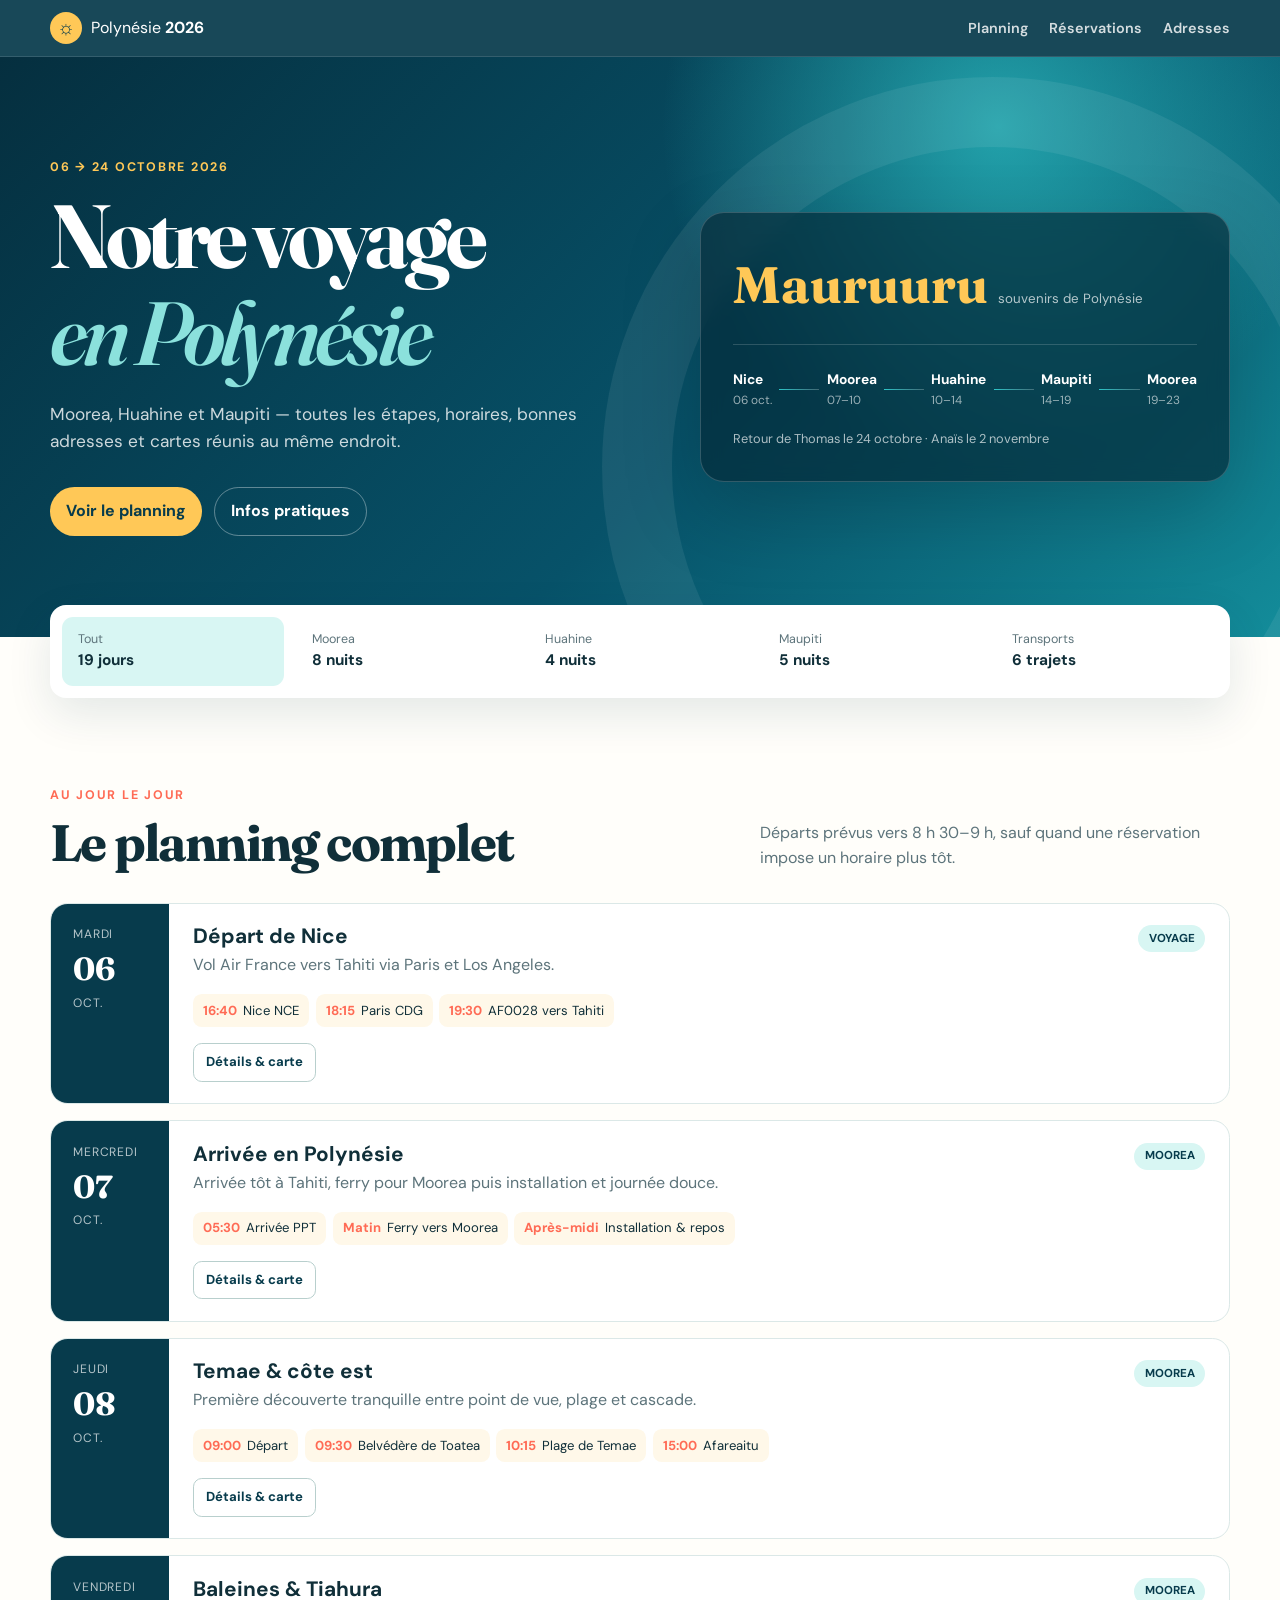
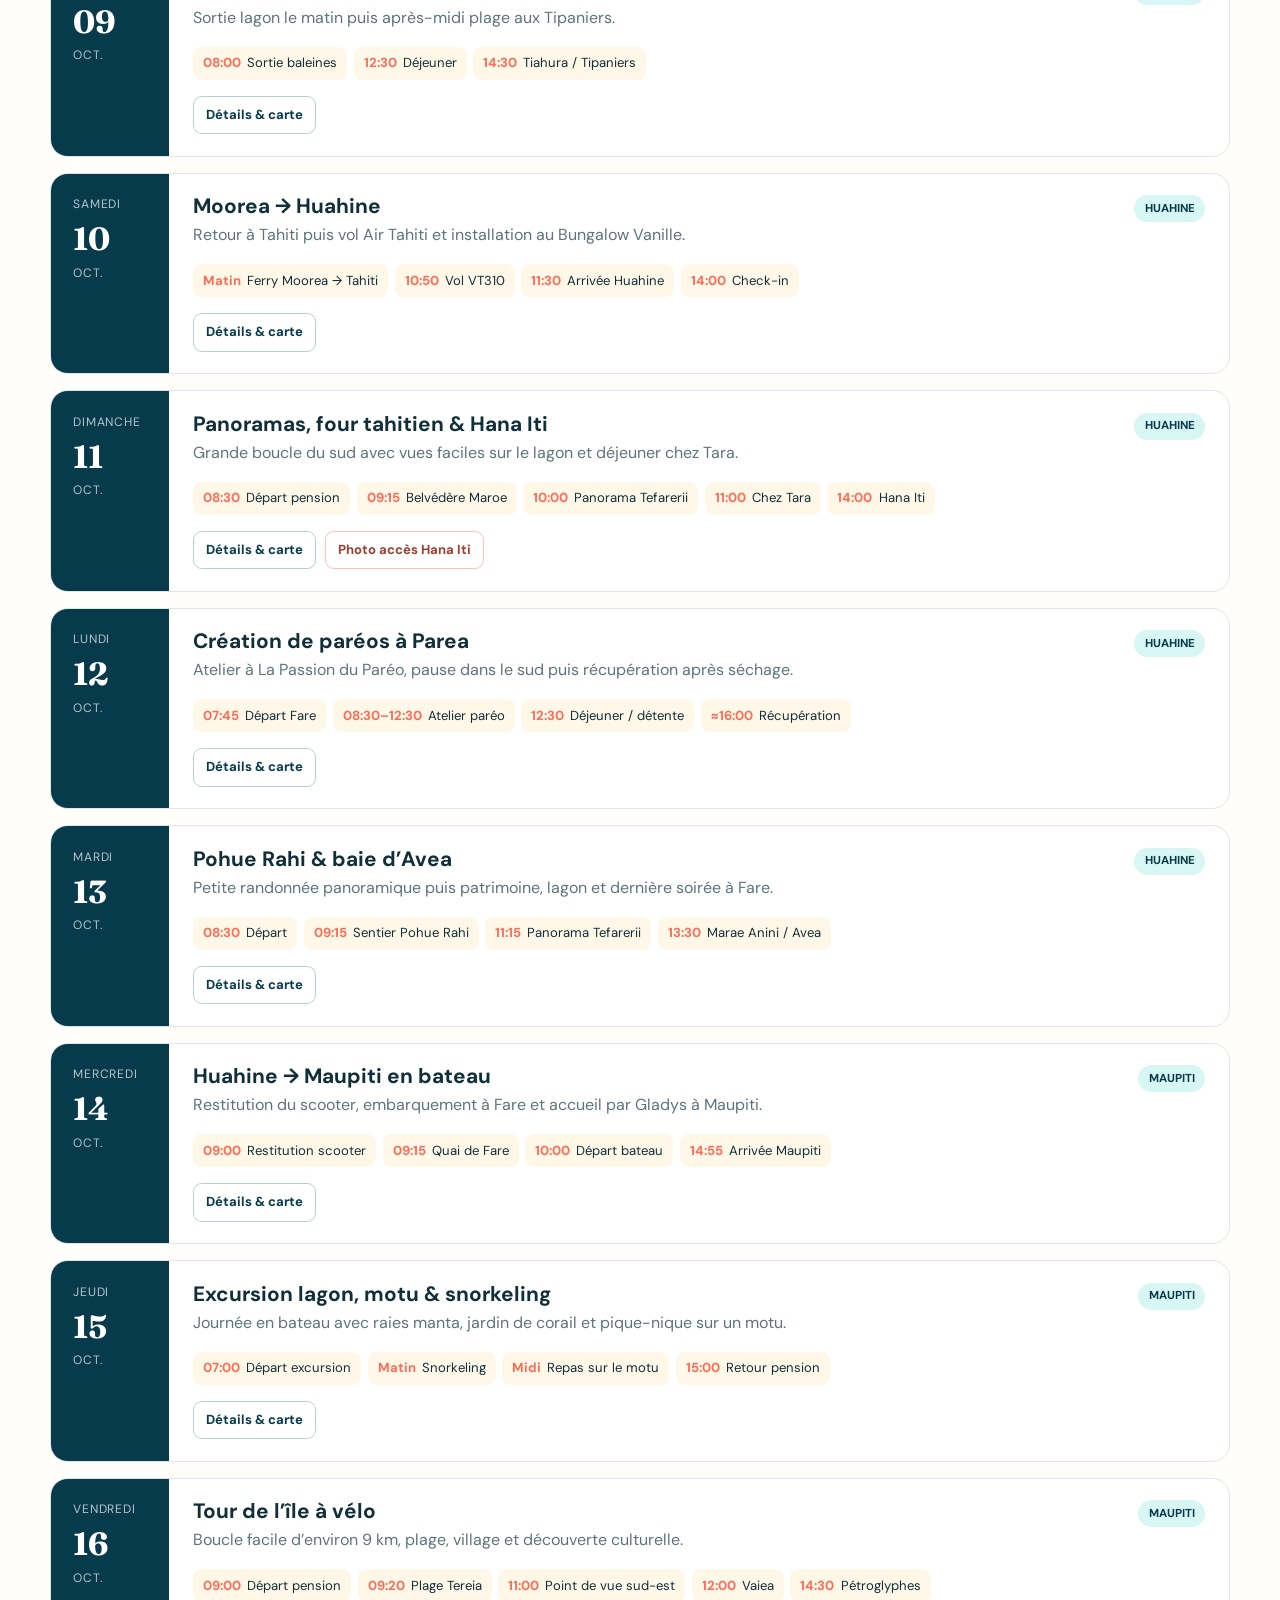
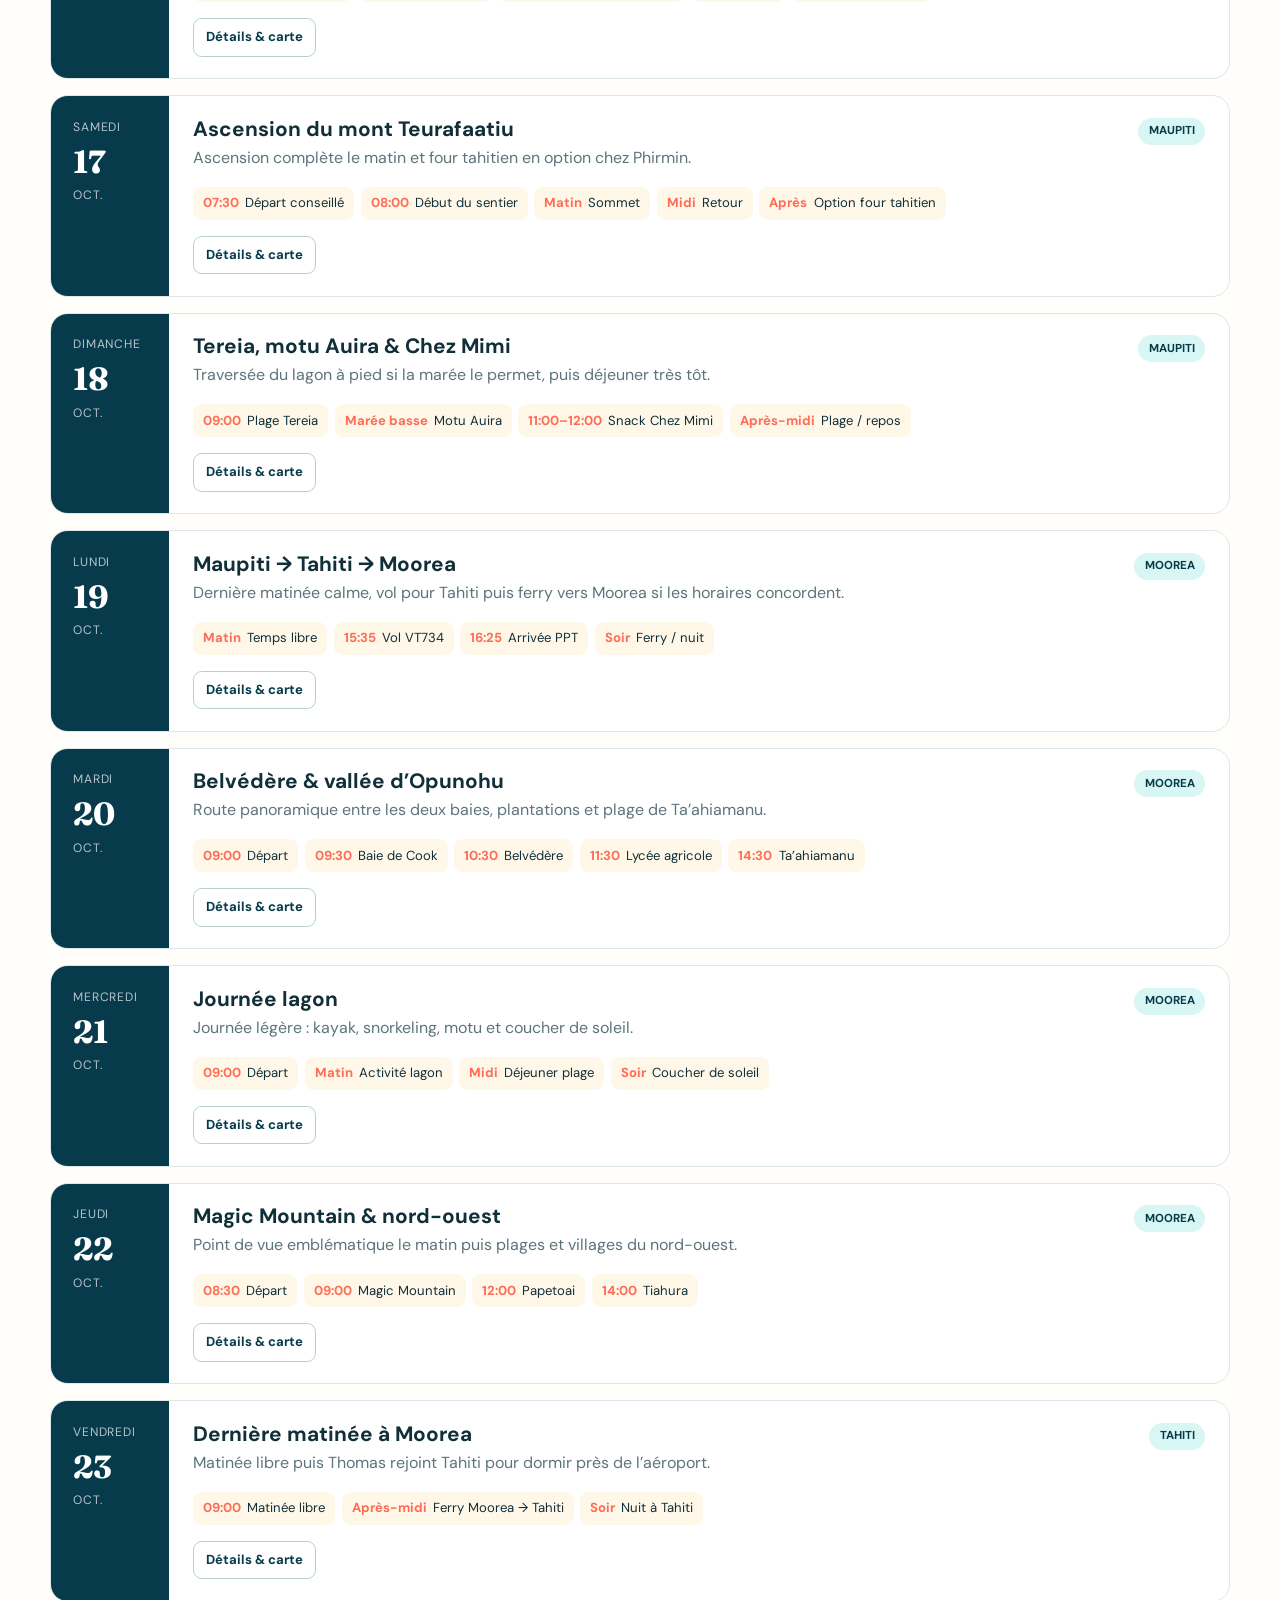
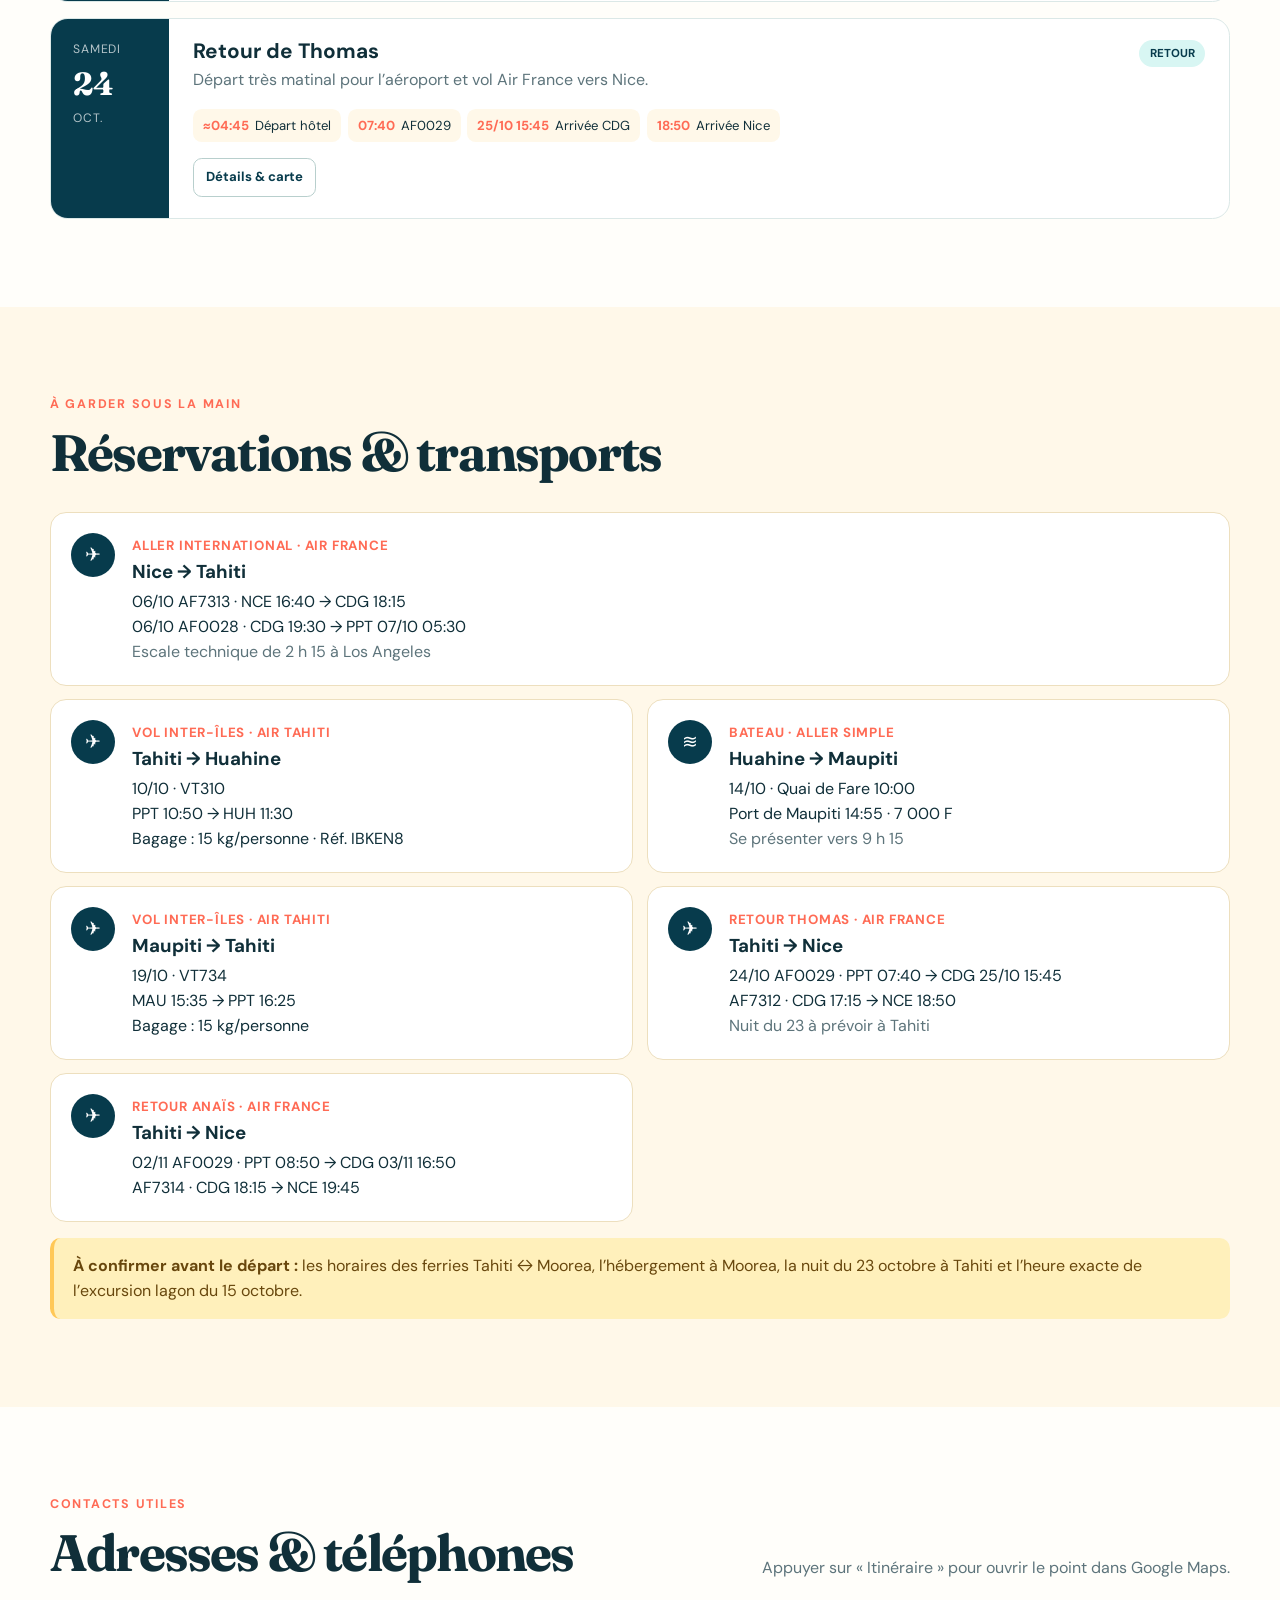
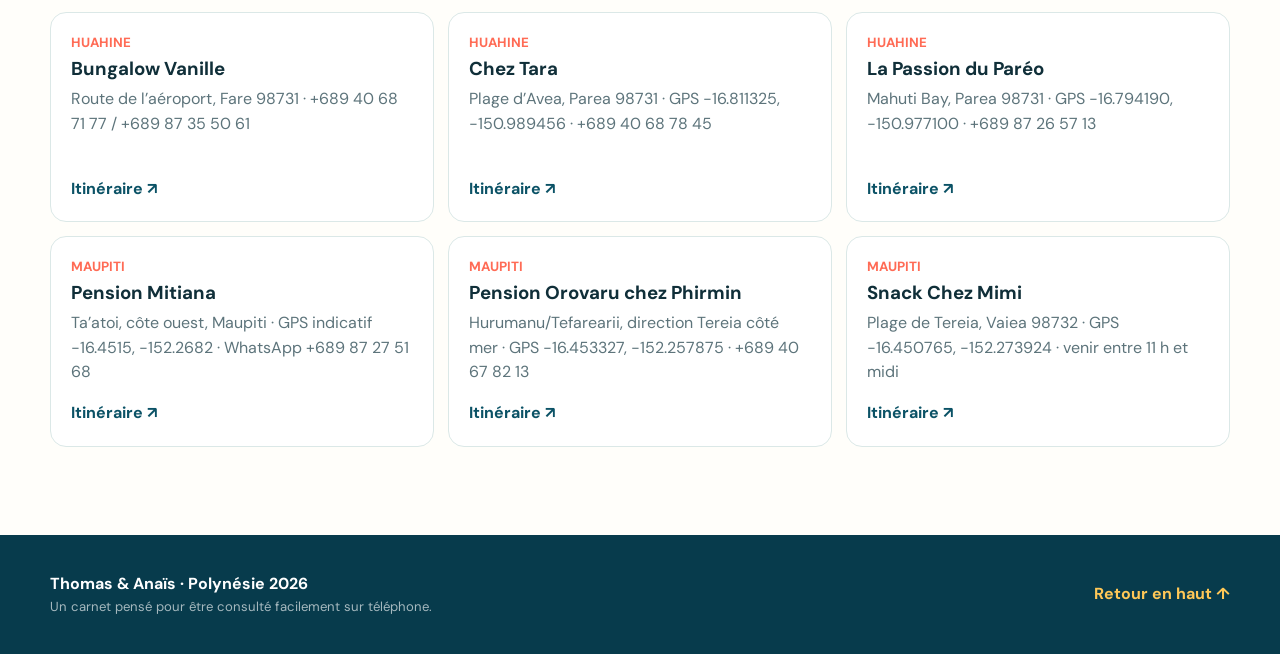
==== index.html @ 8b2f4633 "Publier le carnet de voyage Polynésie 2026" ====
<!doctype html>
<html lang="fr">
<head>
  <meta charset="utf-8">
  <meta name="viewport" content="width=device-width, initial-scale=1, viewport-fit=cover">
  <meta name="theme-color" content="#073b4c">
  <meta name="description" content="Carnet de voyage de Thomas et Anaïs en Polynésie française, du 6 au 24 octobre 2026.">
  <title>Polynésie 2026 · Thomas & Anaïs</title>
  <link rel="manifest" href="manifest.webmanifest">
  <link rel="icon" href="favicon.svg" type="image/svg+xml">
  <link rel="preconnect" href="https://fonts.googleapis.com">
  <link rel="preconnect" href="https://fonts.gstatic.com" crossorigin>
  <link href="https://fonts.googleapis.com/css2?family=DM+Sans:wght@400;500;600;700&family=Fraunces:opsz,wght@9..144,600;9..144,700&display=swap" rel="stylesheet">
  <link rel="stylesheet" href="styles.css">
</head>
<body>
  <header class="topbar">
    <a class="brand" href="#top" aria-label="Retour au début">
      <span class="brand-mark" aria-hidden="true">☼</span>
      <span>Polynésie <b>2026</b></span>
    </a>
    <nav aria-label="Navigation principale">
      <a href="#planning">Planning</a>
      <a href="#reservations">Réservations</a>
      <a href="#adresses">Adresses</a>
    </nav>
  </header>

  <main id="top">
    <section class="hero">
      <div class="hero-copy">
        <p class="eyebrow">06 → 24 octobre 2026</p>
        <h1>Notre voyage<br><em>en Polynésie</em></h1>
        <p class="hero-intro">Moorea, Huahine et Maupiti — toutes les étapes, horaires, bonnes adresses et cartes réunis au même endroit.</p>
        <div class="hero-actions">
          <a class="button primary" href="#planning">Voir le planning</a>
          <a class="button ghost" href="#reservations">Infos pratiques</a>
        </div>
      </div>
      <div class="route-card" aria-label="Résumé du voyage">
        <div class="countdown"><span id="countdown-number">—</span><small id="countdown-label">avant le départ</small></div>
        <div class="route-line">
          <div><b>Nice</b><span>06 oct.</span></div>
          <i></i>
          <div><b>Moorea</b><span>07–10</span></div>
          <i></i>
          <div><b>Huahine</b><span>10–14</span></div>
          <i></i>
          <div><b>Maupiti</b><span>14–19</span></div>
          <i></i>
          <div><b>Moorea</b><span>19–23</span></div>
        </div>
        <p class="route-note">Retour de Thomas le 24 octobre · Anaïs le 2 novembre</p>
      </div>
    </section>

    <section class="island-strip" aria-label="Séjours par île">
      <button class="island active" data-filter="all"><span>Tout</span><b>19 jours</b></button>
      <button class="island" data-filter="moorea"><span>Moorea</span><b>8 nuits</b></button>
      <button class="island" data-filter="huahine"><span>Huahine</span><b>4 nuits</b></button>
      <button class="island" data-filter="maupiti"><span>Maupiti</span><b>5 nuits</b></button>
      <button class="island" data-filter="transport"><span>Transports</span><b>6 trajets</b></button>
    </section>

    <section class="section" id="planning">
      <div class="section-heading">
        <div><p class="eyebrow">Au jour le jour</p><h2>Le planning complet</h2></div>
        <p>Départs prévus vers 8 h 30–9 h, sauf quand une réservation impose un horaire plus tôt.</p>
      </div>
      <div class="days" id="days"></div>
    </section>

    <section class="section info-section" id="reservations">
      <div class="section-heading">
        <div><p class="eyebrow">À garder sous la main</p><h2>Réservations & transports</h2></div>
      </div>
      <div class="booking-grid">
        <article class="booking featured">
          <span class="booking-icon">✈</span><div><small>Aller international · Air France</small><h3>Nice → Tahiti</h3><p>06/10 AF7313 · NCE 16:40 → CDG 18:15<br>06/10 AF0028 · CDG 19:30 → PPT 07/10 05:30<br><span class="muted">Escale technique de 2 h 15 à Los Angeles</span></p></div>
        </article>
        <article class="booking">
          <span class="booking-icon">✈</span><div><small>Vol inter-îles · Air Tahiti</small><h3>Tahiti → Huahine</h3><p>10/10 · VT310<br>PPT 10:50 → HUH 11:30<br>Bagage : 15 kg/personne · Réf. IBKEN8</p></div>
        </article>
        <article class="booking">
          <span class="booking-icon">≋</span><div><small>Bateau · aller simple</small><h3>Huahine → Maupiti</h3><p>14/10 · Quai de Fare 10:00<br>Port de Maupiti 14:55 · 7 000 F<br><span class="muted">Se présenter vers 9 h 15</span></p></div>
        </article>
        <article class="booking">
          <span class="booking-icon">✈</span><div><small>Vol inter-îles · Air Tahiti</small><h3>Maupiti → Tahiti</h3><p>19/10 · VT734<br>MAU 15:35 → PPT 16:25<br>Bagage : 15 kg/personne</p></div>
        </article>
        <article class="booking">
          <span class="booking-icon">✈</span><div><small>Retour Thomas · Air France</small><h3>Tahiti → Nice</h3><p>24/10 AF0029 · PPT 07:40 → CDG 25/10 15:45<br>AF7312 · CDG 17:15 → NCE 18:50<br><span class="muted">Nuit du 23 à prévoir à Tahiti</span></p></div>
        </article>
        <article class="booking">
          <span class="booking-icon">✈</span><div><small>Retour Anaïs · Air France</small><h3>Tahiti → Nice</h3><p>02/11 AF0029 · PPT 08:50 → CDG 03/11 16:50<br>AF7314 · CDG 18:15 → NCE 19:45</p></div>
        </article>
      </div>
      <div class="alert"><b>À confirmer avant le départ :</b> les horaires des ferries Tahiti ↔ Moorea, l’hébergement à Moorea, la nuit du 23 octobre à Tahiti et l’heure exacte de l’excursion lagon du 15 octobre.</div>
    </section>

    <section class="section" id="adresses">
      <div class="section-heading">
        <div><p class="eyebrow">Contacts utiles</p><h2>Adresses & téléphones</h2></div>
        <p>Appuyer sur « Itinéraire » pour ouvrir le point dans Google Maps.</p>
      </div>
      <div class="address-grid" id="address-grid"></div>
    </section>
  </main>

  <footer>
    <div><b>Thomas & Anaïs · Polynésie 2026</b><span>Un carnet pensé pour être consulté facilement sur téléphone.</span></div>
    <a href="#top">Retour en haut ↑</a>
  </footer>

  <dialog id="photo-dialog">
    <button class="dialog-close" aria-label="Fermer">×</button>
    <h2>Accès à la plage Hana Iti</h2>
    <img src="acces-hana-iti.jpeg" alt="Photo satellite annotée montrant l’accès à la plage Hana Iti">
    <p>Conserver cette image hors ligne. L’accès local reste à confirmer auprès de la pension avant de partir.</p>
  </dialog>

  <script src="app.js"></script>
</body>
</html>
---- styles.css ----
:root {
  --ocean: #073b4c;
  --ocean-2: #0b5266;
  --lagoon: #2ec4c7;
  --lagoon-soft: #d8f6f3;
  --sand: #fff8e9;
  --coral: #ff6b55;
  --sun: #ffc857;
  --ink: #102f39;
  --muted: #5d747b;
  --paper: #fffefa;
  --line: #dbe8e7;
  --shadow: 0 16px 45px rgba(7, 59, 76, .11);
}

* { box-sizing: border-box; }
html { scroll-behavior: smooth; }
body { margin: 0; background: var(--paper); color: var(--ink); font-family: "DM Sans", sans-serif; font-size: 16px; line-height: 1.55; }
a { color: inherit; }
button { font: inherit; }

.topbar { position: sticky; z-index: 20; top: 0; display: flex; align-items: center; justify-content: space-between; padding: .75rem max(1rem, calc((100vw - 1180px) / 2)); color: white; background: rgba(7,59,76,.93); backdrop-filter: blur(14px); border-bottom: 1px solid rgba(255,255,255,.12); }
.brand { display: flex; align-items: center; gap: .55rem; text-decoration: none; font-size: 1rem; }
.brand-mark { display: grid; place-items: center; width: 2rem; height: 2rem; color: var(--ocean); background: var(--sun); border-radius: 50%; font-size: 1.2rem; }
.topbar nav { display: flex; gap: 1.3rem; }
.topbar nav a { color: rgba(255,255,255,.82); text-decoration: none; font-size: .9rem; font-weight: 600; }
.topbar nav a:hover { color: white; }

.hero { position: relative; overflow: hidden; min-height: 580px; display: grid; grid-template-columns: 1.05fr .95fr; align-items: center; gap: 4rem; padding: 5rem max(1.25rem, calc((100vw - 1180px) / 2)); color: white; background: radial-gradient(circle at 78% 12%, rgba(46,196,199,.7), transparent 30%), linear-gradient(135deg, #052f3f 0%, #075269 58%, #138c9a 100%); }
.hero::after { content: ""; position: absolute; right: -8vw; bottom: -220px; width: 640px; height: 640px; border: 70px solid rgba(255,255,255,.07); border-radius: 50%; }
.hero-copy, .route-card { position: relative; z-index: 1; }
.eyebrow { margin: 0 0 .65rem; color: var(--coral); font-size: .78rem; font-weight: 700; letter-spacing: .14em; text-transform: uppercase; }
.hero .eyebrow { color: var(--sun); }
h1, h2, h3 { margin-top: 0; line-height: 1.08; }
h1, h2 { font-family: "Fraunces", serif; }
h1 { margin-bottom: 1.25rem; font-size: clamp(3.4rem, 7vw, 6.4rem); letter-spacing: -.055em; }
h1 em { color: #8be1dc; font-weight: 600; }
.hero-intro { max-width: 590px; margin: 0; color: rgba(255,255,255,.8); font-size: 1.08rem; }
.hero-actions { display: flex; gap: .75rem; margin-top: 2rem; }
.button { display: inline-flex; align-items: center; justify-content: center; min-height: 46px; padding: .7rem 1rem; border-radius: 999px; text-decoration: none; font-weight: 700; }
.button.primary { color: var(--ocean); background: var(--sun); }
.button.ghost { border: 1px solid rgba(255,255,255,.36); }

.route-card { padding: 2rem; background: rgba(4,40,54,.66); border: 1px solid rgba(255,255,255,.18); border-radius: 1.5rem; box-shadow: 0 30px 80px rgba(0,0,0,.17); backdrop-filter: blur(10px); }
.countdown { display: flex; align-items: baseline; gap: .65rem; padding-bottom: 1.25rem; border-bottom: 1px solid rgba(255,255,255,.16); }
.countdown span { color: var(--sun); font-family: "Fraunces",serif; font-size: 3.2rem; font-weight: 700; }
.countdown small { color: rgba(255,255,255,.7); }
.route-line { display: grid; grid-template-columns: auto 1fr auto 1fr auto 1fr auto 1fr auto; align-items: center; gap: .45rem; margin-top: 1.5rem; }
.route-line div { display: flex; flex-direction: column; }
.route-line b { font-size: .86rem; }
.route-line span { color: rgba(255,255,255,.6); font-size: .74rem; }
.route-line i { height: 1px; background: linear-gradient(90deg, var(--lagoon), rgba(255,255,255,.24)); }
.route-note { margin: 1.25rem 0 0; color: rgba(255,255,255,.68); font-size: .8rem; }

.island-strip { position: relative; z-index: 2; display: grid; grid-template-columns: repeat(5, 1fr); gap: .75rem; width: min(1180px, calc(100% - 2rem)); margin: -2rem auto 0; padding: .75rem; background: white; border-radius: 1rem; box-shadow: var(--shadow); }
.island { cursor: pointer; padding: .8rem 1rem; color: var(--muted); text-align: left; background: transparent; border: 0; border-radius: .7rem; }
.island span, .island b { display: block; }
.island span { font-size: .78rem; }
.island b { color: var(--ink); font-size: .96rem; }
.island.active { background: var(--lagoon-soft); }

.section { width: min(1180px, calc(100% - 2rem)); margin: 0 auto; padding: 5.5rem 0; scroll-margin-top: 4rem; }
.section-heading { display: flex; align-items: end; justify-content: space-between; gap: 2rem; margin-bottom: 2rem; }
.section-heading h2 { margin: 0; font-size: clamp(2.1rem, 4vw, 3.5rem); letter-spacing: -.035em; }
.section-heading > p { max-width: 470px; margin: 0; color: var(--muted); }

.days { display: grid; gap: 1rem; }
.day { overflow: hidden; display: grid; grid-template-columns: 118px 1fr; background: white; border: 1px solid var(--line); border-radius: 1.1rem; transition: box-shadow .2s, transform .2s; }
.day:hover { box-shadow: var(--shadow); transform: translateY(-2px); }
.day-date { padding: 1.35rem; color: white; background: var(--ocean); }
.day-date b, .day-date span { display: block; }
.day-date b { font-family: "Fraunces",serif; font-size: 2rem; }
.day-date span { color: rgba(255,255,255,.7); font-size: .76rem; text-transform: uppercase; letter-spacing: .08em; }
.day-body { padding: 1.35rem 1.5rem; }
.day-top { display: flex; align-items: flex-start; justify-content: space-between; gap: 1rem; }
.day h3 { margin-bottom: .35rem; font-size: 1.3rem; }
.tag { flex: 0 0 auto; padding: .28rem .65rem; color: var(--ocean); background: var(--lagoon-soft); border-radius: 999px; font-size: .72rem; font-weight: 700; text-transform: uppercase; }
.day-summary { margin: 0; color: var(--muted); }
.timeline { display: flex; flex-wrap: wrap; gap: .4rem; margin-top: 1rem; }
.stop { display: inline-flex; align-items: center; gap: .4rem; padding: .4rem .62rem; background: var(--sand); border-radius: .55rem; font-size: .82rem; }
.stop time { color: var(--coral); font-weight: 700; }
.day-details { display: none; grid-template-columns: minmax(0, 1fr) minmax(270px, .8fr); gap: 1.25rem; margin-top: 1.2rem; padding-top: 1.2rem; border-top: 1px solid var(--line); }
.day.open .day-details { display: grid; }
.notes { margin: 0; padding-left: 1.2rem; color: var(--muted); }
.notes li + li { margin-top: .5rem; }
.map { min-height: 260px; overflow: hidden; position: relative; background: #e1f7f5; border-radius: .85rem; }
.map svg { display: block; width: 100%; height: 280px; }
.map .water { fill: #bfeceb; }
.map .land { fill: #f8edc9; stroke: #2b7475; stroke-width: 1.7; }
.map .road { fill: none; stroke: #83a9a3; stroke-width: 1.1; }
.map .route { fill: none; stroke: var(--coral); stroke-width: 3.5; stroke-linecap: round; stroke-linejoin: round; }
.map .marker { fill: white; stroke: var(--coral); stroke-width: 2.5; }
.map .marker-label { fill: var(--ink); font-size: 11px; font-weight: 700; text-anchor: middle; dominant-baseline: central; }
.map-caption { position: absolute; left: .65rem; bottom: .65rem; margin: 0; padding: .3rem .5rem; color: var(--muted); background: rgba(255,255,255,.9); border-radius: .4rem; font-size: .69rem; }
.day-actions { display: flex; flex-wrap: wrap; gap: .55rem; margin-top: 1rem; }
.details-toggle, .mini-button { cursor: pointer; padding: .5rem .75rem; color: var(--ocean); background: white; border: 1px solid #b8cfcd; border-radius: .55rem; font-weight: 700; font-size: .82rem; }
.details-toggle:hover, .mini-button:hover { background: var(--lagoon-soft); }
.mini-button.photo { color: #9b3f30; border-color: #ffc1b7; }

.info-section { width: 100%; padding-left: max(1rem, calc((100vw - 1180px) / 2)); padding-right: max(1rem, calc((100vw - 1180px) / 2)); background: var(--sand); }
.booking-grid { display: grid; grid-template-columns: repeat(2, 1fr); gap: .85rem; }
.booking { display: grid; grid-template-columns: 45px 1fr; gap: 1rem; padding: 1.25rem; background: white; border: 1px solid #eddfbe; border-radius: 1rem; }
.booking.featured { grid-column: span 2; }
.booking-icon { display: grid; place-items: center; width: 44px; height: 44px; color: white; background: var(--ocean); border-radius: 50%; font-size: 1.2rem; }
.booking small { color: var(--coral); font-weight: 700; text-transform: uppercase; letter-spacing: .06em; }
.booking h3 { margin: .25rem 0 .5rem; }
.booking p { margin: 0; }
.muted { color: var(--muted); }
.alert { margin-top: 1rem; padding: 1rem 1.2rem; color: #68470d; background: #fff0bb; border-left: 4px solid var(--sun); border-radius: .65rem; }

.address-grid { display: grid; grid-template-columns: repeat(3, 1fr); gap: .85rem; }
.address { display: flex; flex-direction: column; min-height: 210px; padding: 1.25rem; background: white; border: 1px solid var(--line); border-radius: 1rem; }
.address small { color: var(--coral); font-weight: 700; text-transform: uppercase; }
.address h3 { margin: .3rem 0 .5rem; }
.address p { margin: 0; color: var(--muted); }
.address a { margin-top: auto; padding-top: 1rem; color: var(--ocean-2); font-weight: 700; text-decoration: none; }

footer { display: flex; align-items: center; justify-content: space-between; gap: 2rem; padding: 2.3rem max(1rem, calc((100vw - 1180px) / 2)); color: white; background: var(--ocean); }
footer b, footer span { display: block; }
footer span { color: rgba(255,255,255,.64); font-size: .82rem; }
footer a { color: var(--sun); text-decoration: none; font-weight: 700; }

dialog { width: min(900px, calc(100% - 2rem)); max-height: 90vh; padding: 1rem; border: 0; border-radius: 1rem; box-shadow: 0 30px 90px rgba(0,0,0,.32); }
dialog::backdrop { background: rgba(2,33,43,.8); backdrop-filter: blur(5px); }
dialog h2 { padding-right: 3rem; }
dialog img { display: block; width: 100%; max-height: 68vh; object-fit: contain; border-radius: .7rem; }
.dialog-close { cursor: pointer; position: absolute; top: .75rem; right: .75rem; display: grid; place-items: center; width: 2.4rem; height: 2.4rem; color: white; background: var(--ocean); border: 0; border-radius: 50%; font-size: 1.5rem; }

@media (max-width: 850px) {
  .hero { grid-template-columns: 1fr; gap: 2.5rem; min-height: auto; padding-top: 4rem; padding-bottom: 5rem; }
  .route-card { max-width: 650px; }
  .island-strip { grid-template-columns: repeat(5, minmax(120px, 1fr)); overflow-x: auto; }
  .section-heading { align-items: flex-start; flex-direction: column; }
  .address-grid { grid-template-columns: repeat(2, 1fr); }
}

@media (max-width: 620px) {
  .topbar nav a:not(:first-child) { display: none; }
  h1 { font-size: 3.4rem; }
  .route-line { grid-template-columns: 1fr; gap: .55rem; }
  .route-line i { width: 1px; height: 12px; margin-left: .35rem; }
  .island-strip { margin-top: -1.2rem; }
  .section { padding: 4rem 0; }
  .day { grid-template-columns: 78px 1fr; }
  .day-date { padding: 1rem .8rem; }
  .day-date b { font-size: 1.65rem; }
  .day-body { padding: 1rem; }
  .day-top { flex-direction: column-reverse; gap: .5rem; }
  .day-details { grid-template-columns: 1fr; }
  .booking-grid, .address-grid { grid-template-columns: 1fr; }
  .booking.featured { grid-column: span 1; }
  footer { align-items: flex-start; flex-direction: column; }
}

@media print {
  .topbar, .hero-actions, .island-strip, .details-toggle, footer { display: none; }
  .hero { min-height: 0; padding: 2rem; color: var(--ink); background: white; }
  .route-card { color: var(--ink); background: var(--sand); }
  .day { break-inside: avoid; }
  .day-details { display: grid !important; }
}
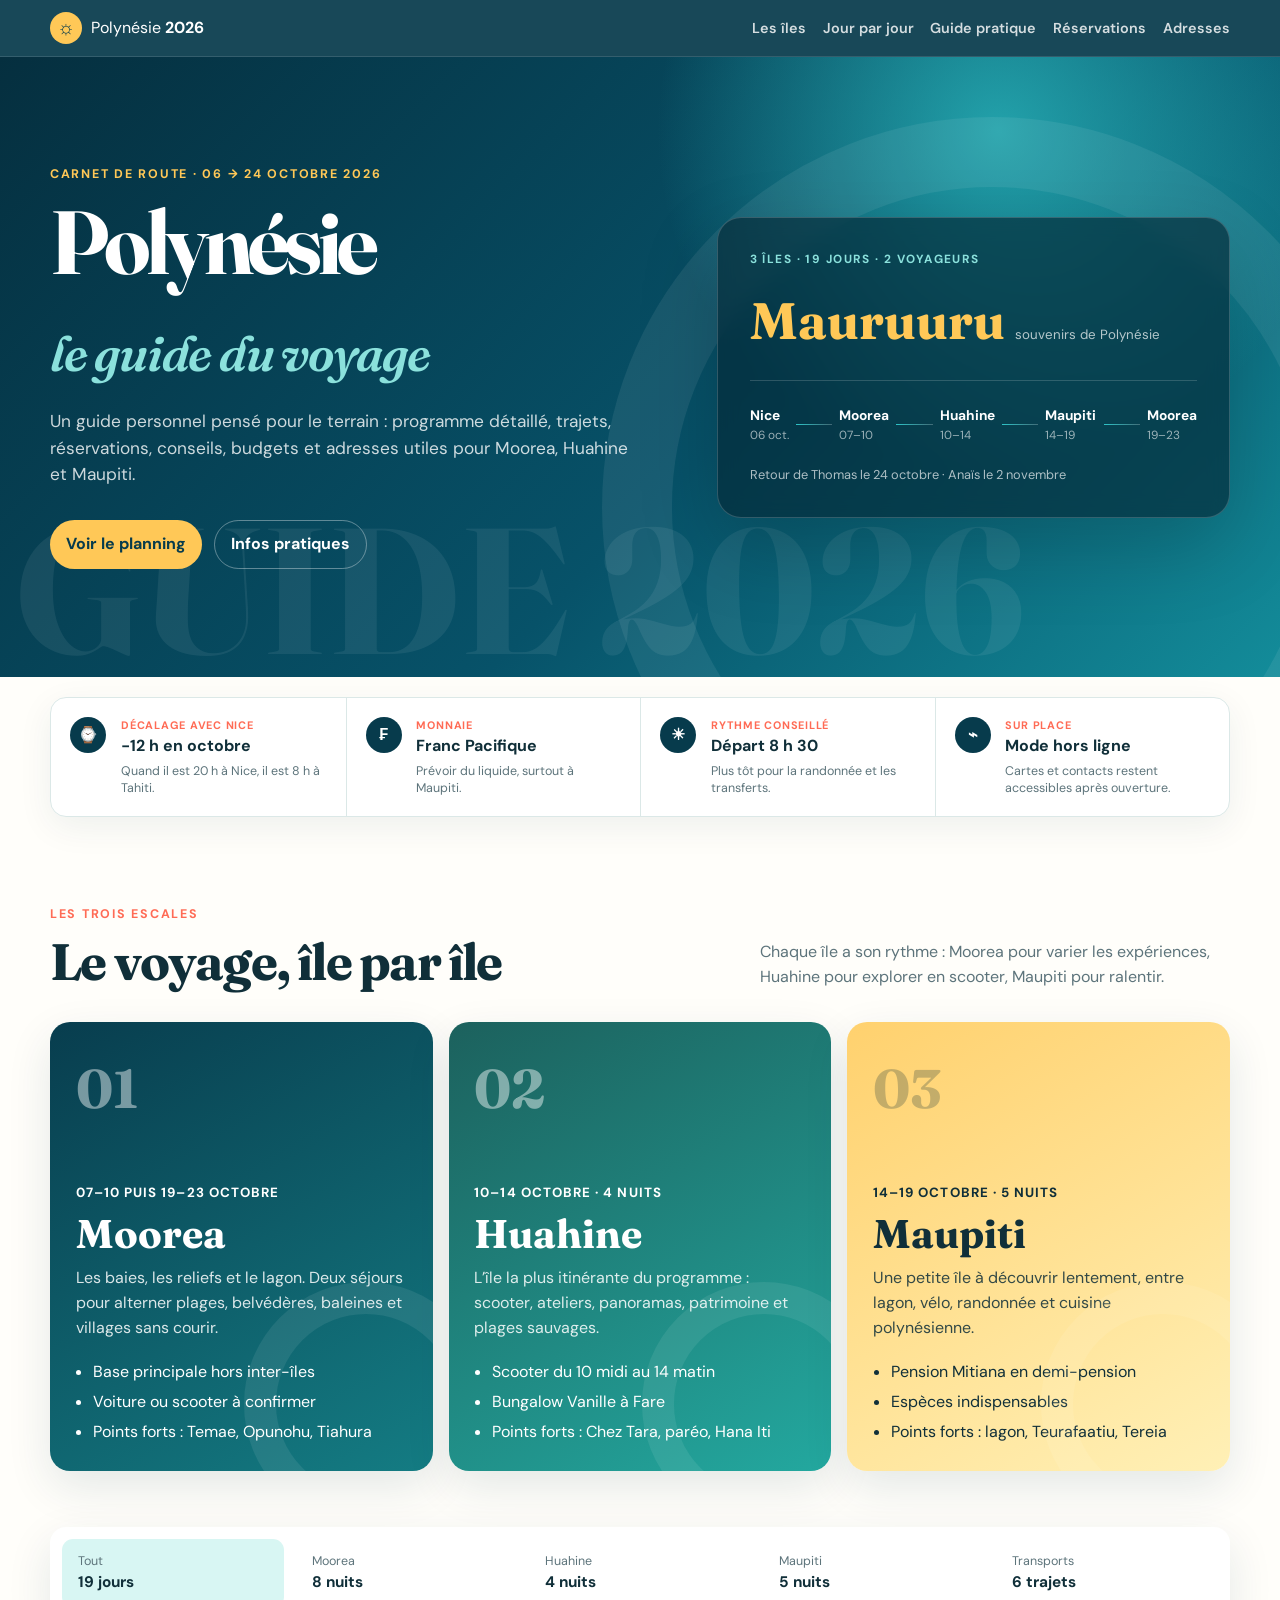
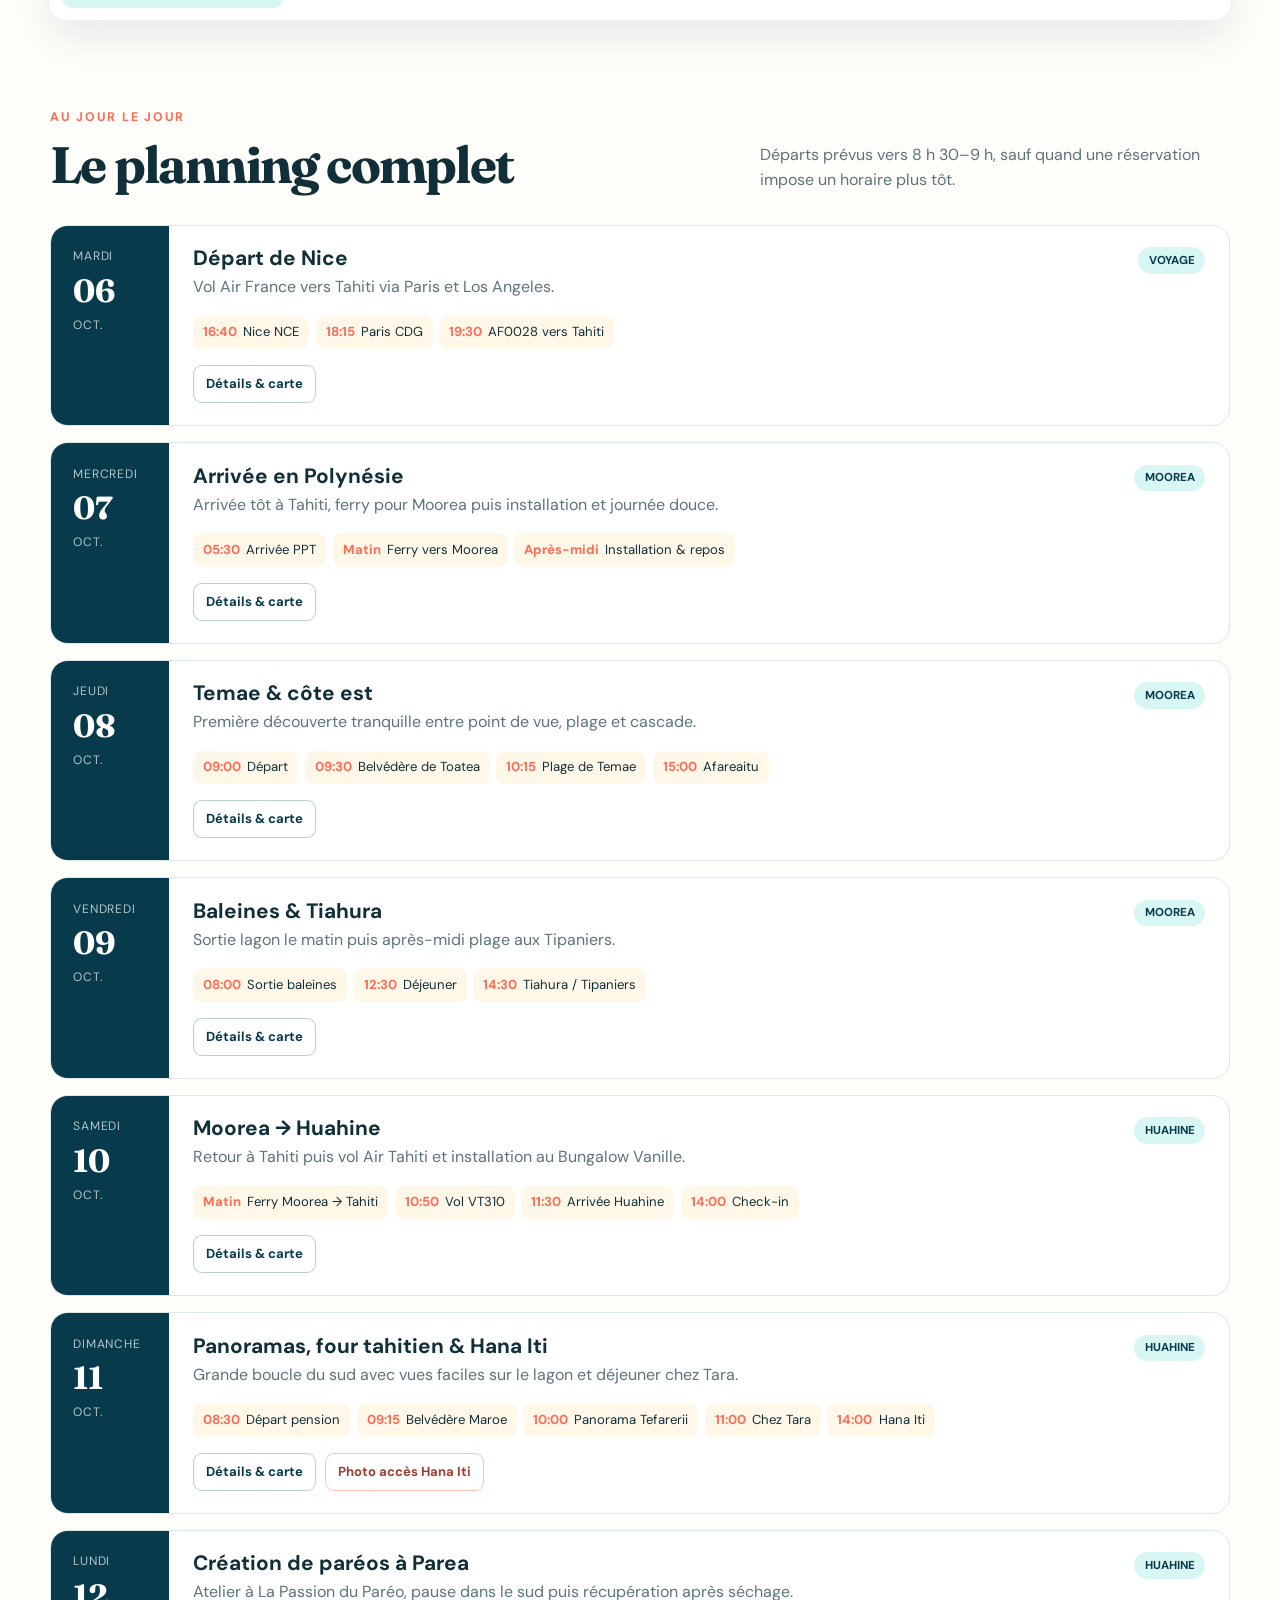
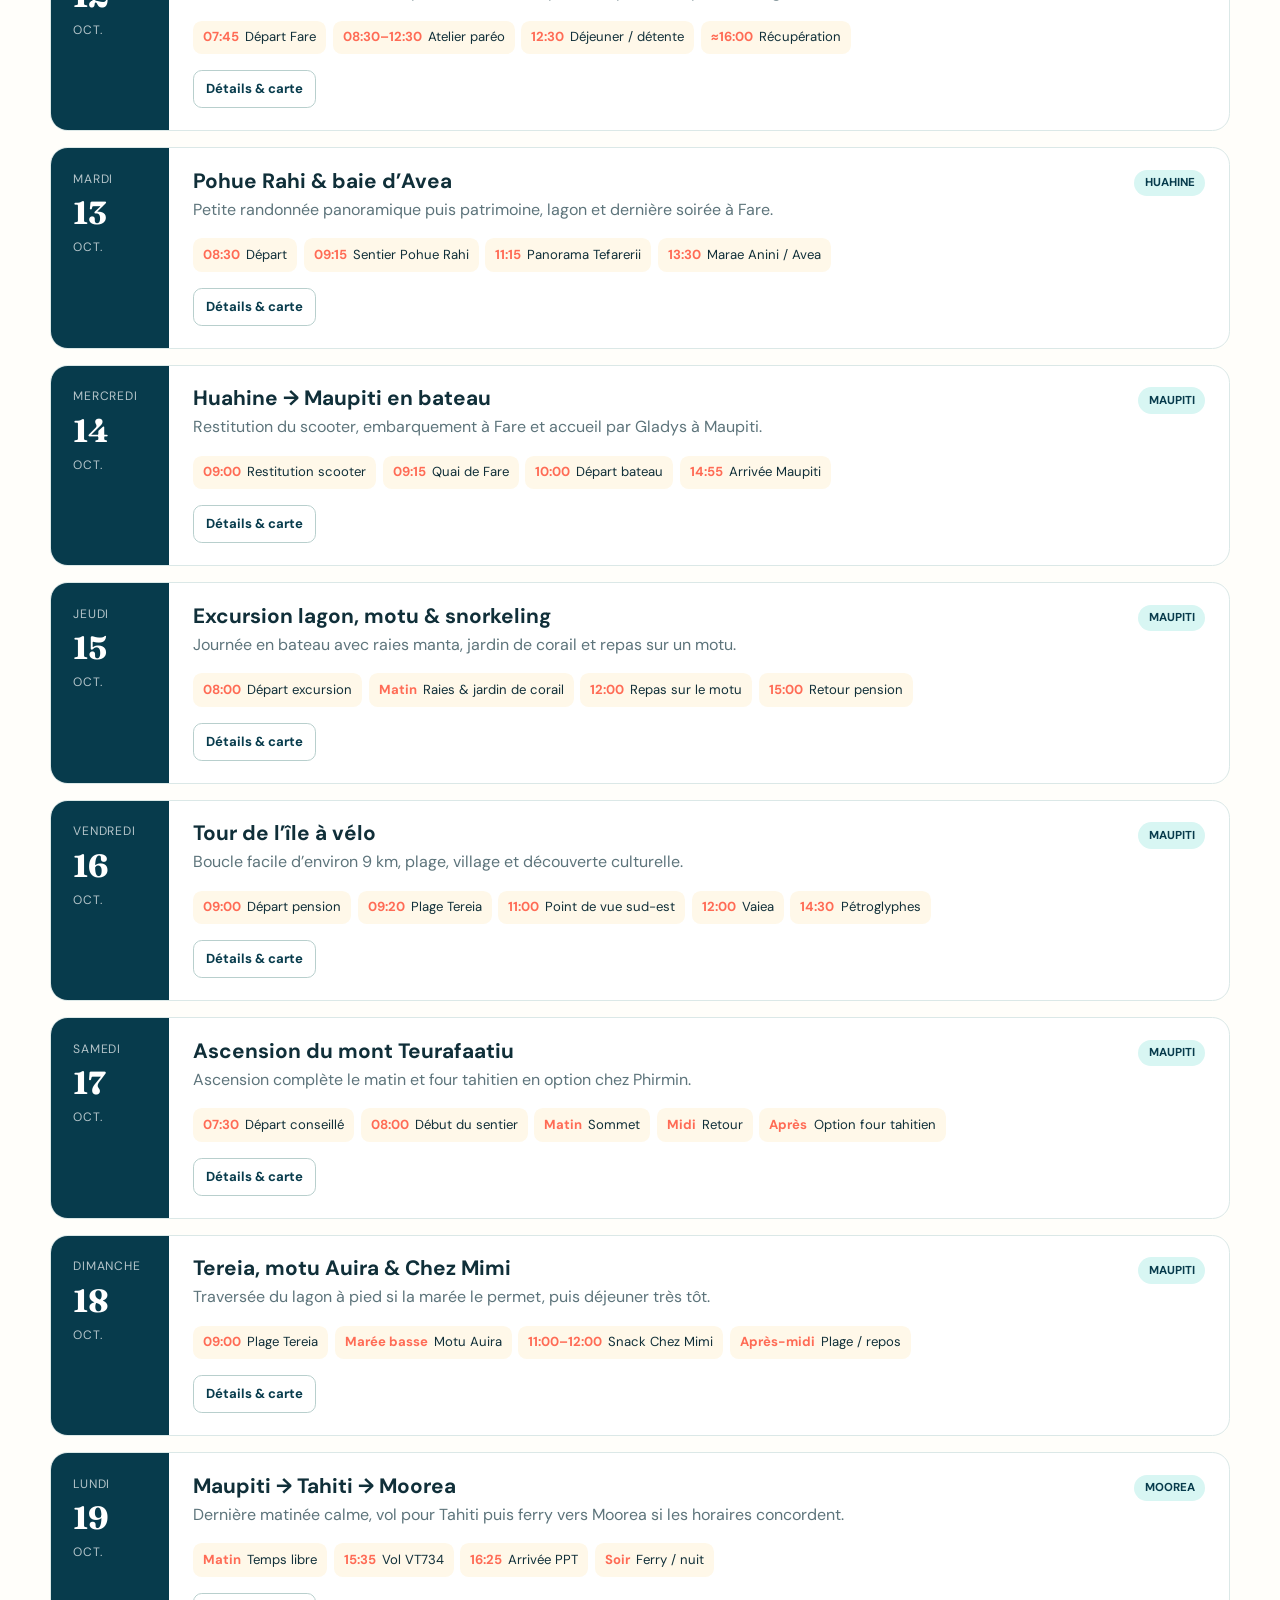
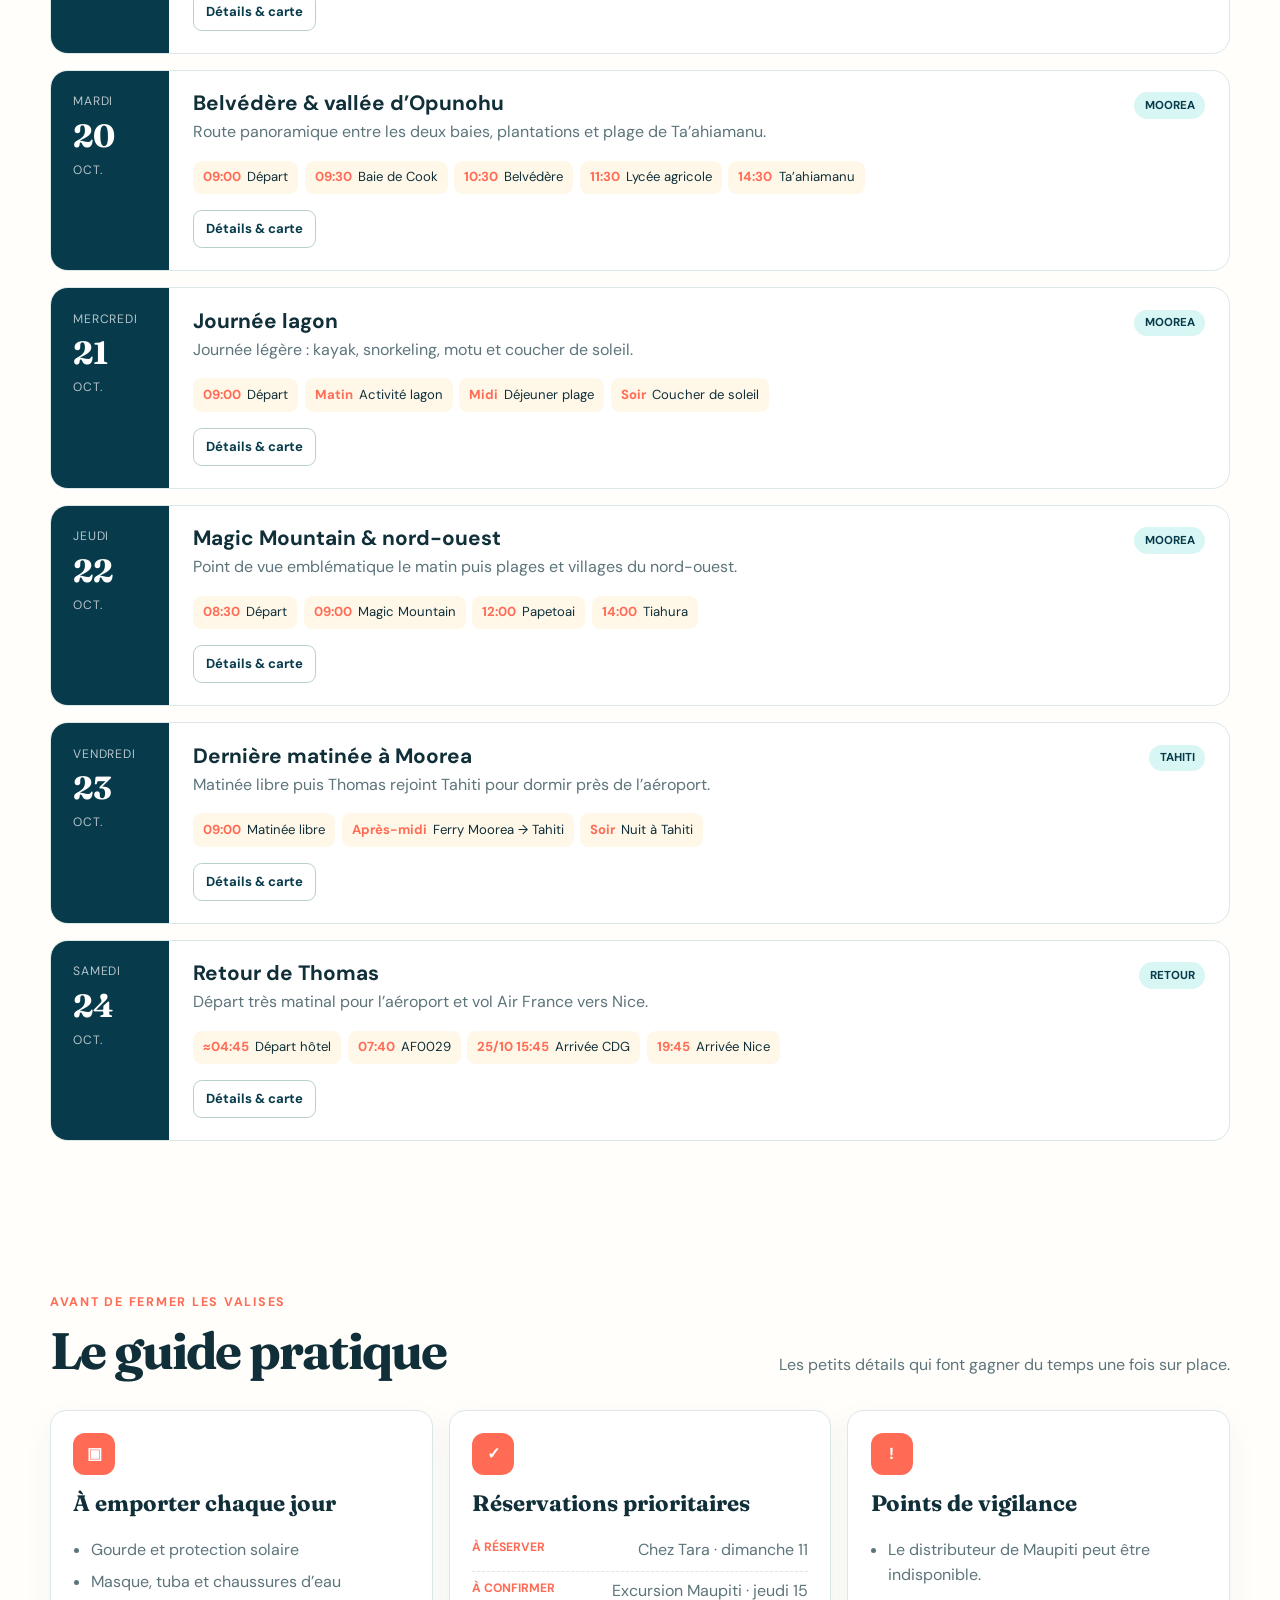
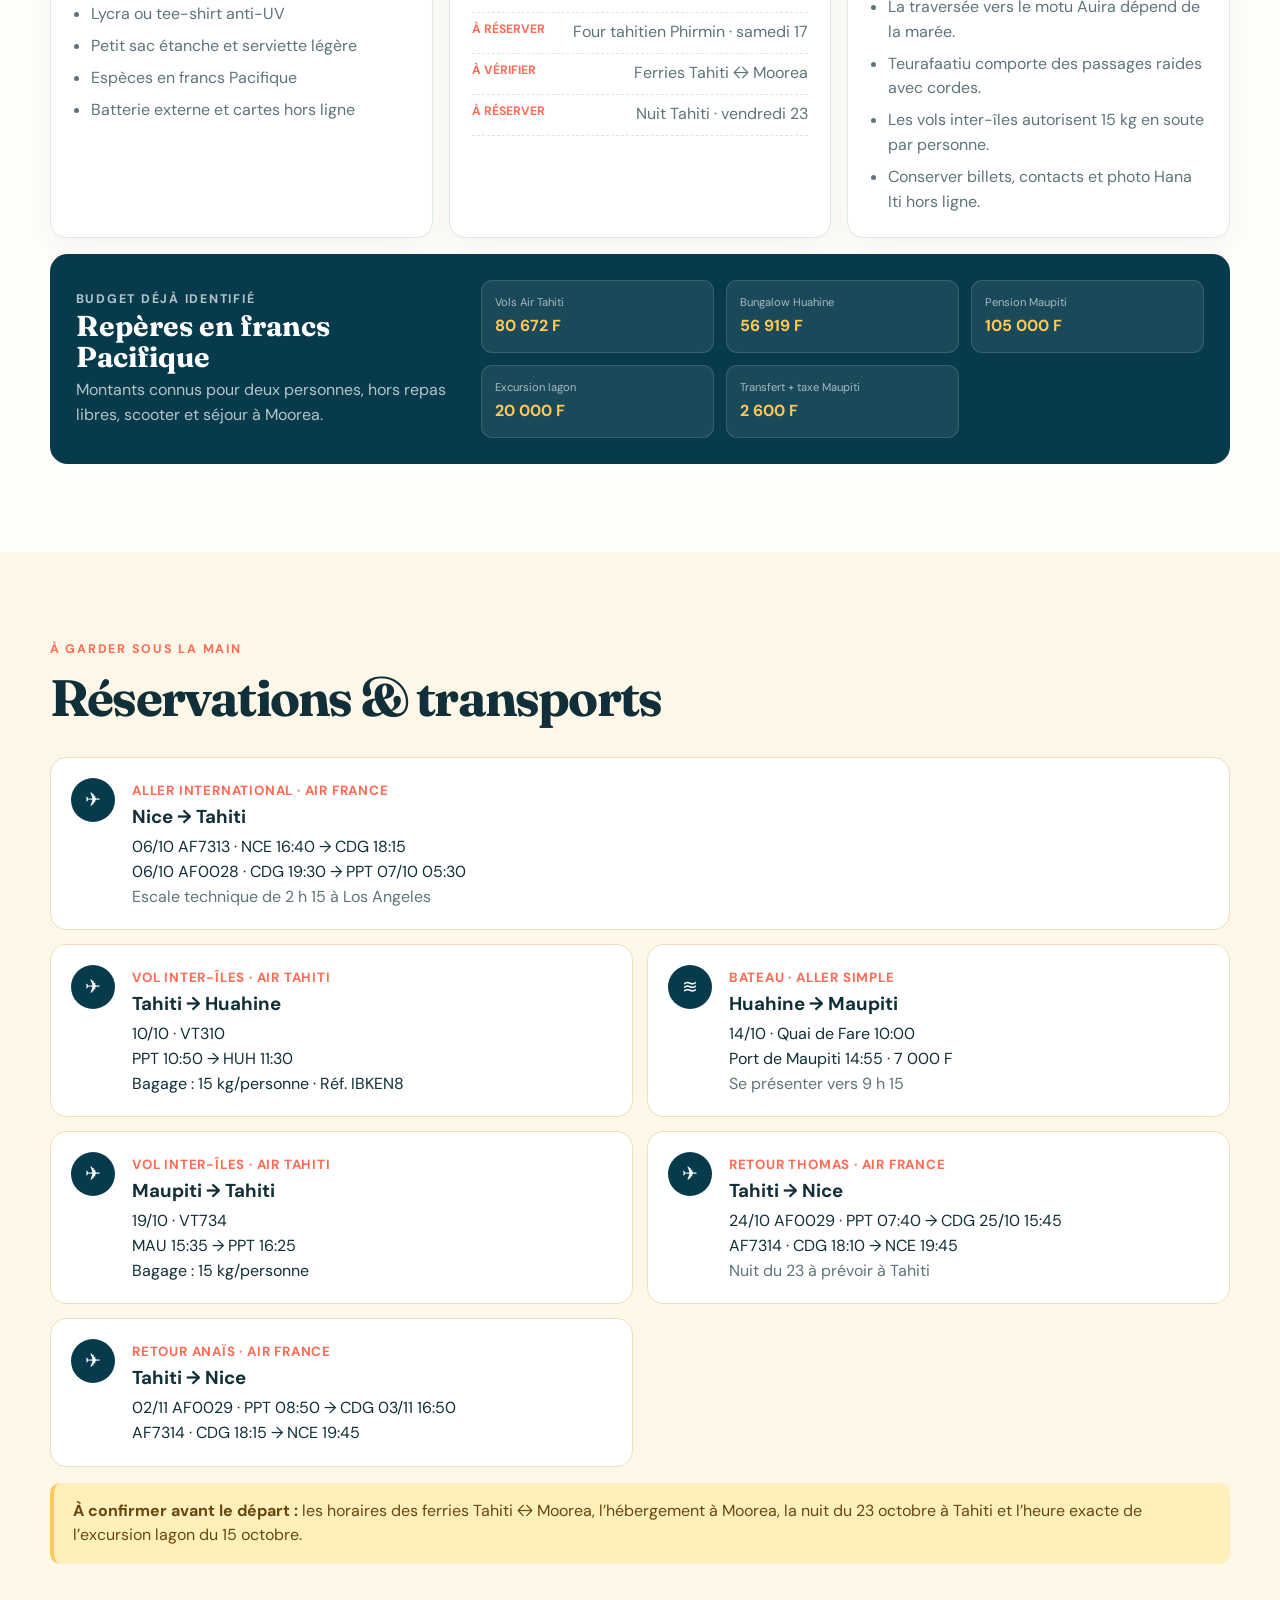
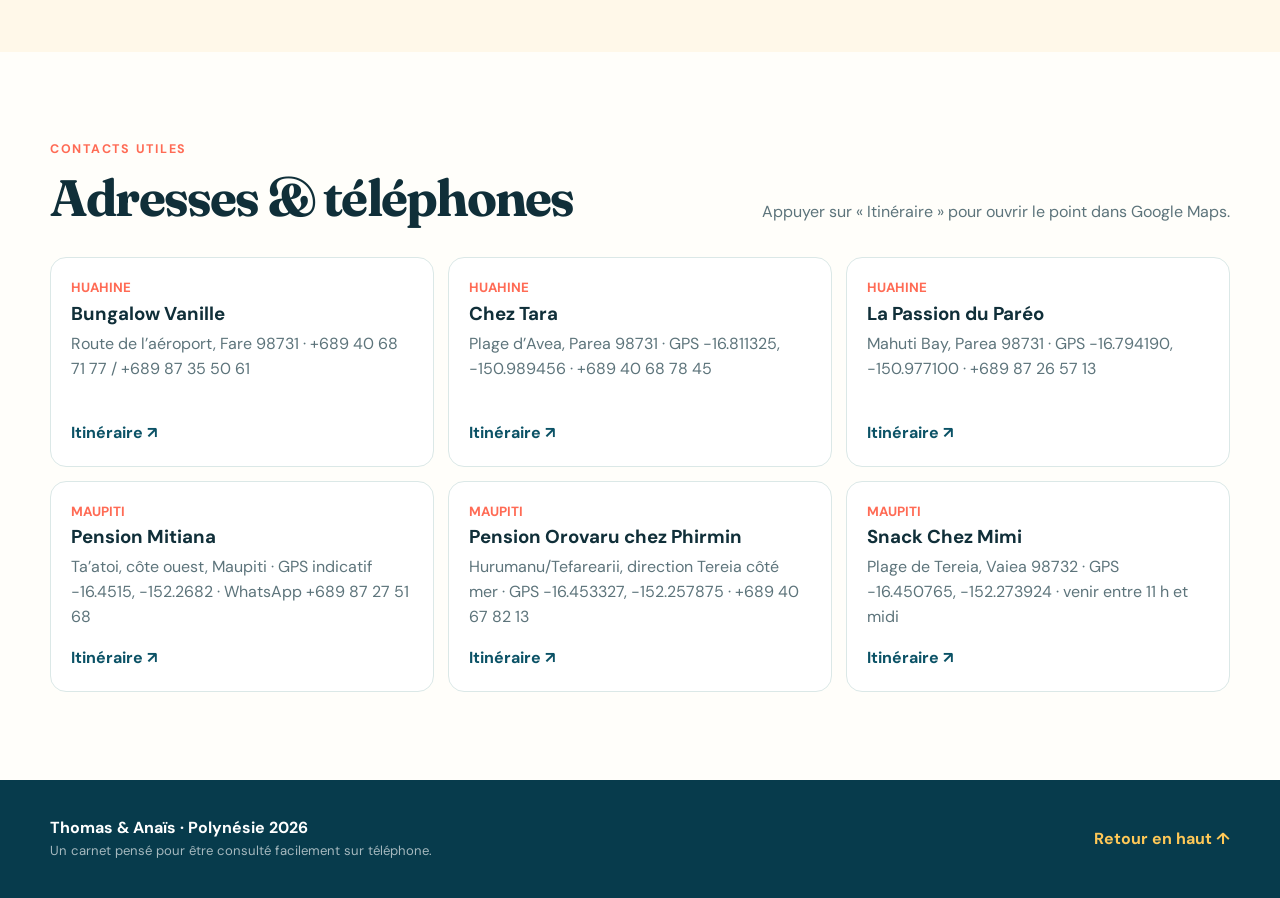
==== commit d5d41c04: "Transformer le site en guide de voyage détaillé" ====
--- a/index.html
+++ b/index.html
@@ -20,7 +20,9 @@
       <span>Polynésie <b>2026</b></span>
     </a>
     <nav aria-label="Navigation principale">
-      <a href="#planning">Planning</a>
+      <a href="#escales">Les îles</a>
+      <a href="#planning">Jour par jour</a>
+      <a href="#guide-pratique">Guide pratique</a>
       <a href="#reservations">Réservations</a>
       <a href="#adresses">Adresses</a>
     </nav>
@@ -29,15 +31,16 @@
   <main id="top">
     <section class="hero">
       <div class="hero-copy">
-        <p class="eyebrow">06 → 24 octobre 2026</p>
-        <h1>Notre voyage<br><em>en Polynésie</em></h1>
-        <p class="hero-intro">Moorea, Huahine et Maupiti — toutes les étapes, horaires, bonnes adresses et cartes réunis au même endroit.</p>
+        <p class="eyebrow">Carnet de route · 06 → 24 octobre 2026</p>
+        <h1>Polynésie<br><em>le guide du voyage</em></h1>
+        <p class="hero-intro">Un guide personnel pensé pour le terrain : programme détaillé, trajets, réservations, conseils, budgets et adresses utiles pour Moorea, Huahine et Maupiti.</p>
         <div class="hero-actions">
           <a class="button primary" href="#planning">Voir le planning</a>
           <a class="button ghost" href="#reservations">Infos pratiques</a>
         </div>
       </div>
       <div class="route-card" aria-label="Résumé du voyage">
+        <p class="route-kicker">3 îles · 19 jours · 2 voyageurs</p>
         <div class="countdown"><span id="countdown-number">—</span><small id="countdown-label">avant le départ</small></div>
         <div class="route-line">
           <div><b>Nice</b><span>06 oct.</span></div>
@@ -51,6 +54,25 @@
           <div><b>Moorea</b><span>19–23</span></div>
         </div>
         <p class="route-note">Retour de Thomas le 24 octobre · Anaïs le 2 novembre</p>
+      </div>
+    </section>
+
+    <section class="guide-intro" aria-label="Informations essentielles">
+      <article><span>⌚</span><div><small>Décalage avec Nice</small><b>−12 h en octobre</b><p>Quand il est 20 h à Nice, il est 8 h à Tahiti.</p></div></article>
+      <article><span>₣</span><div><small>Monnaie</small><b>Franc Pacifique</b><p>Prévoir du liquide, surtout à Maupiti.</p></div></article>
+      <article><span>☀</span><div><small>Rythme conseillé</small><b>Départ 8 h 30</b><p>Plus tôt pour la randonnée et les transferts.</p></div></article>
+      <article><span>⌁</span><div><small>Sur place</small><b>Mode hors ligne</b><p>Cartes et contacts restent accessibles après ouverture.</p></div></article>
+    </section>
+
+    <section class="section chapters" id="escales">
+      <div class="section-heading">
+        <div><p class="eyebrow">Les trois escales</p><h2>Le voyage, île par île</h2></div>
+        <p>Chaque île a son rythme : Moorea pour varier les expériences, Huahine pour explorer en scooter, Maupiti pour ralentir.</p>
+      </div>
+      <div class="chapter-grid">
+        <article class="chapter moorea-card"><span class="chapter-number">01</span><small>07–10 puis 19–23 octobre</small><h3>Moorea</h3><p>Les baies, les reliefs et le lagon. Deux séjours pour alterner plages, belvédères, baleines et villages sans courir.</p><ul><li>Base principale hors inter-îles</li><li>Voiture ou scooter à confirmer</li><li>Points forts : Temae, Opunohu, Tiahura</li></ul></article>
+        <article class="chapter huahine-card"><span class="chapter-number">02</span><small>10–14 octobre · 4 nuits</small><h3>Huahine</h3><p>L’île la plus itinérante du programme : scooter, ateliers, panoramas, patrimoine et plages sauvages.</p><ul><li>Scooter du 10 midi au 14 matin</li><li>Bungalow Vanille à Fare</li><li>Points forts : Chez Tara, paréo, Hana Iti</li></ul></article>
+        <article class="chapter maupiti-card"><span class="chapter-number">03</span><small>14–19 octobre · 5 nuits</small><h3>Maupiti</h3><p>Une petite île à découvrir lentement, entre lagon, vélo, randonnée et cuisine polynésienne.</p><ul><li>Pension Mitiana en demi-pension</li><li>Espèces indispensables</li><li>Points forts : lagon, Teurafaatiu, Tereia</li></ul></article>
       </div>
     </section>
 
@@ -68,6 +90,28 @@
         <p>Départs prévus vers 8 h 30–9 h, sauf quand une réservation impose un horaire plus tôt.</p>
       </div>
       <div class="days" id="days"></div>
+    </section>
+
+    <section class="section practical-section" id="guide-pratique">
+      <div class="section-heading">
+        <div><p class="eyebrow">Avant de fermer les valises</p><h2>Le guide pratique</h2></div>
+        <p>Les petits détails qui font gagner du temps une fois sur place.</p>
+      </div>
+      <div class="practical-grid">
+        <article class="guide-panel"><span class="panel-icon">▣</span><h3>À emporter chaque jour</h3><ul class="check-list"><li>Gourde et protection solaire</li><li>Masque, tuba et chaussures d’eau</li><li>Lycra ou tee-shirt anti-UV</li><li>Petit sac étanche et serviette légère</li><li>Espèces en francs Pacifique</li><li>Batterie externe et cartes hors ligne</li></ul></article>
+        <article class="guide-panel"><span class="panel-icon">✓</span><h3>Réservations prioritaires</h3><ul class="status-list"><li><b>À réserver</b><span>Chez Tara · dimanche 11</span></li><li><b>À confirmer</b><span>Excursion Maupiti · jeudi 15</span></li><li><b>À réserver</b><span>Four tahitien Phirmin · samedi 17</span></li><li><b>À vérifier</b><span>Ferries Tahiti ↔ Moorea</span></li><li><b>À réserver</b><span>Nuit Tahiti · vendredi 23</span></li></ul></article>
+        <article class="guide-panel"><span class="panel-icon">!</span><h3>Points de vigilance</h3><ul><li>Le distributeur de Maupiti peut être indisponible.</li><li>La traversée vers le motu Auira dépend de la marée.</li><li>Teurafaatiu comporte des passages raides avec cordes.</li><li>Les vols inter-îles autorisent 15 kg en soute par personne.</li><li>Conserver billets, contacts et photo Hana Iti hors ligne.</li></ul></article>
+      </div>
+      <div class="budget-box">
+        <div><p class="eyebrow">Budget déjà identifié</p><h3>Repères en francs Pacifique</h3><p>Montants connus pour deux personnes, hors repas libres, scooter et séjour à Moorea.</p></div>
+        <div class="budget-items">
+          <span><small>Vols Air Tahiti</small><b>80 672 F</b></span>
+          <span><small>Bungalow Huahine</small><b>56 919 F</b></span>
+          <span><small>Pension Maupiti</small><b>105 000 F</b></span>
+          <span><small>Excursion lagon</small><b>20 000 F</b></span>
+          <span><small>Transfert + taxe Maupiti</small><b>2 600 F</b></span>
+        </div>
+      </div>
     </section>
 
     <section class="section info-section" id="reservations">
@@ -88,7 +132,7 @@
           <span class="booking-icon">✈</span><div><small>Vol inter-îles · Air Tahiti</small><h3>Maupiti → Tahiti</h3><p>19/10 · VT734<br>MAU 15:35 → PPT 16:25<br>Bagage : 15 kg/personne</p></div>
         </article>
         <article class="booking">
-          <span class="booking-icon">✈</span><div><small>Retour Thomas · Air France</small><h3>Tahiti → Nice</h3><p>24/10 AF0029 · PPT 07:40 → CDG 25/10 15:45<br>AF7312 · CDG 17:15 → NCE 18:50<br><span class="muted">Nuit du 23 à prévoir à Tahiti</span></p></div>
+          <span class="booking-icon">✈</span><div><small>Retour Thomas · Air France</small><h3>Tahiti → Nice</h3><p>24/10 AF0029 · PPT 07:40 → CDG 25/10 15:45<br>AF7314 · CDG 18:10 → NCE 19:45<br><span class="muted">Nuit du 23 à prévoir à Tahiti</span></p></div>
         </article>
         <article class="booking">
           <span class="booking-icon">✈</span><div><small>Retour Anaïs · Air France</small><h3>Tahiti → Nice</h3><p>02/11 AF0029 · PPT 08:50 → CDG 03/11 16:50<br>AF7314 · CDG 18:15 → NCE 19:45</p></div>
--- a/styles.css
+++ b/styles.css
@@ -9,6 +9,7 @@
   --ink: #102f39;
   --muted: #5d747b;
   --paper: #fffefa;
+  --paper-2: #f4f0e6;
   --line: #dbe8e7;
   --shadow: 0 16px 45px rgba(7, 59, 76, .11);
 }
@@ -22,11 +23,12 @@
 .topbar { position: sticky; z-index: 20; top: 0; display: flex; align-items: center; justify-content: space-between; padding: .75rem max(1rem, calc((100vw - 1180px) / 2)); color: white; background: rgba(7,59,76,.93); backdrop-filter: blur(14px); border-bottom: 1px solid rgba(255,255,255,.12); }
 .brand { display: flex; align-items: center; gap: .55rem; text-decoration: none; font-size: 1rem; }
 .brand-mark { display: grid; place-items: center; width: 2rem; height: 2rem; color: var(--ocean); background: var(--sun); border-radius: 50%; font-size: 1.2rem; }
-.topbar nav { display: flex; gap: 1.3rem; }
+.topbar nav { display: flex; gap: 1.05rem; }
 .topbar nav a { color: rgba(255,255,255,.82); text-decoration: none; font-size: .9rem; font-weight: 600; }
 .topbar nav a:hover { color: white; }
 
-.hero { position: relative; overflow: hidden; min-height: 580px; display: grid; grid-template-columns: 1.05fr .95fr; align-items: center; gap: 4rem; padding: 5rem max(1.25rem, calc((100vw - 1180px) / 2)); color: white; background: radial-gradient(circle at 78% 12%, rgba(46,196,199,.7), transparent 30%), linear-gradient(135deg, #052f3f 0%, #075269 58%, #138c9a 100%); }
+.hero { position: relative; overflow: hidden; min-height: 620px; display: grid; grid-template-columns: 1.08fr .92fr; align-items: center; gap: 4rem; padding: 5rem max(1.25rem, calc((100vw - 1180px) / 2)); color: white; background: radial-gradient(circle at 78% 12%, rgba(46,196,199,.7), transparent 30%), linear-gradient(135deg, #052f3f 0%, #075269 58%, #138c9a 100%); }
+.hero::before { content: "GUIDE 2026"; position: absolute; left: max(1rem, calc((100vw - 1280px) / 2)); bottom: 1rem; color: rgba(255,255,255,.07); font-family: "Fraunces",serif; font-size: clamp(5rem,14vw,12rem); font-weight: 700; line-height: .8; white-space: nowrap; }
 .hero::after { content: ""; position: absolute; right: -8vw; bottom: -220px; width: 640px; height: 640px; border: 70px solid rgba(255,255,255,.07); border-radius: 50%; }
 .hero-copy, .route-card { position: relative; z-index: 1; }
 .eyebrow { margin: 0 0 .65rem; color: var(--coral); font-size: .78rem; font-weight: 700; letter-spacing: .14em; text-transform: uppercase; }
@@ -34,6 +36,7 @@
 h1, h2, h3 { margin-top: 0; line-height: 1.08; }
 h1, h2 { font-family: "Fraunces", serif; }
 h1 { margin-bottom: 1.25rem; font-size: clamp(3.4rem, 7vw, 6.4rem); letter-spacing: -.055em; }
+h1 em { font-size: .55em; letter-spacing: -.025em; }
 h1 em { color: #8be1dc; font-weight: 600; }
 .hero-intro { max-width: 590px; margin: 0; color: rgba(255,255,255,.8); font-size: 1.08rem; }
 .hero-actions { display: flex; gap: .75rem; margin-top: 2rem; }
@@ -42,6 +45,7 @@
 .button.ghost { border: 1px solid rgba(255,255,255,.36); }
 
 .route-card { padding: 2rem; background: rgba(4,40,54,.66); border: 1px solid rgba(255,255,255,.18); border-radius: 1.5rem; box-shadow: 0 30px 80px rgba(0,0,0,.17); backdrop-filter: blur(10px); }
+.route-kicker { margin: 0 0 .8rem; color: #8be1dc; font-size: .74rem; font-weight: 700; letter-spacing: .12em; text-transform: uppercase; }
 .countdown { display: flex; align-items: baseline; gap: .65rem; padding-bottom: 1.25rem; border-bottom: 1px solid rgba(255,255,255,.16); }
 .countdown span { color: var(--sun); font-family: "Fraunces",serif; font-size: 3.2rem; font-weight: 700; }
 .countdown small { color: rgba(255,255,255,.7); }
@@ -58,6 +62,29 @@
 .island span { font-size: .78rem; }
 .island b { color: var(--ink); font-size: .96rem; }
 .island.active { background: var(--lagoon-soft); }
+
+.guide-intro { position: relative; z-index: 3; display: grid; grid-template-columns: repeat(4,1fr); gap: 0; width: min(1180px,calc(100% - 2rem)); margin: 1.25rem auto 0; border: 1px solid var(--line); border-radius: 1rem; background: white; box-shadow: 0 10px 35px rgba(7,59,76,.07); }
+.guide-intro article { display: grid; grid-template-columns: 38px 1fr; gap: .8rem; padding: 1.2rem; }
+.guide-intro article + article { border-left: 1px solid var(--line); }
+.guide-intro article > span { display: grid; place-items: center; width: 36px; height: 36px; color: white; background: var(--ocean); border-radius: 50%; font-weight: 700; }
+.guide-intro small,.guide-intro b { display: block; }
+.guide-intro small { color: var(--coral); font-size: .68rem; font-weight: 700; letter-spacing: .07em; text-transform: uppercase; }
+.guide-intro p { margin: .25rem 0 0; color: var(--muted); font-size: .78rem; line-height: 1.35; }
+
+.chapters { padding-bottom: 2rem; }
+.chapter-grid { display: grid; grid-template-columns: repeat(3,1fr); gap: 1rem; }
+.chapter { position: relative; overflow: hidden; min-height: 360px; padding: 1.6rem; color: white; border-radius: 1.25rem; box-shadow: var(--shadow); }
+.chapter::after { content:""; position:absolute; right:-55px; bottom:-55px; width:180px; height:180px; border:32px solid rgba(255,255,255,.08); border-radius:50%; }
+.chapter.moorea-card { background: linear-gradient(150deg,#083d4e,#147c83); }
+.chapter.huahine-card { background: linear-gradient(150deg,#1c615d,#23a89f); }
+.chapter.maupiti-card { color: var(--ink); background: linear-gradient(150deg,#ffd16e,#fff0b6); }
+.chapter-number { display:block; margin-bottom:3rem; color:rgba(255,255,255,.45); font-family:"Fraunces",serif; font-size:3.4rem; font-weight:700; }
+.maupiti-card .chapter-number { color:rgba(16,47,57,.25); }
+.chapter small { font-weight:700; letter-spacing:.08em; text-transform:uppercase; }
+.chapter h3 { margin:.45rem 0 .7rem; font-family:"Fraunces",serif; font-size:2.5rem; }
+.chapter p { margin:0; opacity:.85; }
+.chapter ul { margin:1.2rem 0 0; padding-left:1.1rem; }
+.chapter li + li { margin-top:.35rem; }
 
 .section { width: min(1180px, calc(100% - 2rem)); margin: 0 auto; padding: 5.5rem 0; scroll-margin-top: 4rem; }
 .section-heading { display: flex; align-items: end; justify-content: space-between; gap: 2rem; margin-bottom: 2rem; }
@@ -81,8 +108,14 @@
 .stop time { color: var(--coral); font-weight: 700; }
 .day-details { display: none; grid-template-columns: minmax(0, 1fr) minmax(270px, .8fr); gap: 1.25rem; margin-top: 1.2rem; padding-top: 1.2rem; border-top: 1px solid var(--line); }
 .day.open .day-details { display: grid; }
+.day-guide h4 { margin:0 0 .75rem; font-family:"Fraunces",serif; font-size:1.1rem; }
 .notes { margin: 0; padding-left: 1.2rem; color: var(--muted); }
 .notes li + li { margin-top: .5rem; }
+.meta-grid { display:grid; grid-template-columns:repeat(2,1fr); gap:.55rem; margin-top:1.1rem; }
+.meta-grid span { padding:.75rem; background:var(--paper-2); border-radius:.65rem; }
+.meta-grid small,.meta-grid b { display:block; }
+.meta-grid small { color:var(--coral); font-size:.66rem; font-weight:700; letter-spacing:.06em; text-transform:uppercase; }
+.meta-grid b { margin-top:.2rem; font-size:.82rem; }
 .map { min-height: 260px; overflow: hidden; position: relative; background: #e1f7f5; border-radius: .85rem; }
 .map svg { display: block; width: 100%; height: 280px; }
 .map .water { fill: #bfeceb; }
@@ -98,6 +131,25 @@
 .mini-button.photo { color: #9b3f30; border-color: #ffc1b7; }
 
 .info-section { width: 100%; padding-left: max(1rem, calc((100vw - 1180px) / 2)); padding-right: max(1rem, calc((100vw - 1180px) / 2)); background: var(--sand); }
+.practical-section { padding-top:4rem; }
+.practical-grid { display:grid; grid-template-columns:repeat(3,1fr); gap:1rem; }
+.guide-panel { padding:1.4rem; background:white; border:1px solid var(--line); border-radius:1rem; box-shadow:0 10px 30px rgba(7,59,76,.05); }
+.panel-icon { display:grid; place-items:center; width:42px; height:42px; margin-bottom:1rem; color:white; background:var(--coral); border-radius:.75rem; font-weight:700; }
+.guide-panel h3 { font-family:"Fraunces",serif; font-size:1.4rem; }
+.guide-panel ul { margin:0; padding-left:1.1rem; color:var(--muted); }
+.guide-panel li + li { margin-top:.45rem; }
+.status-list { list-style:none; padding:0!important; }
+.status-list li { display:flex; justify-content:space-between; gap:1rem; padding-bottom:.5rem; border-bottom:1px dashed var(--line); }
+.status-list b { color:var(--coral); font-size:.76rem; text-transform:uppercase; }
+.status-list span { text-align:right; }
+.budget-box { display:grid; grid-template-columns:.85fr 1.65fr; gap:2rem; align-items:center; margin-top:1rem; padding:1.6rem; color:white; background:var(--ocean); border-radius:1.1rem; }
+.budget-box h3 { margin-bottom:.4rem; font-family:"Fraunces",serif; font-size:1.8rem; }
+.budget-box p { margin:0; color:rgba(255,255,255,.7); }
+.budget-items { display:grid; grid-template-columns:repeat(3,1fr); gap:.7rem; }
+.budget-items span { padding:.85rem; background:rgba(255,255,255,.08); border:1px solid rgba(255,255,255,.12); border-radius:.7rem; }
+.budget-items small,.budget-items b { display:block; }
+.budget-items small { color:rgba(255,255,255,.62); font-size:.7rem; }
+.budget-items b { margin-top:.15rem; color:var(--sun); }
 .booking-grid { display: grid; grid-template-columns: repeat(2, 1fr); gap: .85rem; }
 .booking { display: grid; grid-template-columns: 45px 1fr; gap: 1rem; padding: 1.25rem; background: white; border: 1px solid #eddfbe; border-radius: 1rem; }
 .booking.featured { grid-column: span 2; }
@@ -132,10 +184,16 @@
   .island-strip { grid-template-columns: repeat(5, minmax(120px, 1fr)); overflow-x: auto; }
   .section-heading { align-items: flex-start; flex-direction: column; }
   .address-grid { grid-template-columns: repeat(2, 1fr); }
+  .guide-intro { grid-template-columns:repeat(2,1fr); }
+  .guide-intro article:nth-child(3) { border-left:0; border-top:1px solid var(--line); }
+  .guide-intro article:nth-child(4) { border-top:1px solid var(--line); }
+  .chapter-grid,.practical-grid { grid-template-columns:1fr; }
+  .chapter { min-height:300px; }
+  .budget-box { grid-template-columns:1fr; }
 }
 
 @media (max-width: 620px) {
-  .topbar nav a:not(:first-child) { display: none; }
+  .topbar nav a { display:none; }
   h1 { font-size: 3.4rem; }
   .route-line { grid-template-columns: 1fr; gap: .55rem; }
   .route-line i { width: 1px; height: 12px; margin-left: .35rem; }
@@ -149,6 +207,10 @@
   .day-details { grid-template-columns: 1fr; }
   .booking-grid, .address-grid { grid-template-columns: 1fr; }
   .booking.featured { grid-column: span 1; }
+  .guide-intro { grid-template-columns:1fr; }
+  .guide-intro article + article { border-left:0; border-top:1px solid var(--line); }
+  .meta-grid { grid-template-columns:1fr; }
+  .budget-items { grid-template-columns:1fr 1fr; }
   footer { align-items: flex-start; flex-direction: column; }
 }
 
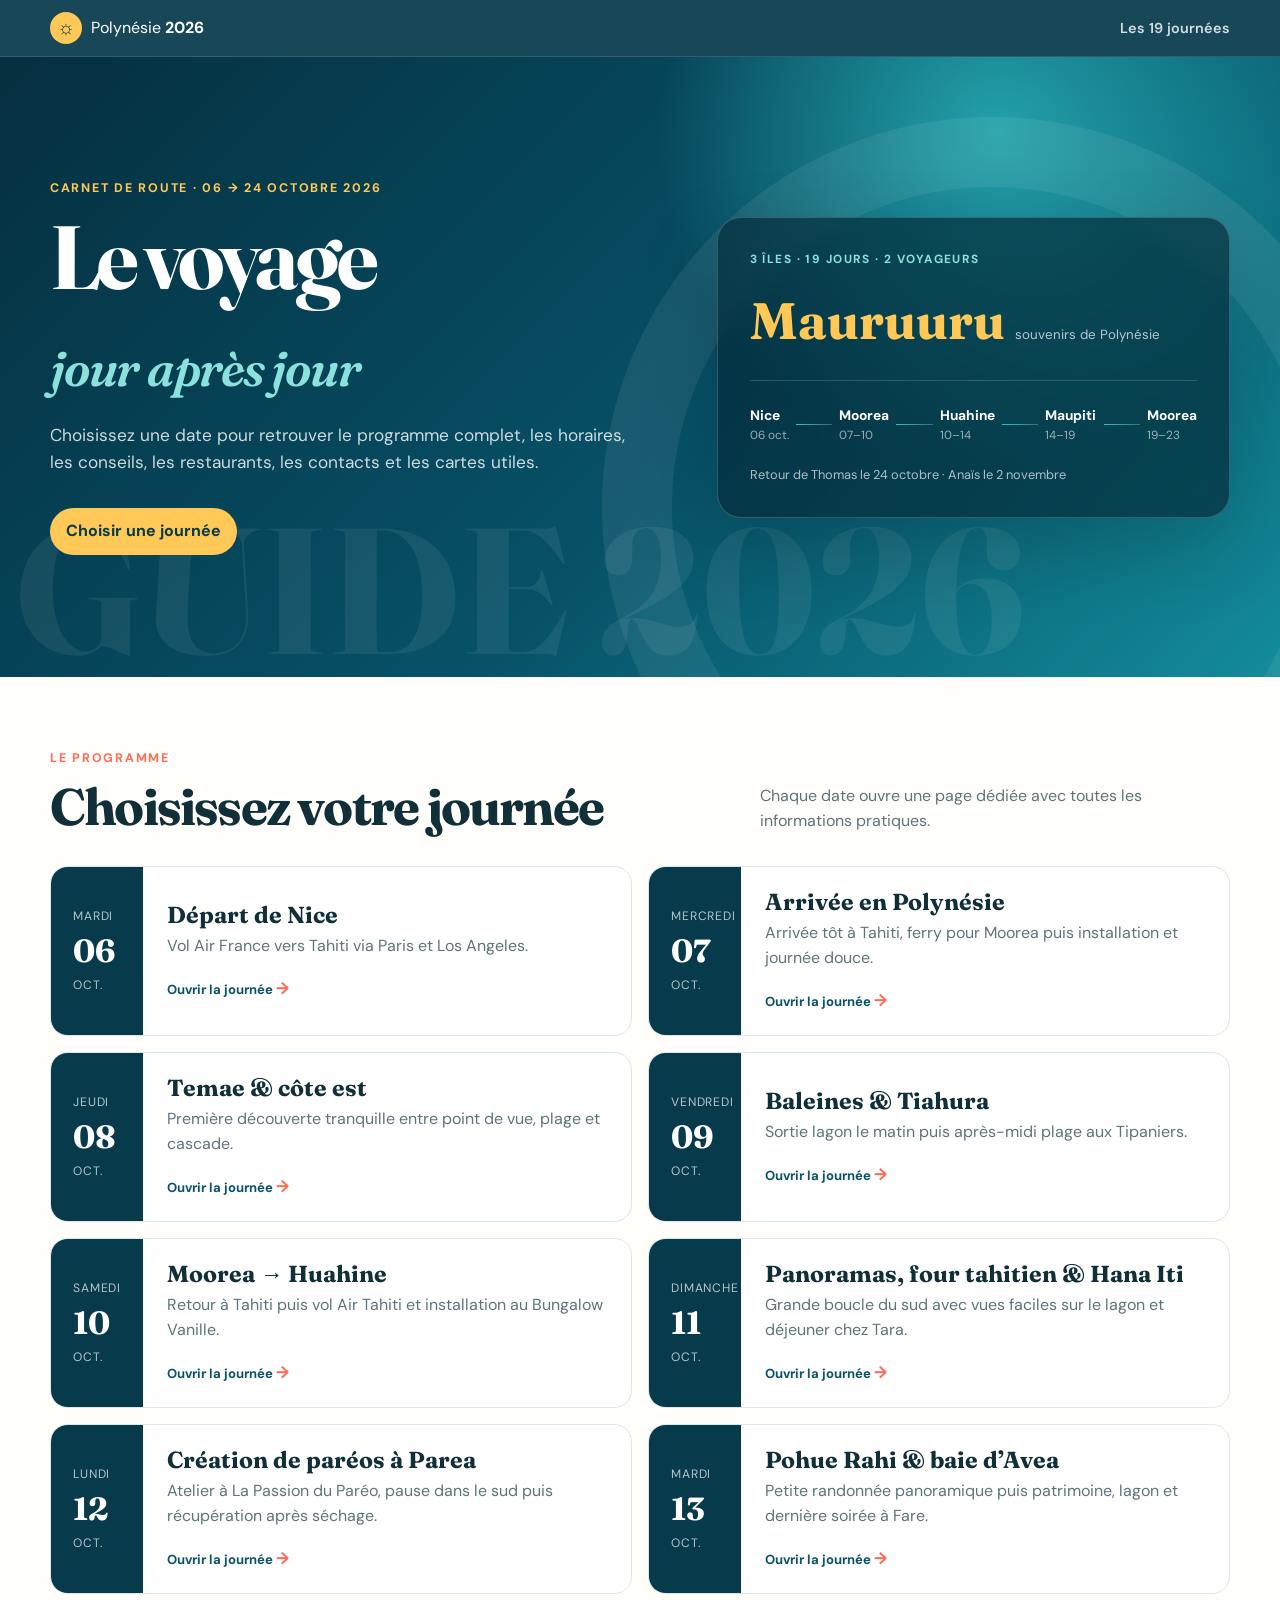
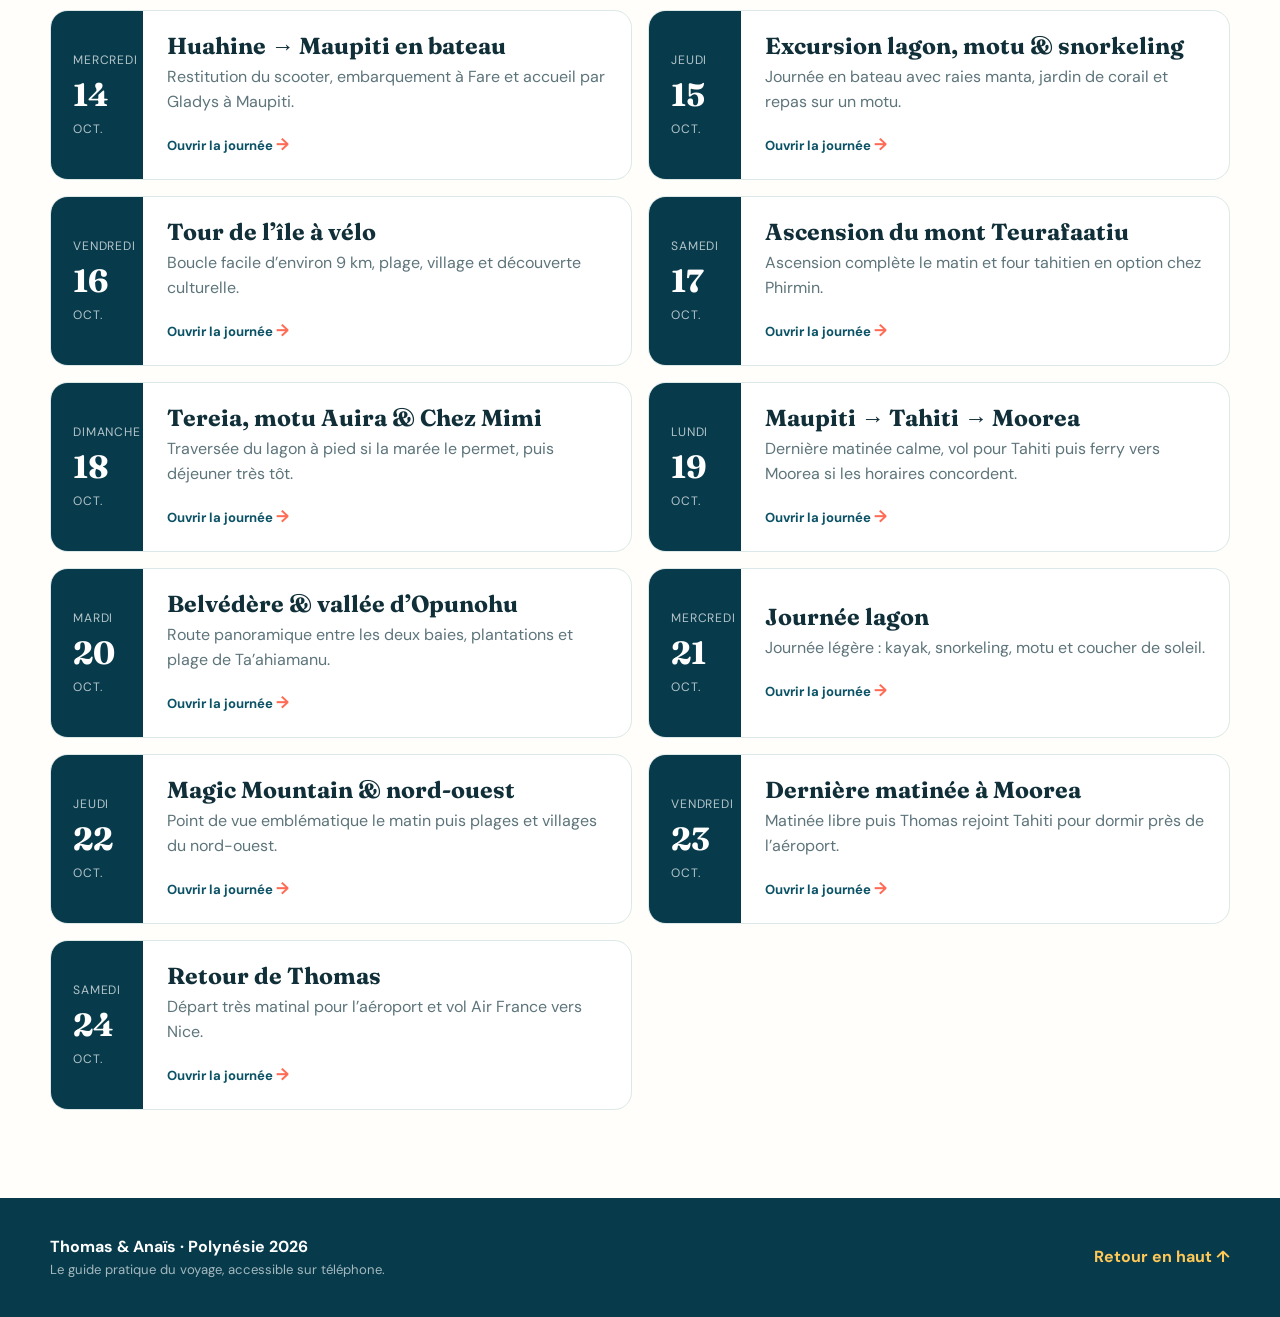
==== commit db9f4eef: "Ajouter une fiche détaillée pour chaque jour" ====
--- a/index.html
+++ b/index.html
@@ -4,8 +4,8 @@
   <meta charset="utf-8">
   <meta name="viewport" content="width=device-width, initial-scale=1, viewport-fit=cover">
   <meta name="theme-color" content="#073b4c">
-  <meta name="description" content="Carnet de voyage de Thomas et Anaïs en Polynésie française, du 6 au 24 octobre 2026.">
-  <title>Polynésie 2026 · Thomas & Anaïs</title>
+  <meta name="description" content="Guide jour par jour du voyage de Thomas et Anaïs en Polynésie française, du 6 au 24 octobre 2026.">
+  <title>Polynésie 2026 · Guide jour par jour</title>
   <link rel="manifest" href="manifest.webmanifest">
   <link rel="icon" href="favicon.svg" type="image/svg+xml">
   <link rel="preconnect" href="https://fonts.googleapis.com">
@@ -15,153 +15,42 @@
 </head>
 <body>
   <header class="topbar">
-    <a class="brand" href="#top" aria-label="Retour au début">
-      <span class="brand-mark" aria-hidden="true">☼</span>
-      <span>Polynésie <b>2026</b></span>
-    </a>
-    <nav aria-label="Navigation principale">
-      <a href="#escales">Les îles</a>
-      <a href="#planning">Jour par jour</a>
-      <a href="#guide-pratique">Guide pratique</a>
-      <a href="#reservations">Réservations</a>
-      <a href="#adresses">Adresses</a>
-    </nav>
+    <a class="brand" href="#top" aria-label="Retour au début"><span class="brand-mark" aria-hidden="true">☼</span><span>Polynésie <b>2026</b></span></a>
+    <nav aria-label="Navigation principale"><a href="#planning">Les 19 journées</a></nav>
   </header>
-
   <main id="top">
-    <section class="hero">
+    <section class="hero home-hero">
       <div class="hero-copy">
         <p class="eyebrow">Carnet de route · 06 → 24 octobre 2026</p>
-        <h1>Polynésie<br><em>le guide du voyage</em></h1>
-        <p class="hero-intro">Un guide personnel pensé pour le terrain : programme détaillé, trajets, réservations, conseils, budgets et adresses utiles pour Moorea, Huahine et Maupiti.</p>
-        <div class="hero-actions">
-          <a class="button primary" href="#planning">Voir le planning</a>
-          <a class="button ghost" href="#reservations">Infos pratiques</a>
-        </div>
+        <h1>Le voyage<br><em>jour après jour</em></h1>
+        <p class="hero-intro">Choisissez une date pour retrouver le programme complet, les horaires, les conseils, les restaurants, les contacts et les cartes utiles.</p>
+        <div class="hero-actions"><a class="button primary" href="#planning">Choisir une journée</a></div>
       </div>
       <div class="route-card" aria-label="Résumé du voyage">
         <p class="route-kicker">3 îles · 19 jours · 2 voyageurs</p>
         <div class="countdown"><span id="countdown-number">—</span><small id="countdown-label">avant le départ</small></div>
         <div class="route-line">
-          <div><b>Nice</b><span>06 oct.</span></div>
-          <i></i>
-          <div><b>Moorea</b><span>07–10</span></div>
-          <i></i>
-          <div><b>Huahine</b><span>10–14</span></div>
-          <i></i>
-          <div><b>Maupiti</b><span>14–19</span></div>
-          <i></i>
+          <div><b>Nice</b><span>06 oct.</span></div><i></i>
+          <div><b>Moorea</b><span>07–10</span></div><i></i>
+          <div><b>Huahine</b><span>10–14</span></div><i></i>
+          <div><b>Maupiti</b><span>14–19</span></div><i></i>
           <div><b>Moorea</b><span>19–23</span></div>
         </div>
         <p class="route-note">Retour de Thomas le 24 octobre · Anaïs le 2 novembre</p>
       </div>
     </section>
-
-    <section class="guide-intro" aria-label="Informations essentielles">
-      <article><span>⌚</span><div><small>Décalage avec Nice</small><b>−12 h en octobre</b><p>Quand il est 20 h à Nice, il est 8 h à Tahiti.</p></div></article>
-      <article><span>₣</span><div><small>Monnaie</small><b>Franc Pacifique</b><p>Prévoir du liquide, surtout à Maupiti.</p></div></article>
-      <article><span>☀</span><div><small>Rythme conseillé</small><b>Départ 8 h 30</b><p>Plus tôt pour la randonnée et les transferts.</p></div></article>
-      <article><span>⌁</span><div><small>Sur place</small><b>Mode hors ligne</b><p>Cartes et contacts restent accessibles après ouverture.</p></div></article>
-    </section>
-
-    <section class="section chapters" id="escales">
+    <section class="section home-planning" id="planning">
       <div class="section-heading">
-        <div><p class="eyebrow">Les trois escales</p><h2>Le voyage, île par île</h2></div>
-        <p>Chaque île a son rythme : Moorea pour varier les expériences, Huahine pour explorer en scooter, Maupiti pour ralentir.</p>
+        <div><p class="eyebrow">Le programme</p><h2>Choisissez votre journée</h2></div>
+        <p>Chaque date ouvre une page dédiée avec toutes les informations pratiques.</p>
       </div>
-      <div class="chapter-grid">
-        <article class="chapter moorea-card"><span class="chapter-number">01</span><small>07–10 puis 19–23 octobre</small><h3>Moorea</h3><p>Les baies, les reliefs et le lagon. Deux séjours pour alterner plages, belvédères, baleines et villages sans courir.</p><ul><li>Base principale hors inter-îles</li><li>Voiture ou scooter à confirmer</li><li>Points forts : Temae, Opunohu, Tiahura</li></ul></article>
-        <article class="chapter huahine-card"><span class="chapter-number">02</span><small>10–14 octobre · 4 nuits</small><h3>Huahine</h3><p>L’île la plus itinérante du programme : scooter, ateliers, panoramas, patrimoine et plages sauvages.</p><ul><li>Scooter du 10 midi au 14 matin</li><li>Bungalow Vanille à Fare</li><li>Points forts : Chez Tara, paréo, Hana Iti</li></ul></article>
-        <article class="chapter maupiti-card"><span class="chapter-number">03</span><small>14–19 octobre · 5 nuits</small><h3>Maupiti</h3><p>Une petite île à découvrir lentement, entre lagon, vélo, randonnée et cuisine polynésienne.</p><ul><li>Pension Mitiana en demi-pension</li><li>Espèces indispensables</li><li>Points forts : lagon, Teurafaatiu, Tereia</li></ul></article>
-      </div>
-    </section>
-
-    <section class="island-strip" aria-label="Séjours par île">
-      <button class="island active" data-filter="all"><span>Tout</span><b>19 jours</b></button>
-      <button class="island" data-filter="moorea"><span>Moorea</span><b>8 nuits</b></button>
-      <button class="island" data-filter="huahine"><span>Huahine</span><b>4 nuits</b></button>
-      <button class="island" data-filter="maupiti"><span>Maupiti</span><b>5 nuits</b></button>
-      <button class="island" data-filter="transport"><span>Transports</span><b>6 trajets</b></button>
-    </section>
-
-    <section class="section" id="planning">
-      <div class="section-heading">
-        <div><p class="eyebrow">Au jour le jour</p><h2>Le planning complet</h2></div>
-        <p>Départs prévus vers 8 h 30–9 h, sauf quand une réservation impose un horaire plus tôt.</p>
-      </div>
-      <div class="days" id="days"></div>
-    </section>
-
-    <section class="section practical-section" id="guide-pratique">
-      <div class="section-heading">
-        <div><p class="eyebrow">Avant de fermer les valises</p><h2>Le guide pratique</h2></div>
-        <p>Les petits détails qui font gagner du temps une fois sur place.</p>
-      </div>
-      <div class="practical-grid">
-        <article class="guide-panel"><span class="panel-icon">▣</span><h3>À emporter chaque jour</h3><ul class="check-list"><li>Gourde et protection solaire</li><li>Masque, tuba et chaussures d’eau</li><li>Lycra ou tee-shirt anti-UV</li><li>Petit sac étanche et serviette légère</li><li>Espèces en francs Pacifique</li><li>Batterie externe et cartes hors ligne</li></ul></article>
-        <article class="guide-panel"><span class="panel-icon">✓</span><h3>Réservations prioritaires</h3><ul class="status-list"><li><b>À réserver</b><span>Chez Tara · dimanche 11</span></li><li><b>À confirmer</b><span>Excursion Maupiti · jeudi 15</span></li><li><b>À réserver</b><span>Four tahitien Phirmin · samedi 17</span></li><li><b>À vérifier</b><span>Ferries Tahiti ↔ Moorea</span></li><li><b>À réserver</b><span>Nuit Tahiti · vendredi 23</span></li></ul></article>
-        <article class="guide-panel"><span class="panel-icon">!</span><h3>Points de vigilance</h3><ul><li>Le distributeur de Maupiti peut être indisponible.</li><li>La traversée vers le motu Auira dépend de la marée.</li><li>Teurafaatiu comporte des passages raides avec cordes.</li><li>Les vols inter-îles autorisent 15 kg en soute par personne.</li><li>Conserver billets, contacts et photo Hana Iti hors ligne.</li></ul></article>
-      </div>
-      <div class="budget-box">
-        <div><p class="eyebrow">Budget déjà identifié</p><h3>Repères en francs Pacifique</h3><p>Montants connus pour deux personnes, hors repas libres, scooter et séjour à Moorea.</p></div>
-        <div class="budget-items">
-          <span><small>Vols Air Tahiti</small><b>80 672 F</b></span>
-          <span><small>Bungalow Huahine</small><b>56 919 F</b></span>
-          <span><small>Pension Maupiti</small><b>105 000 F</b></span>
-          <span><small>Excursion lagon</small><b>20 000 F</b></span>
-          <span><small>Transfert + taxe Maupiti</small><b>2 600 F</b></span>
-        </div>
-      </div>
-    </section>
-
-    <section class="section info-section" id="reservations">
-      <div class="section-heading">
-        <div><p class="eyebrow">À garder sous la main</p><h2>Réservations & transports</h2></div>
-      </div>
-      <div class="booking-grid">
-        <article class="booking featured">
-          <span class="booking-icon">✈</span><div><small>Aller international · Air France</small><h3>Nice → Tahiti</h3><p>06/10 AF7313 · NCE 16:40 → CDG 18:15<br>06/10 AF0028 · CDG 19:30 → PPT 07/10 05:30<br><span class="muted">Escale technique de 2 h 15 à Los Angeles</span></p></div>
-        </article>
-        <article class="booking">
-          <span class="booking-icon">✈</span><div><small>Vol inter-îles · Air Tahiti</small><h3>Tahiti → Huahine</h3><p>10/10 · VT310<br>PPT 10:50 → HUH 11:30<br>Bagage : 15 kg/personne · Réf. IBKEN8</p></div>
-        </article>
-        <article class="booking">
-          <span class="booking-icon">≋</span><div><small>Bateau · aller simple</small><h3>Huahine → Maupiti</h3><p>14/10 · Quai de Fare 10:00<br>Port de Maupiti 14:55 · 7 000 F<br><span class="muted">Se présenter vers 9 h 15</span></p></div>
-        </article>
-        <article class="booking">
-          <span class="booking-icon">✈</span><div><small>Vol inter-îles · Air Tahiti</small><h3>Maupiti → Tahiti</h3><p>19/10 · VT734<br>MAU 15:35 → PPT 16:25<br>Bagage : 15 kg/personne</p></div>
-        </article>
-        <article class="booking">
-          <span class="booking-icon">✈</span><div><small>Retour Thomas · Air France</small><h3>Tahiti → Nice</h3><p>24/10 AF0029 · PPT 07:40 → CDG 25/10 15:45<br>AF7314 · CDG 18:10 → NCE 19:45<br><span class="muted">Nuit du 23 à prévoir à Tahiti</span></p></div>
-        </article>
-        <article class="booking">
-          <span class="booking-icon">✈</span><div><small>Retour Anaïs · Air France</small><h3>Tahiti → Nice</h3><p>02/11 AF0029 · PPT 08:50 → CDG 03/11 16:50<br>AF7314 · CDG 18:15 → NCE 19:45</p></div>
-        </article>
-      </div>
-      <div class="alert"><b>À confirmer avant le départ :</b> les horaires des ferries Tahiti ↔ Moorea, l’hébergement à Moorea, la nuit du 23 octobre à Tahiti et l’heure exacte de l’excursion lagon du 15 octobre.</div>
-    </section>
-
-    <section class="section" id="adresses">
-      <div class="section-heading">
-        <div><p class="eyebrow">Contacts utiles</p><h2>Adresses & téléphones</h2></div>
-        <p>Appuyer sur « Itinéraire » pour ouvrir le point dans Google Maps.</p>
-      </div>
-      <div class="address-grid" id="address-grid"></div>
+      <div class="days home-days" id="days"></div>
     </section>
   </main>
-
   <footer>
-    <div><b>Thomas & Anaïs · Polynésie 2026</b><span>Un carnet pensé pour être consulté facilement sur téléphone.</span></div>
+    <div><b>Thomas & Anaïs · Polynésie 2026</b><span>Le guide pratique du voyage, accessible sur téléphone.</span></div>
     <a href="#top">Retour en haut ↑</a>
   </footer>
-
-  <dialog id="photo-dialog">
-    <button class="dialog-close" aria-label="Fermer">×</button>
-    <h2>Accès à la plage Hana Iti</h2>
-    <img src="acces-hana-iti.jpeg" alt="Photo satellite annotée montrant l’accès à la plage Hana Iti">
-    <p>Conserver cette image hors ligne. L’accès local reste à confirmer auprès de la pension avant de partir.</p>
-  </dialog>
-
   <script src="app.js"></script>
 </body>
 </html>
--- a/styles.css
+++ b/styles.css
@@ -103,6 +103,14 @@
 .day h3 { margin-bottom: .35rem; font-size: 1.3rem; }
 .tag { flex: 0 0 auto; padding: .28rem .65rem; color: var(--ocean); background: var(--lagoon-soft); border-radius: 999px; font-size: .72rem; font-weight: 700; text-transform: uppercase; }
 .day-summary { margin: 0; color: var(--muted); }
+.home-planning { padding-top:4.5rem; }
+.home-days { grid-template-columns:repeat(2,minmax(0,1fr)); }
+.home-day { grid-template-columns:92px 1fr; min-height:170px; color:inherit; text-decoration:none; }
+.home-day .day-date { display:flex; flex-direction:column; justify-content:center; }
+.home-day .day-body { display:flex; flex-direction:column; justify-content:center; }
+.home-day h3 { margin:0 0 .45rem; font-family:"Fraunces",serif; font-size:1.45rem; }
+.home-day-link { margin-top:1rem; color:var(--ocean-2); font-size:.82rem; font-weight:700; }
+.home-day-link b { color:var(--coral); font-size:1.05rem; }
 .timeline { display: flex; flex-wrap: wrap; gap: .4rem; margin-top: 1rem; }
 .stop { display: inline-flex; align-items: center; gap: .4rem; padding: .4rem .62rem; background: var(--sand); border-radius: .55rem; font-size: .82rem; }
 .stop time { color: var(--coral); font-weight: 700; }
@@ -190,6 +198,7 @@
   .chapter-grid,.practical-grid { grid-template-columns:1fr; }
   .chapter { min-height:300px; }
   .budget-box { grid-template-columns:1fr; }
+  .home-days { grid-template-columns:1fr; }
 }
 
 @media (max-width: 620px) {
@@ -200,6 +209,7 @@
   .island-strip { margin-top: -1.2rem; }
   .section { padding: 4rem 0; }
   .day { grid-template-columns: 78px 1fr; }
+  .home-day { min-height:145px; }
   .day-date { padding: 1rem .8rem; }
   .day-date b { font-size: 1.65rem; }
   .day-body { padding: 1rem; }
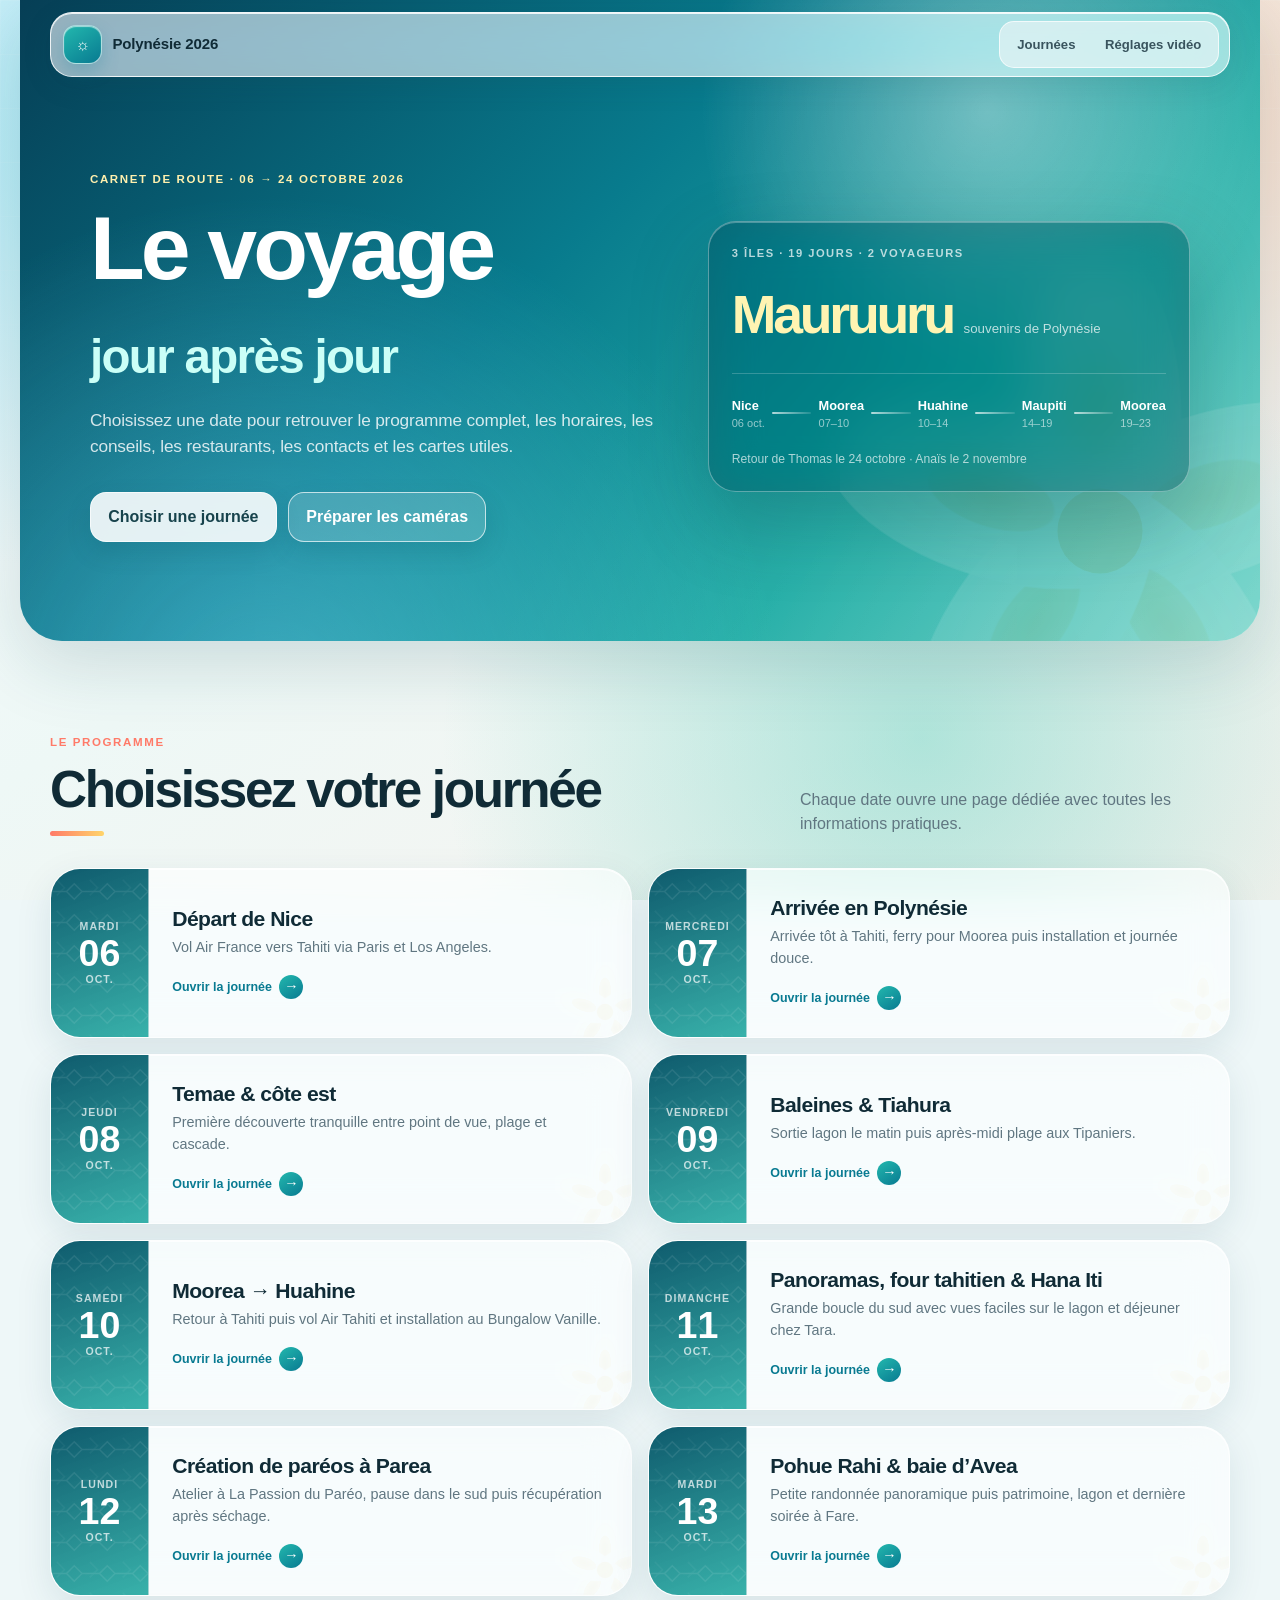
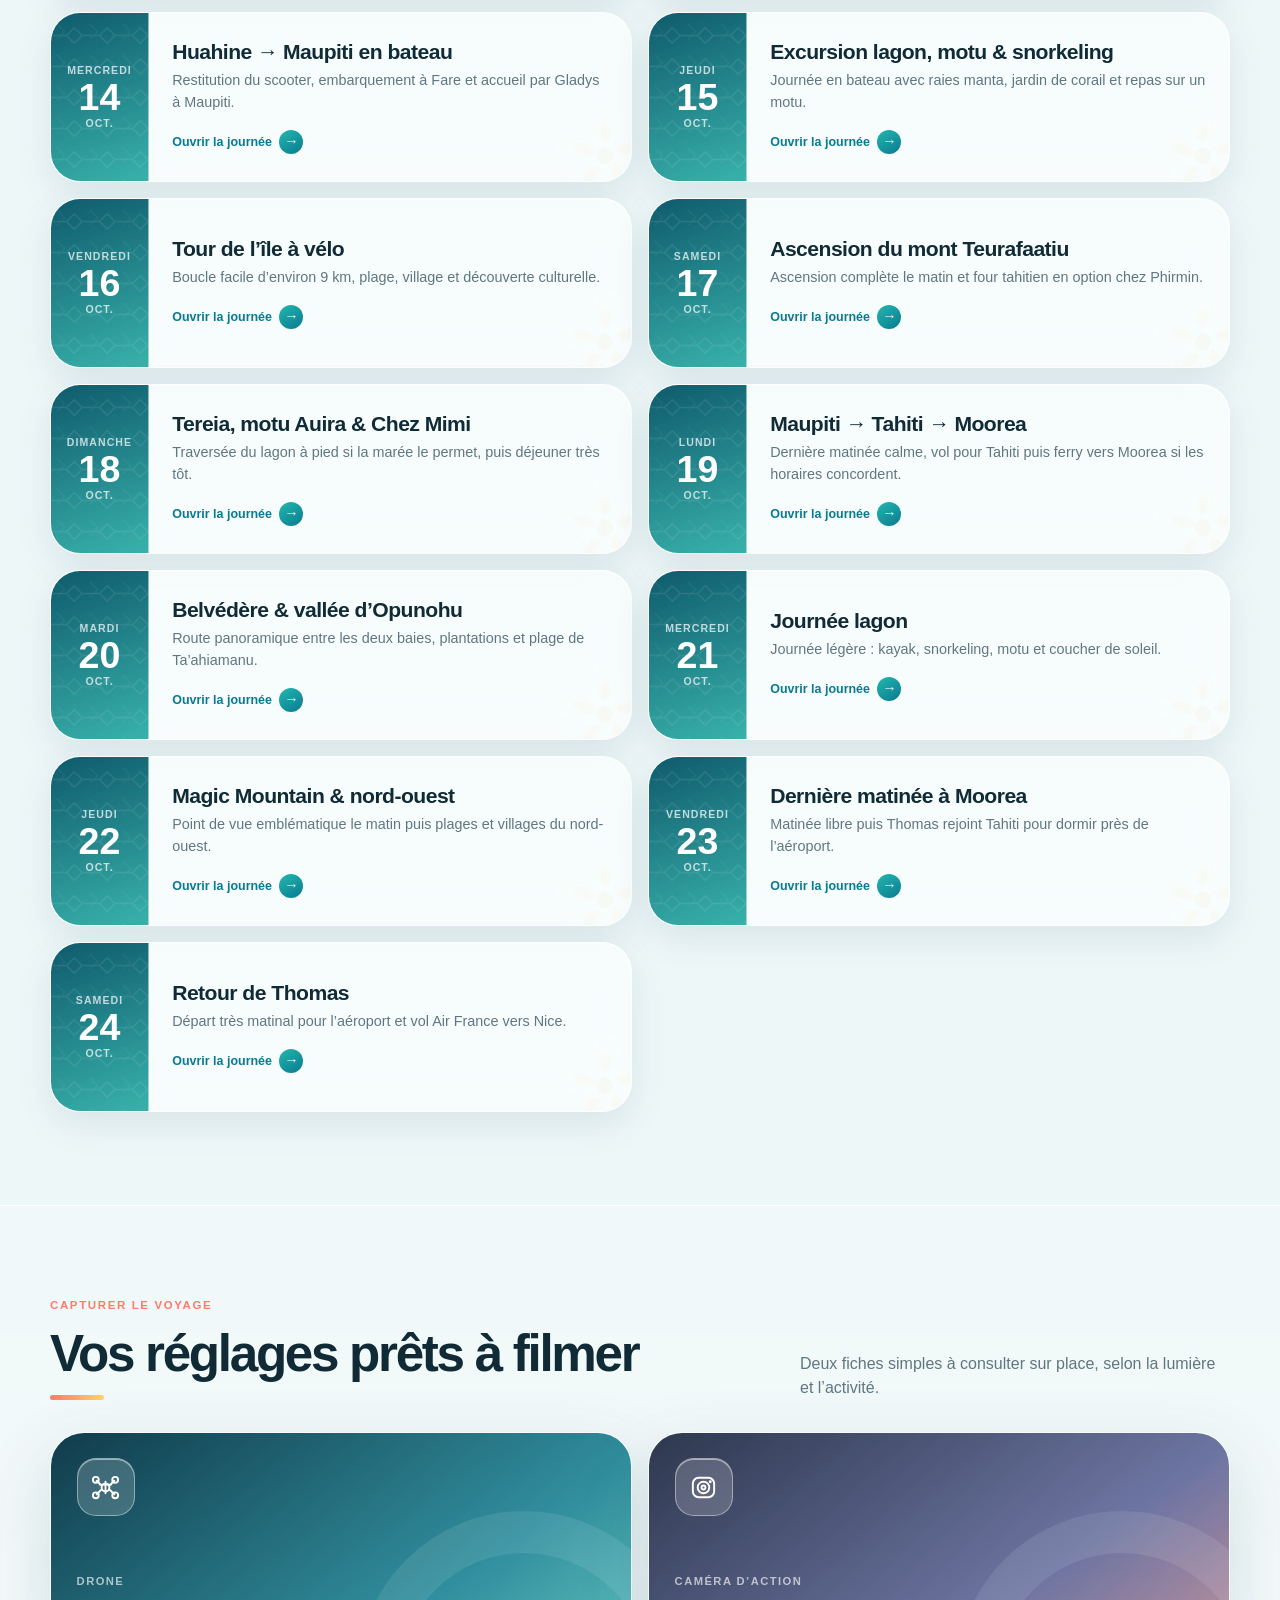
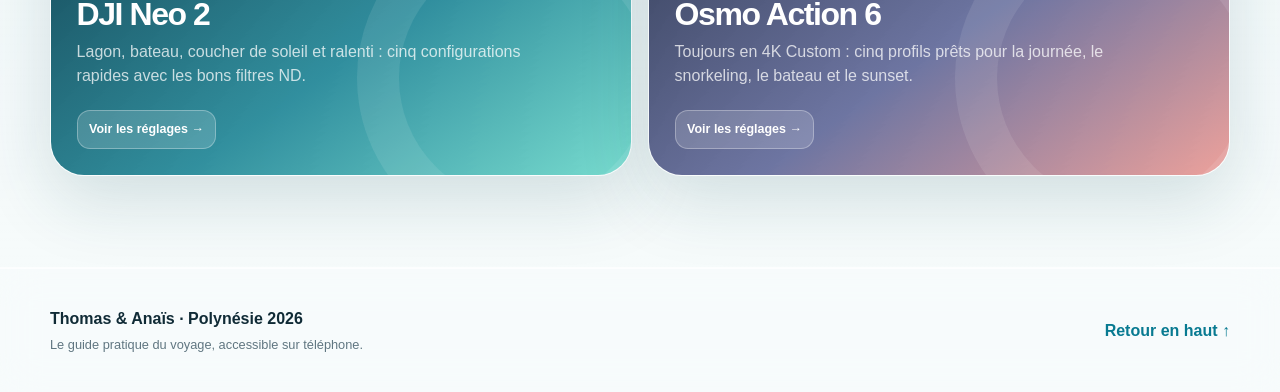
==== commit 2e373885: "Refondre le guide en style iOS 27" ====
--- a/index.html
+++ b/index.html
@@ -3,20 +3,17 @@
 <head>
   <meta charset="utf-8">
   <meta name="viewport" content="width=device-width, initial-scale=1, viewport-fit=cover">
-  <meta name="theme-color" content="#073b4c">
+  <meta name="theme-color" content="#eef7f8">
   <meta name="description" content="Guide jour par jour du voyage de Thomas et Anaïs en Polynésie française, du 6 au 24 octobre 2026.">
   <title>Polynésie 2026 · Guide jour par jour</title>
   <link rel="manifest" href="manifest.webmanifest">
   <link rel="icon" href="favicon.svg" type="image/svg+xml">
-  <link rel="preconnect" href="https://fonts.googleapis.com">
-  <link rel="preconnect" href="https://fonts.gstatic.com" crossorigin>
-  <link href="https://fonts.googleapis.com/css2?family=DM+Sans:wght@400;500;600;700&family=Fraunces:opsz,wght@9..144,600;9..144,700&display=swap" rel="stylesheet">
   <link rel="stylesheet" href="styles.css">
 </head>
 <body>
   <header class="topbar">
     <a class="brand" href="#top" aria-label="Retour au début"><span class="brand-mark" aria-hidden="true">☼</span><span>Polynésie <b>2026</b></span></a>
-    <nav aria-label="Navigation principale"><a href="#planning">Les 19 journées</a></nav>
+    <nav aria-label="Navigation principale"><a href="#planning">Journées</a><a href="materiel.html">Réglages vidéo</a></nav>
   </header>
   <main id="top">
     <section class="hero home-hero">
@@ -24,7 +21,7 @@
         <p class="eyebrow">Carnet de route · 06 → 24 octobre 2026</p>
         <h1>Le voyage<br><em>jour après jour</em></h1>
         <p class="hero-intro">Choisissez une date pour retrouver le programme complet, les horaires, les conseils, les restaurants, les contacts et les cartes utiles.</p>
-        <div class="hero-actions"><a class="button primary" href="#planning">Choisir une journée</a></div>
+        <div class="hero-actions"><a class="button primary" href="#planning">Choisir une journée</a><a class="button secondary" href="materiel.html">Préparer les caméras</a></div>
       </div>
       <div class="route-card" aria-label="Résumé du voyage">
         <p class="route-kicker">3 îles · 19 jours · 2 voyageurs</p>
@@ -46,6 +43,22 @@
       </div>
       <div class="days home-days" id="days"></div>
     </section>
+    <section class="capture-section" id="capture">
+      <div class="section-heading">
+        <div><p class="eyebrow">Capturer le voyage</p><h2>Vos réglages prêts à filmer</h2></div>
+        <p>Deux fiches simples à consulter sur place, selon la lumière et l’activité.</p>
+      </div>
+      <div class="capture-grid">
+        <a class="device-card" href="materiel.html#neo2">
+          <span class="device-icon" aria-hidden="true"><svg viewBox="0 0 32 32" fill="none"><path d="M10 13h12M16 10v12M7 9l5 5M25 9l-5 5M7 23l5-5M25 23l-5-5" stroke-width="2" stroke-linecap="round"/><circle cx="16" cy="16" r="4" stroke-width="2"/><circle cx="6" cy="8" r="3" stroke-width="2"/><circle cx="26" cy="8" r="3" stroke-width="2"/><circle cx="6" cy="24" r="3" stroke-width="2"/><circle cx="26" cy="24" r="3" stroke-width="2"/></svg></span>
+          <small>Drone</small><h3>DJI Neo 2</h3><p>Lagon, bateau, coucher de soleil et ralenti : cinq configurations rapides avec les bons filtres ND.</p><span class="device-link">Voir les réglages →</span>
+        </a>
+        <a class="device-card osmo" href="materiel.html#osmo">
+          <span class="device-icon" aria-hidden="true"><svg viewBox="0 0 32 32" fill="none"><rect x="5" y="6" width="22" height="20" rx="6" stroke-width="2"/><circle cx="16" cy="16" r="6" stroke-width="2"/><circle cx="16" cy="16" r="2" stroke-width="2"/><path d="M23 10h.01" stroke-width="3" stroke-linecap="round"/></svg></span>
+          <small>Caméra d’action</small><h3>Osmo Action 6</h3><p>Toujours en 4K Custom : cinq profils prêts pour la journée, le snorkeling, le bateau et le sunset.</p><span class="device-link">Voir les réglages →</span>
+        </a>
+      </div>
+    </section>
   </main>
   <footer>
     <div><b>Thomas & Anaïs · Polynésie 2026</b><span>Le guide pratique du voyage, accessible sur téléphone.</span></div>
--- a/styles.css
+++ b/styles.css
@@ -1,233 +1,16 @@
 :root {
-  --ocean: #073b4c;
-  --ocean-2: #0b5266;
-  --lagoon: #2ec4c7;
-  --lagoon-soft: #d8f6f3;
-  --sand: #fff8e9;
-  --coral: #ff6b55;
-  --sun: #ffc857;
-  --ink: #102f39;
-  --muted: #5d747b;
-  --paper: #fffefa;
-  --paper-2: #f4f0e6;
-  --line: #dbe8e7;
-  --shadow: 0 16px 45px rgba(7, 59, 76, .11);
+  --blue:#087a91;--blue-deep:#064f65;--teal:#23b8ae;--aqua:#73d5d0;--sky:#b9e8f6;--coral:#ff7a68;--sun:#ffd56a;--ink:#102b36;--muted:#607681;--glass:rgba(255,255,255,.62);--glass-strong:rgba(255,255,255,.82);--line:rgba(255,255,255,.72);--soft-line:rgba(19,72,87,.10);--shadow:0 24px 70px rgba(17,73,87,.16);--small-shadow:0 12px 36px rgba(17,73,87,.10);--radius:30px
 }
-
-* { box-sizing: border-box; }
-html { scroll-behavior: smooth; }
-body { margin: 0; background: var(--paper); color: var(--ink); font-family: "DM Sans", sans-serif; font-size: 16px; line-height: 1.55; }
-a { color: inherit; }
-button { font: inherit; }
-
-.topbar { position: sticky; z-index: 20; top: 0; display: flex; align-items: center; justify-content: space-between; padding: .75rem max(1rem, calc((100vw - 1180px) / 2)); color: white; background: rgba(7,59,76,.93); backdrop-filter: blur(14px); border-bottom: 1px solid rgba(255,255,255,.12); }
-.brand { display: flex; align-items: center; gap: .55rem; text-decoration: none; font-size: 1rem; }
-.brand-mark { display: grid; place-items: center; width: 2rem; height: 2rem; color: var(--ocean); background: var(--sun); border-radius: 50%; font-size: 1.2rem; }
-.topbar nav { display: flex; gap: 1.05rem; }
-.topbar nav a { color: rgba(255,255,255,.82); text-decoration: none; font-size: .9rem; font-weight: 600; }
-.topbar nav a:hover { color: white; }
-
-.hero { position: relative; overflow: hidden; min-height: 620px; display: grid; grid-template-columns: 1.08fr .92fr; align-items: center; gap: 4rem; padding: 5rem max(1.25rem, calc((100vw - 1180px) / 2)); color: white; background: radial-gradient(circle at 78% 12%, rgba(46,196,199,.7), transparent 30%), linear-gradient(135deg, #052f3f 0%, #075269 58%, #138c9a 100%); }
-.hero::before { content: "GUIDE 2026"; position: absolute; left: max(1rem, calc((100vw - 1280px) / 2)); bottom: 1rem; color: rgba(255,255,255,.07); font-family: "Fraunces",serif; font-size: clamp(5rem,14vw,12rem); font-weight: 700; line-height: .8; white-space: nowrap; }
-.hero::after { content: ""; position: absolute; right: -8vw; bottom: -220px; width: 640px; height: 640px; border: 70px solid rgba(255,255,255,.07); border-radius: 50%; }
-.hero-copy, .route-card { position: relative; z-index: 1; }
-.eyebrow { margin: 0 0 .65rem; color: var(--coral); font-size: .78rem; font-weight: 700; letter-spacing: .14em; text-transform: uppercase; }
-.hero .eyebrow { color: var(--sun); }
-h1, h2, h3 { margin-top: 0; line-height: 1.08; }
-h1, h2 { font-family: "Fraunces", serif; }
-h1 { margin-bottom: 1.25rem; font-size: clamp(3.4rem, 7vw, 6.4rem); letter-spacing: -.055em; }
-h1 em { font-size: .55em; letter-spacing: -.025em; }
-h1 em { color: #8be1dc; font-weight: 600; }
-.hero-intro { max-width: 590px; margin: 0; color: rgba(255,255,255,.8); font-size: 1.08rem; }
-.hero-actions { display: flex; gap: .75rem; margin-top: 2rem; }
-.button { display: inline-flex; align-items: center; justify-content: center; min-height: 46px; padding: .7rem 1rem; border-radius: 999px; text-decoration: none; font-weight: 700; }
-.button.primary { color: var(--ocean); background: var(--sun); }
-.button.ghost { border: 1px solid rgba(255,255,255,.36); }
-
-.route-card { padding: 2rem; background: rgba(4,40,54,.66); border: 1px solid rgba(255,255,255,.18); border-radius: 1.5rem; box-shadow: 0 30px 80px rgba(0,0,0,.17); backdrop-filter: blur(10px); }
-.route-kicker { margin: 0 0 .8rem; color: #8be1dc; font-size: .74rem; font-weight: 700; letter-spacing: .12em; text-transform: uppercase; }
-.countdown { display: flex; align-items: baseline; gap: .65rem; padding-bottom: 1.25rem; border-bottom: 1px solid rgba(255,255,255,.16); }
-.countdown span { color: var(--sun); font-family: "Fraunces",serif; font-size: 3.2rem; font-weight: 700; }
-.countdown small { color: rgba(255,255,255,.7); }
-.route-line { display: grid; grid-template-columns: auto 1fr auto 1fr auto 1fr auto 1fr auto; align-items: center; gap: .45rem; margin-top: 1.5rem; }
-.route-line div { display: flex; flex-direction: column; }
-.route-line b { font-size: .86rem; }
-.route-line span { color: rgba(255,255,255,.6); font-size: .74rem; }
-.route-line i { height: 1px; background: linear-gradient(90deg, var(--lagoon), rgba(255,255,255,.24)); }
-.route-note { margin: 1.25rem 0 0; color: rgba(255,255,255,.68); font-size: .8rem; }
-
-.island-strip { position: relative; z-index: 2; display: grid; grid-template-columns: repeat(5, 1fr); gap: .75rem; width: min(1180px, calc(100% - 2rem)); margin: -2rem auto 0; padding: .75rem; background: white; border-radius: 1rem; box-shadow: var(--shadow); }
-.island { cursor: pointer; padding: .8rem 1rem; color: var(--muted); text-align: left; background: transparent; border: 0; border-radius: .7rem; }
-.island span, .island b { display: block; }
-.island span { font-size: .78rem; }
-.island b { color: var(--ink); font-size: .96rem; }
-.island.active { background: var(--lagoon-soft); }
-
-.guide-intro { position: relative; z-index: 3; display: grid; grid-template-columns: repeat(4,1fr); gap: 0; width: min(1180px,calc(100% - 2rem)); margin: 1.25rem auto 0; border: 1px solid var(--line); border-radius: 1rem; background: white; box-shadow: 0 10px 35px rgba(7,59,76,.07); }
-.guide-intro article { display: grid; grid-template-columns: 38px 1fr; gap: .8rem; padding: 1.2rem; }
-.guide-intro article + article { border-left: 1px solid var(--line); }
-.guide-intro article > span { display: grid; place-items: center; width: 36px; height: 36px; color: white; background: var(--ocean); border-radius: 50%; font-weight: 700; }
-.guide-intro small,.guide-intro b { display: block; }
-.guide-intro small { color: var(--coral); font-size: .68rem; font-weight: 700; letter-spacing: .07em; text-transform: uppercase; }
-.guide-intro p { margin: .25rem 0 0; color: var(--muted); font-size: .78rem; line-height: 1.35; }
-
-.chapters { padding-bottom: 2rem; }
-.chapter-grid { display: grid; grid-template-columns: repeat(3,1fr); gap: 1rem; }
-.chapter { position: relative; overflow: hidden; min-height: 360px; padding: 1.6rem; color: white; border-radius: 1.25rem; box-shadow: var(--shadow); }
-.chapter::after { content:""; position:absolute; right:-55px; bottom:-55px; width:180px; height:180px; border:32px solid rgba(255,255,255,.08); border-radius:50%; }
-.chapter.moorea-card { background: linear-gradient(150deg,#083d4e,#147c83); }
-.chapter.huahine-card { background: linear-gradient(150deg,#1c615d,#23a89f); }
-.chapter.maupiti-card { color: var(--ink); background: linear-gradient(150deg,#ffd16e,#fff0b6); }
-.chapter-number { display:block; margin-bottom:3rem; color:rgba(255,255,255,.45); font-family:"Fraunces",serif; font-size:3.4rem; font-weight:700; }
-.maupiti-card .chapter-number { color:rgba(16,47,57,.25); }
-.chapter small { font-weight:700; letter-spacing:.08em; text-transform:uppercase; }
-.chapter h3 { margin:.45rem 0 .7rem; font-family:"Fraunces",serif; font-size:2.5rem; }
-.chapter p { margin:0; opacity:.85; }
-.chapter ul { margin:1.2rem 0 0; padding-left:1.1rem; }
-.chapter li + li { margin-top:.35rem; }
-
-.section { width: min(1180px, calc(100% - 2rem)); margin: 0 auto; padding: 5.5rem 0; scroll-margin-top: 4rem; }
-.section-heading { display: flex; align-items: end; justify-content: space-between; gap: 2rem; margin-bottom: 2rem; }
-.section-heading h2 { margin: 0; font-size: clamp(2.1rem, 4vw, 3.5rem); letter-spacing: -.035em; }
-.section-heading > p { max-width: 470px; margin: 0; color: var(--muted); }
-
-.days { display: grid; gap: 1rem; }
-.day { overflow: hidden; display: grid; grid-template-columns: 118px 1fr; background: white; border: 1px solid var(--line); border-radius: 1.1rem; transition: box-shadow .2s, transform .2s; }
-.day:hover { box-shadow: var(--shadow); transform: translateY(-2px); }
-.day-date { padding: 1.35rem; color: white; background: var(--ocean); }
-.day-date b, .day-date span { display: block; }
-.day-date b { font-family: "Fraunces",serif; font-size: 2rem; }
-.day-date span { color: rgba(255,255,255,.7); font-size: .76rem; text-transform: uppercase; letter-spacing: .08em; }
-.day-body { padding: 1.35rem 1.5rem; }
-.day-top { display: flex; align-items: flex-start; justify-content: space-between; gap: 1rem; }
-.day h3 { margin-bottom: .35rem; font-size: 1.3rem; }
-.tag { flex: 0 0 auto; padding: .28rem .65rem; color: var(--ocean); background: var(--lagoon-soft); border-radius: 999px; font-size: .72rem; font-weight: 700; text-transform: uppercase; }
-.day-summary { margin: 0; color: var(--muted); }
-.home-planning { padding-top:4.5rem; }
-.home-days { grid-template-columns:repeat(2,minmax(0,1fr)); }
-.home-day { grid-template-columns:92px 1fr; min-height:170px; color:inherit; text-decoration:none; }
-.home-day .day-date { display:flex; flex-direction:column; justify-content:center; }
-.home-day .day-body { display:flex; flex-direction:column; justify-content:center; }
-.home-day h3 { margin:0 0 .45rem; font-family:"Fraunces",serif; font-size:1.45rem; }
-.home-day-link { margin-top:1rem; color:var(--ocean-2); font-size:.82rem; font-weight:700; }
-.home-day-link b { color:var(--coral); font-size:1.05rem; }
-.timeline { display: flex; flex-wrap: wrap; gap: .4rem; margin-top: 1rem; }
-.stop { display: inline-flex; align-items: center; gap: .4rem; padding: .4rem .62rem; background: var(--sand); border-radius: .55rem; font-size: .82rem; }
-.stop time { color: var(--coral); font-weight: 700; }
-.day-details { display: none; grid-template-columns: minmax(0, 1fr) minmax(270px, .8fr); gap: 1.25rem; margin-top: 1.2rem; padding-top: 1.2rem; border-top: 1px solid var(--line); }
-.day.open .day-details { display: grid; }
-.day-guide h4 { margin:0 0 .75rem; font-family:"Fraunces",serif; font-size:1.1rem; }
-.notes { margin: 0; padding-left: 1.2rem; color: var(--muted); }
-.notes li + li { margin-top: .5rem; }
-.meta-grid { display:grid; grid-template-columns:repeat(2,1fr); gap:.55rem; margin-top:1.1rem; }
-.meta-grid span { padding:.75rem; background:var(--paper-2); border-radius:.65rem; }
-.meta-grid small,.meta-grid b { display:block; }
-.meta-grid small { color:var(--coral); font-size:.66rem; font-weight:700; letter-spacing:.06em; text-transform:uppercase; }
-.meta-grid b { margin-top:.2rem; font-size:.82rem; }
-.map { min-height: 260px; overflow: hidden; position: relative; background: #e1f7f5; border-radius: .85rem; }
-.map svg { display: block; width: 100%; height: 280px; }
-.map .water { fill: #bfeceb; }
-.map .land { fill: #f8edc9; stroke: #2b7475; stroke-width: 1.7; }
-.map .road { fill: none; stroke: #83a9a3; stroke-width: 1.1; }
-.map .route { fill: none; stroke: var(--coral); stroke-width: 3.5; stroke-linecap: round; stroke-linejoin: round; }
-.map .marker { fill: white; stroke: var(--coral); stroke-width: 2.5; }
-.map .marker-label { fill: var(--ink); font-size: 11px; font-weight: 700; text-anchor: middle; dominant-baseline: central; }
-.map-caption { position: absolute; left: .65rem; bottom: .65rem; margin: 0; padding: .3rem .5rem; color: var(--muted); background: rgba(255,255,255,.9); border-radius: .4rem; font-size: .69rem; }
-.day-actions { display: flex; flex-wrap: wrap; gap: .55rem; margin-top: 1rem; }
-.details-toggle, .mini-button { cursor: pointer; padding: .5rem .75rem; color: var(--ocean); background: white; border: 1px solid #b8cfcd; border-radius: .55rem; font-weight: 700; font-size: .82rem; }
-.details-toggle:hover, .mini-button:hover { background: var(--lagoon-soft); }
-.mini-button.photo { color: #9b3f30; border-color: #ffc1b7; }
-
-.info-section { width: 100%; padding-left: max(1rem, calc((100vw - 1180px) / 2)); padding-right: max(1rem, calc((100vw - 1180px) / 2)); background: var(--sand); }
-.practical-section { padding-top:4rem; }
-.practical-grid { display:grid; grid-template-columns:repeat(3,1fr); gap:1rem; }
-.guide-panel { padding:1.4rem; background:white; border:1px solid var(--line); border-radius:1rem; box-shadow:0 10px 30px rgba(7,59,76,.05); }
-.panel-icon { display:grid; place-items:center; width:42px; height:42px; margin-bottom:1rem; color:white; background:var(--coral); border-radius:.75rem; font-weight:700; }
-.guide-panel h3 { font-family:"Fraunces",serif; font-size:1.4rem; }
-.guide-panel ul { margin:0; padding-left:1.1rem; color:var(--muted); }
-.guide-panel li + li { margin-top:.45rem; }
-.status-list { list-style:none; padding:0!important; }
-.status-list li { display:flex; justify-content:space-between; gap:1rem; padding-bottom:.5rem; border-bottom:1px dashed var(--line); }
-.status-list b { color:var(--coral); font-size:.76rem; text-transform:uppercase; }
-.status-list span { text-align:right; }
-.budget-box { display:grid; grid-template-columns:.85fr 1.65fr; gap:2rem; align-items:center; margin-top:1rem; padding:1.6rem; color:white; background:var(--ocean); border-radius:1.1rem; }
-.budget-box h3 { margin-bottom:.4rem; font-family:"Fraunces",serif; font-size:1.8rem; }
-.budget-box p { margin:0; color:rgba(255,255,255,.7); }
-.budget-items { display:grid; grid-template-columns:repeat(3,1fr); gap:.7rem; }
-.budget-items span { padding:.85rem; background:rgba(255,255,255,.08); border:1px solid rgba(255,255,255,.12); border-radius:.7rem; }
-.budget-items small,.budget-items b { display:block; }
-.budget-items small { color:rgba(255,255,255,.62); font-size:.7rem; }
-.budget-items b { margin-top:.15rem; color:var(--sun); }
-.booking-grid { display: grid; grid-template-columns: repeat(2, 1fr); gap: .85rem; }
-.booking { display: grid; grid-template-columns: 45px 1fr; gap: 1rem; padding: 1.25rem; background: white; border: 1px solid #eddfbe; border-radius: 1rem; }
-.booking.featured { grid-column: span 2; }
-.booking-icon { display: grid; place-items: center; width: 44px; height: 44px; color: white; background: var(--ocean); border-radius: 50%; font-size: 1.2rem; }
-.booking small { color: var(--coral); font-weight: 700; text-transform: uppercase; letter-spacing: .06em; }
-.booking h3 { margin: .25rem 0 .5rem; }
-.booking p { margin: 0; }
-.muted { color: var(--muted); }
-.alert { margin-top: 1rem; padding: 1rem 1.2rem; color: #68470d; background: #fff0bb; border-left: 4px solid var(--sun); border-radius: .65rem; }
-
-.address-grid { display: grid; grid-template-columns: repeat(3, 1fr); gap: .85rem; }
-.address { display: flex; flex-direction: column; min-height: 210px; padding: 1.25rem; background: white; border: 1px solid var(--line); border-radius: 1rem; }
-.address small { color: var(--coral); font-weight: 700; text-transform: uppercase; }
-.address h3 { margin: .3rem 0 .5rem; }
-.address p { margin: 0; color: var(--muted); }
-.address a { margin-top: auto; padding-top: 1rem; color: var(--ocean-2); font-weight: 700; text-decoration: none; }
-
-footer { display: flex; align-items: center; justify-content: space-between; gap: 2rem; padding: 2.3rem max(1rem, calc((100vw - 1180px) / 2)); color: white; background: var(--ocean); }
-footer b, footer span { display: block; }
-footer span { color: rgba(255,255,255,.64); font-size: .82rem; }
-footer a { color: var(--sun); text-decoration: none; font-weight: 700; }
-
-dialog { width: min(900px, calc(100% - 2rem)); max-height: 90vh; padding: 1rem; border: 0; border-radius: 1rem; box-shadow: 0 30px 90px rgba(0,0,0,.32); }
-dialog::backdrop { background: rgba(2,33,43,.8); backdrop-filter: blur(5px); }
-dialog h2 { padding-right: 3rem; }
-dialog img { display: block; width: 100%; max-height: 68vh; object-fit: contain; border-radius: .7rem; }
-.dialog-close { cursor: pointer; position: absolute; top: .75rem; right: .75rem; display: grid; place-items: center; width: 2.4rem; height: 2.4rem; color: white; background: var(--ocean); border: 0; border-radius: 50%; font-size: 1.5rem; }
-
-@media (max-width: 850px) {
-  .hero { grid-template-columns: 1fr; gap: 2.5rem; min-height: auto; padding-top: 4rem; padding-bottom: 5rem; }
-  .route-card { max-width: 650px; }
-  .island-strip { grid-template-columns: repeat(5, minmax(120px, 1fr)); overflow-x: auto; }
-  .section-heading { align-items: flex-start; flex-direction: column; }
-  .address-grid { grid-template-columns: repeat(2, 1fr); }
-  .guide-intro { grid-template-columns:repeat(2,1fr); }
-  .guide-intro article:nth-child(3) { border-left:0; border-top:1px solid var(--line); }
-  .guide-intro article:nth-child(4) { border-top:1px solid var(--line); }
-  .chapter-grid,.practical-grid { grid-template-columns:1fr; }
-  .chapter { min-height:300px; }
-  .budget-box { grid-template-columns:1fr; }
-  .home-days { grid-template-columns:1fr; }
-}
-
-@media (max-width: 620px) {
-  .topbar nav a { display:none; }
-  h1 { font-size: 3.4rem; }
-  .route-line { grid-template-columns: 1fr; gap: .55rem; }
-  .route-line i { width: 1px; height: 12px; margin-left: .35rem; }
-  .island-strip { margin-top: -1.2rem; }
-  .section { padding: 4rem 0; }
-  .day { grid-template-columns: 78px 1fr; }
-  .home-day { min-height:145px; }
-  .day-date { padding: 1rem .8rem; }
-  .day-date b { font-size: 1.65rem; }
-  .day-body { padding: 1rem; }
-  .day-top { flex-direction: column-reverse; gap: .5rem; }
-  .day-details { grid-template-columns: 1fr; }
-  .booking-grid, .address-grid { grid-template-columns: 1fr; }
-  .booking.featured { grid-column: span 1; }
-  .guide-intro { grid-template-columns:1fr; }
-  .guide-intro article + article { border-left:0; border-top:1px solid var(--line); }
-  .meta-grid { grid-template-columns:1fr; }
-  .budget-items { grid-template-columns:1fr 1fr; }
-  footer { align-items: flex-start; flex-direction: column; }
-}
-
-@media print {
-  .topbar, .hero-actions, .island-strip, .details-toggle, footer { display: none; }
-  .hero { min-height: 0; padding: 2rem; color: var(--ink); background: white; }
-  .route-card { color: var(--ink); background: var(--sand); }
-  .day { break-inside: avoid; }
-  .day-details { display: grid !important; }
-}
+*{box-sizing:border-box}html{scroll-behavior:smooth}body{margin:0;min-height:100vh;color:var(--ink);background:#eef7f8;font-family:-apple-system,BlinkMacSystemFont,"SF Pro Display","SF Pro Text","Helvetica Neue",Arial,sans-serif;font-size:16px;line-height:1.5;-webkit-font-smoothing:antialiased}body::before{content:"";position:fixed;z-index:-2;inset:0;background:radial-gradient(circle at 8% 14%,rgba(126,220,238,.65),transparent 28rem),radial-gradient(circle at 93% 12%,rgba(255,190,157,.52),transparent 25rem),radial-gradient(circle at 72% 82%,rgba(72,203,183,.40),transparent 30rem),linear-gradient(150deg,#f8fbff 0%,#eef8f6 48%,#f8f2ee 100%)}body::after{content:"";position:fixed;z-index:-1;inset:0;opacity:.24;background-image:linear-gradient(rgba(255,255,255,.35) 1px,transparent 1px),linear-gradient(90deg,rgba(255,255,255,.35) 1px,transparent 1px);background-size:54px 54px;mask-image:linear-gradient(to bottom,black,transparent 72%);pointer-events:none}a{color:inherit}button{font:inherit}
+.topbar{position:sticky;z-index:30;top:max(12px,env(safe-area-inset-top));display:flex;align-items:center;justify-content:space-between;width:min(1180px,calc(100% - 24px));min-height:58px;margin:12px auto 0;padding:8px 10px 8px 12px;color:var(--ink);background:rgba(255,255,255,.58);border:1px solid rgba(255,255,255,.86);border-radius:22px;box-shadow:0 8px 30px rgba(20,71,83,.10),inset 0 1px 0 rgba(255,255,255,.84);backdrop-filter:saturate(180%) blur(26px);-webkit-backdrop-filter:saturate(180%) blur(26px)}.topbar::after{display:none}.brand{display:flex;align-items:center;gap:.65rem;text-decoration:none;font-size:.94rem;font-weight:600;letter-spacing:-.01em}.brand-mark{display:grid;place-items:center;width:39px;height:39px;color:white;background:linear-gradient(145deg,var(--teal),var(--blue));border:1px solid rgba(255,255,255,.65);border-radius:13px;box-shadow:0 8px 18px rgba(8,122,145,.24),inset 0 1px 1px rgba(255,255,255,.6);font-size:1rem}.topbar nav{display:flex;align-items:center;gap:4px;padding:4px;background:rgba(235,244,246,.66);border:1px solid rgba(255,255,255,.7);border-radius:15px}.topbar nav a{padding:.55rem .8rem;color:#39545e;text-decoration:none;border-radius:11px;font-size:.82rem;font-weight:650;transition:.2s ease}.topbar nav a:hover,.topbar nav a:focus-visible{color:var(--ink);background:rgba(255,255,255,.86);box-shadow:0 4px 12px rgba(19,72,87,.08)}
+.hero{position:relative;overflow:hidden;display:grid;grid-template-columns:minmax(0,1.08fr) minmax(340px,.92fr);align-items:center;gap:3.2rem;width:min(1240px,calc(100% - 24px));min-height:620px;margin:-82px auto 0;padding:11rem max(1.5rem,calc((100% - 1140px)/2)) 6.2rem;color:white;background:linear-gradient(135deg,#063e55 0%,#087b8d 42%,#21ada5 72%,#70d4c8 100%);border-radius:0 0 42px 42px;box-shadow:var(--shadow);isolation:isolate}.hero::before{content:"";position:absolute;z-index:-1;inset:0;background:radial-gradient(circle at 78% 18%,rgba(255,255,255,.42),transparent 18rem),radial-gradient(circle at 20% 110%,rgba(111,209,236,.55),transparent 32rem),linear-gradient(115deg,transparent 50%,rgba(255,255,255,.12));opacity:.9}.hero::after{content:"";position:absolute;z-index:-1;right:-100px;bottom:-150px;width:520px;height:520px;background:url("tipanier.svg") center/contain no-repeat;opacity:.12}.hero-copy,.route-card{position:relative;z-index:1}.eyebrow{margin:0 0 .75rem;color:var(--coral);font-size:.72rem;font-weight:760;letter-spacing:.14em;text-transform:uppercase}.hero .eyebrow{color:#fff0ae}h1,h2,h3{margin-top:0;line-height:1.05;letter-spacing:-.045em}h1{margin-bottom:1.2rem;font-size:clamp(3.6rem,7vw,6.7rem);font-weight:760}h1 em{display:inline-block;color:#cbfff7;font-size:.53em;font-style:normal;font-weight:560;letter-spacing:-.035em}h2{font-size:clamp(2.2rem,4vw,3.7rem);font-weight:740}.hero-intro{max-width:620px;margin:0;color:rgba(255,255,255,.82);font-size:1.08rem;letter-spacing:-.01em}.hero-actions{display:flex;flex-wrap:wrap;gap:.7rem;margin-top:2rem}.button{display:inline-flex;align-items:center;justify-content:center;min-height:48px;padding:.76rem 1.08rem;border:1px solid rgba(255,255,255,.68);border-radius:16px;text-decoration:none;font-weight:700;box-shadow:0 10px 25px rgba(10,65,78,.15);transition:transform .2s ease,box-shadow .2s ease}.button:hover{transform:translateY(-2px);box-shadow:0 15px 30px rgba(10,65,78,.2)}.button.primary{color:#17434c;background:rgba(255,255,255,.88);backdrop-filter:blur(12px)}.button.secondary{color:white;background:rgba(255,255,255,.16)}
+.route-card{padding:1.45rem;background:rgba(6,54,68,.38);border:1px solid rgba(255,255,255,.34);border-radius:28px;box-shadow:0 30px 80px rgba(3,46,58,.23),inset 0 1px 0 rgba(255,255,255,.28);backdrop-filter:saturate(150%) blur(24px);-webkit-backdrop-filter:saturate(150%) blur(24px)}.route-kicker{margin:0 0 .75rem;color:rgba(255,255,255,.72);font-size:.7rem;font-weight:760;letter-spacing:.13em;text-transform:uppercase}.countdown{display:flex;align-items:baseline;gap:.65rem;padding-bottom:1.15rem;border-bottom:1px solid rgba(255,255,255,.2)}.countdown span{color:#fff4b2;font-size:3.35rem;font-weight:760;letter-spacing:-.06em}.countdown small{color:rgba(255,255,255,.72)}.route-line{display:grid;grid-template-columns:auto 1fr auto 1fr auto 1fr auto 1fr auto;align-items:center;gap:.45rem;margin-top:1.35rem}.route-line div{display:flex;flex-direction:column}.route-line b{font-size:.8rem}.route-line span{color:rgba(255,255,255,.58);font-size:.69rem}.route-line i{height:2px;background:linear-gradient(90deg,rgba(255,255,255,.7),rgba(255,255,255,.12));border-radius:99px}.route-note{margin:1.15rem 0 0;color:rgba(255,255,255,.68);font-size:.76rem}
+.section{width:min(1180px,calc(100% - 32px));margin:0 auto;padding:5.8rem 0;scroll-margin-top:90px}.home-planning{padding-top:5.8rem}.section-heading{display:flex;align-items:flex-end;justify-content:space-between;gap:2rem;margin-bottom:2rem}.section-heading h2{margin:0;max-width:720px}.section-heading h2::after{content:"";display:block;width:54px;height:5px;margin-top:.9rem;background:linear-gradient(90deg,var(--coral),var(--sun));border-radius:99px}.section-heading>p{max-width:430px;margin:0;color:var(--muted)}
+.days{display:grid;gap:1rem}.home-days{grid-template-columns:repeat(2,minmax(0,1fr))}.day{position:relative;overflow:hidden;display:grid;grid-template-columns:98px 1fr;min-height:170px;color:inherit;text-decoration:none;background:var(--glass);border:1px solid var(--line);border-radius:var(--radius);box-shadow:var(--small-shadow),inset 0 1px 0 rgba(255,255,255,.8);backdrop-filter:saturate(160%) blur(22px);-webkit-backdrop-filter:saturate(160%) blur(22px);transition:transform .25s cubic-bezier(.2,.8,.2,1),box-shadow .25s ease}.day::after{content:"";position:absolute;right:-24px;bottom:-25px;width:100px;height:100px;background:url("tipanier.svg") center/contain no-repeat;opacity:.055;pointer-events:none}.day:hover{transform:translateY(-4px) scale(1.005);box-shadow:0 24px 55px rgba(17,73,87,.15),inset 0 1px 0 white}.day-date{position:relative;display:flex;flex-direction:column;align-items:center;justify-content:center;padding:1rem .6rem;color:white;background:linear-gradient(160deg,rgba(5,84,103,.96),rgba(29,167,159,.88));border-right:1px solid rgba(255,255,255,.55)}.day-date::before{content:"";position:absolute;inset:0;background:url("motif-polynesien.svg") center/auto 31px repeat;opacity:.12}.day-date b,.day-date span{position:relative;display:block}.day-date b{font-size:2.35rem;font-weight:730;line-height:1}.day-date span{color:rgba(255,255,255,.72);font-size:.66rem;font-weight:700;letter-spacing:.1em;text-transform:uppercase}.day-body{position:relative;z-index:1;display:flex;flex-direction:column;justify-content:center;padding:1.35rem 1.45rem}.day h3{margin:0 0 .45rem;font-size:1.32rem;font-weight:720;letter-spacing:-.025em}.day-summary{margin:0;color:var(--muted);font-size:.9rem}.home-day-link{margin-top:1rem;color:var(--blue);font-size:.78rem;font-weight:720}.home-day-link b{display:inline-grid;place-items:center;width:24px;height:24px;margin-left:.25rem;color:white;background:linear-gradient(145deg,var(--teal),var(--blue));border-radius:50%;font-size:.9rem}
+.capture-section{width:100%;padding:5.7rem max(1rem,calc((100vw - 1180px)/2));background:linear-gradient(180deg,rgba(255,255,255,.16),rgba(255,255,255,.48));border-top:1px solid rgba(255,255,255,.75);border-bottom:1px solid rgba(255,255,255,.75)}.capture-grid{display:grid;grid-template-columns:repeat(2,minmax(0,1fr));gap:1rem}.device-card{position:relative;overflow:hidden;min-height:330px;padding:1.6rem;color:white;text-decoration:none;border:1px solid rgba(255,255,255,.48);border-radius:34px;box-shadow:var(--shadow);isolation:isolate;transition:transform .25s ease}.device-card:hover{transform:translateY(-4px)}.device-card::before{content:"";position:absolute;z-index:-1;inset:0;background:linear-gradient(145deg,rgba(4,49,66,.95),rgba(6,119,137,.82) 58%,rgba(80,210,193,.76))}.device-card.osmo::before{background:linear-gradient(145deg,rgba(37,47,71,.96),rgba(83,91,144,.84) 56%,rgba(234,133,125,.76))}.device-card::after{content:"";position:absolute;z-index:-1;right:-60px;bottom:-70px;width:250px;height:250px;border:42px solid rgba(255,255,255,.09);border-radius:50%}.device-icon{display:grid;place-items:center;width:58px;height:58px;margin-bottom:3.2rem;background:rgba(255,255,255,.18);border:1px solid rgba(255,255,255,.42);border-radius:19px;box-shadow:inset 0 1px 0 rgba(255,255,255,.5);backdrop-filter:blur(16px)}.device-icon svg{width:31px;height:31px;stroke:white}.device-card small{color:rgba(255,255,255,.64);font-size:.7rem;font-weight:750;letter-spacing:.13em;text-transform:uppercase}.device-card h3{margin:.4rem 0 .55rem;font-size:2rem}.device-card p{max-width:480px;margin:0;color:rgba(255,255,255,.75)}.device-link{display:inline-flex;align-items:center;gap:.45rem;margin-top:1.35rem;padding:.58rem .72rem;background:rgba(255,255,255,.16);border:1px solid rgba(255,255,255,.3);border-radius:13px;font-size:.78rem;font-weight:720}
+footer{display:flex;align-items:center;justify-content:space-between;gap:2rem;padding:2.4rem max(1rem,calc((100vw - 1180px)/2));color:var(--ink);background:rgba(255,255,255,.52);border-top:1px solid rgba(255,255,255,.75);backdrop-filter:blur(20px)}footer b,footer span{display:block}footer span{margin-top:.2rem;color:var(--muted);font-size:.8rem}footer a{color:var(--blue);text-decoration:none;font-weight:700}
+.gear-page{background:#eaf4f7}.gear-hero{position:relative;overflow:hidden;width:min(1240px,calc(100% - 24px));margin:-82px auto 0;padding:10.8rem max(1.5rem,calc((100% - 1080px)/2)) 5rem;color:white;background:linear-gradient(135deg,#102d3b,#076b7e 52%,#3cbeb0);border-radius:0 0 42px 42px;box-shadow:var(--shadow);isolation:isolate}.gear-hero::before{content:"";position:absolute;z-index:-1;inset:0;background:radial-gradient(circle at 88% 20%,rgba(255,255,255,.32),transparent 20rem),radial-gradient(circle at 8% 110%,rgba(102,205,235,.55),transparent 32rem)}.gear-hero h1{max-width:820px;margin:.25rem 0 1rem;font-size:clamp(3.2rem,7vw,6rem)}.gear-hero p:last-child{max-width:700px;margin:0;color:rgba(255,255,255,.78);font-size:1.05rem}.gear-shell{width:min(1080px,calc(100% - 32px));margin:0 auto;padding:4rem 0 6rem}.gear-nav{display:grid;grid-template-columns:repeat(2,1fr);gap:.8rem;margin-bottom:3rem}.gear-nav a{padding:1rem;color:var(--ink);text-align:center;text-decoration:none;background:var(--glass);border:1px solid var(--line);border-radius:18px;box-shadow:var(--small-shadow);backdrop-filter:blur(20px);font-weight:700}.gear-section{scroll-margin-top:100px;margin-top:2rem;padding:1.6rem;background:var(--glass);border:1px solid var(--line);border-radius:34px;box-shadow:var(--shadow);backdrop-filter:saturate(160%) blur(24px)}.gear-heading{display:flex;align-items:center;gap:1rem;margin-bottom:1.2rem}.gear-heading .device-icon{flex:0 0 auto;margin:0;color:white;background:linear-gradient(145deg,var(--teal),var(--blue))}.gear-heading h2{margin:0;font-size:2.25rem}.gear-heading p{margin:.3rem 0 0;color:var(--muted)}.mode-grid{display:grid;grid-template-columns:repeat(2,minmax(0,1fr));gap:.75rem}.mode-card{padding:1.15rem;background:rgba(255,255,255,.68);border:1px solid rgba(255,255,255,.94);border-radius:22px;box-shadow:0 8px 22px rgba(17,73,87,.06)}.mode-card.featured{grid-column:span 2;background:linear-gradient(145deg,rgba(6,104,124,.94),rgba(40,182,170,.88));color:white}.mode-top{display:flex;align-items:center;justify-content:space-between;gap:1rem;margin-bottom:.9rem}.mode-top h3{margin:0;font-size:1.08rem;letter-spacing:-.02em}.mode-badge{padding:.3rem .55rem;color:var(--blue-deep);background:rgba(108,216,205,.24);border-radius:999px;font-size:.65rem;font-weight:760;text-transform:uppercase}.featured .mode-badge{color:white;background:rgba(255,255,255,.17)}.settings{display:flex;flex-wrap:wrap;gap:.45rem}.settings span{padding:.48rem .58rem;color:#2e505a;background:rgba(232,242,242,.8);border:1px solid rgba(255,255,255,.84);border-radius:12px;font-size:.76rem;font-weight:650}.featured .settings span{color:white;background:rgba(255,255,255,.14);border-color:rgba(255,255,255,.22)}.mode-note{margin:.8rem 0 0;color:var(--muted);font-size:.8rem}.featured .mode-note{color:rgba(255,255,255,.72)}.gear-tip{display:grid;grid-template-columns:auto 1fr;gap:.9rem;margin-top:1rem;padding:1rem 1.1rem;background:rgba(255,243,196,.66);border:1px solid rgba(255,255,255,.88);border-radius:20px}.gear-tip b{display:grid;place-items:center;width:34px;height:34px;background:rgba(255,255,255,.75);border-radius:11px}.gear-tip p{margin:0;color:#5d563e;font-size:.86rem}.gear-tip strong{display:block;margin-bottom:.15rem;color:#413b29}.nd-strip{display:grid;grid-template-columns:repeat(3,1fr);gap:.55rem;margin-top:1rem}.nd-strip span{padding:.9rem;text-align:center;background:rgba(255,255,255,.66);border:1px solid white;border-radius:18px}.nd-strip b,.nd-strip small{display:block}.nd-strip b{color:var(--blue);font-size:1.15rem}.nd-strip small{margin-top:.2rem;color:var(--muted)}
+:focus-visible{outline:3px solid #ffbd55;outline-offset:3px}@media (prefers-reduced-motion:reduce){*{scroll-behavior:auto!important;transition:none!important}}
+@media(max-width:860px){.hero{grid-template-columns:1fr;gap:2.2rem;padding-top:10rem}.route-card{max-width:680px}.home-days,.capture-grid{grid-template-columns:1fr}.section-heading{align-items:flex-start;flex-direction:column}}
+@media(max-width:620px){body{font-size:15px}.topbar{top:max(8px,env(safe-area-inset-top));width:calc(100% - 16px);min-height:54px;margin-top:8px;border-radius:19px}.brand span:last-child{display:none}.brand-mark{width:36px;height:36px;border-radius:12px}.topbar nav a{padding:.5rem .62rem;font-size:.74rem}.hero,.gear-hero{width:100%;margin-top:-70px;padding-top:9.6rem;border-radius:0 0 34px 34px}.hero{min-height:auto;padding-bottom:4.7rem}h1{font-size:3.5rem}.route-line{grid-template-columns:1fr;gap:.35rem}.route-line i{width:2px;height:12px;margin-left:.28rem}.section{width:calc(100% - 20px);padding:4.3rem 0}.day{grid-template-columns:78px 1fr;min-height:148px;border-radius:24px}.day-date b{font-size:1.9rem}.day-body{padding:1.05rem}.day h3{font-size:1.12rem}.day-summary{font-size:.82rem}.capture-section{padding-top:4.3rem;padding-bottom:4.3rem}.device-card{min-height:300px;border-radius:28px}.gear-shell{width:calc(100% - 20px);padding-top:2.5rem}.gear-nav{grid-template-columns:1fr}.gear-section{padding:1rem;border-radius:28px}.gear-heading{align-items:flex-start}.gear-heading h2{font-size:1.8rem}.mode-grid{grid-template-columns:1fr}.mode-card.featured{grid-column:span 1}.nd-strip{grid-template-columns:1fr}footer{align-items:flex-start;flex-direction:column}}
+@media print{.topbar,.hero-actions,footer{display:none}.hero,.gear-hero{min-height:0;margin:0;color:var(--ink);background:white;box-shadow:none}.day,.gear-section{break-inside:avoid;box-shadow:none}}
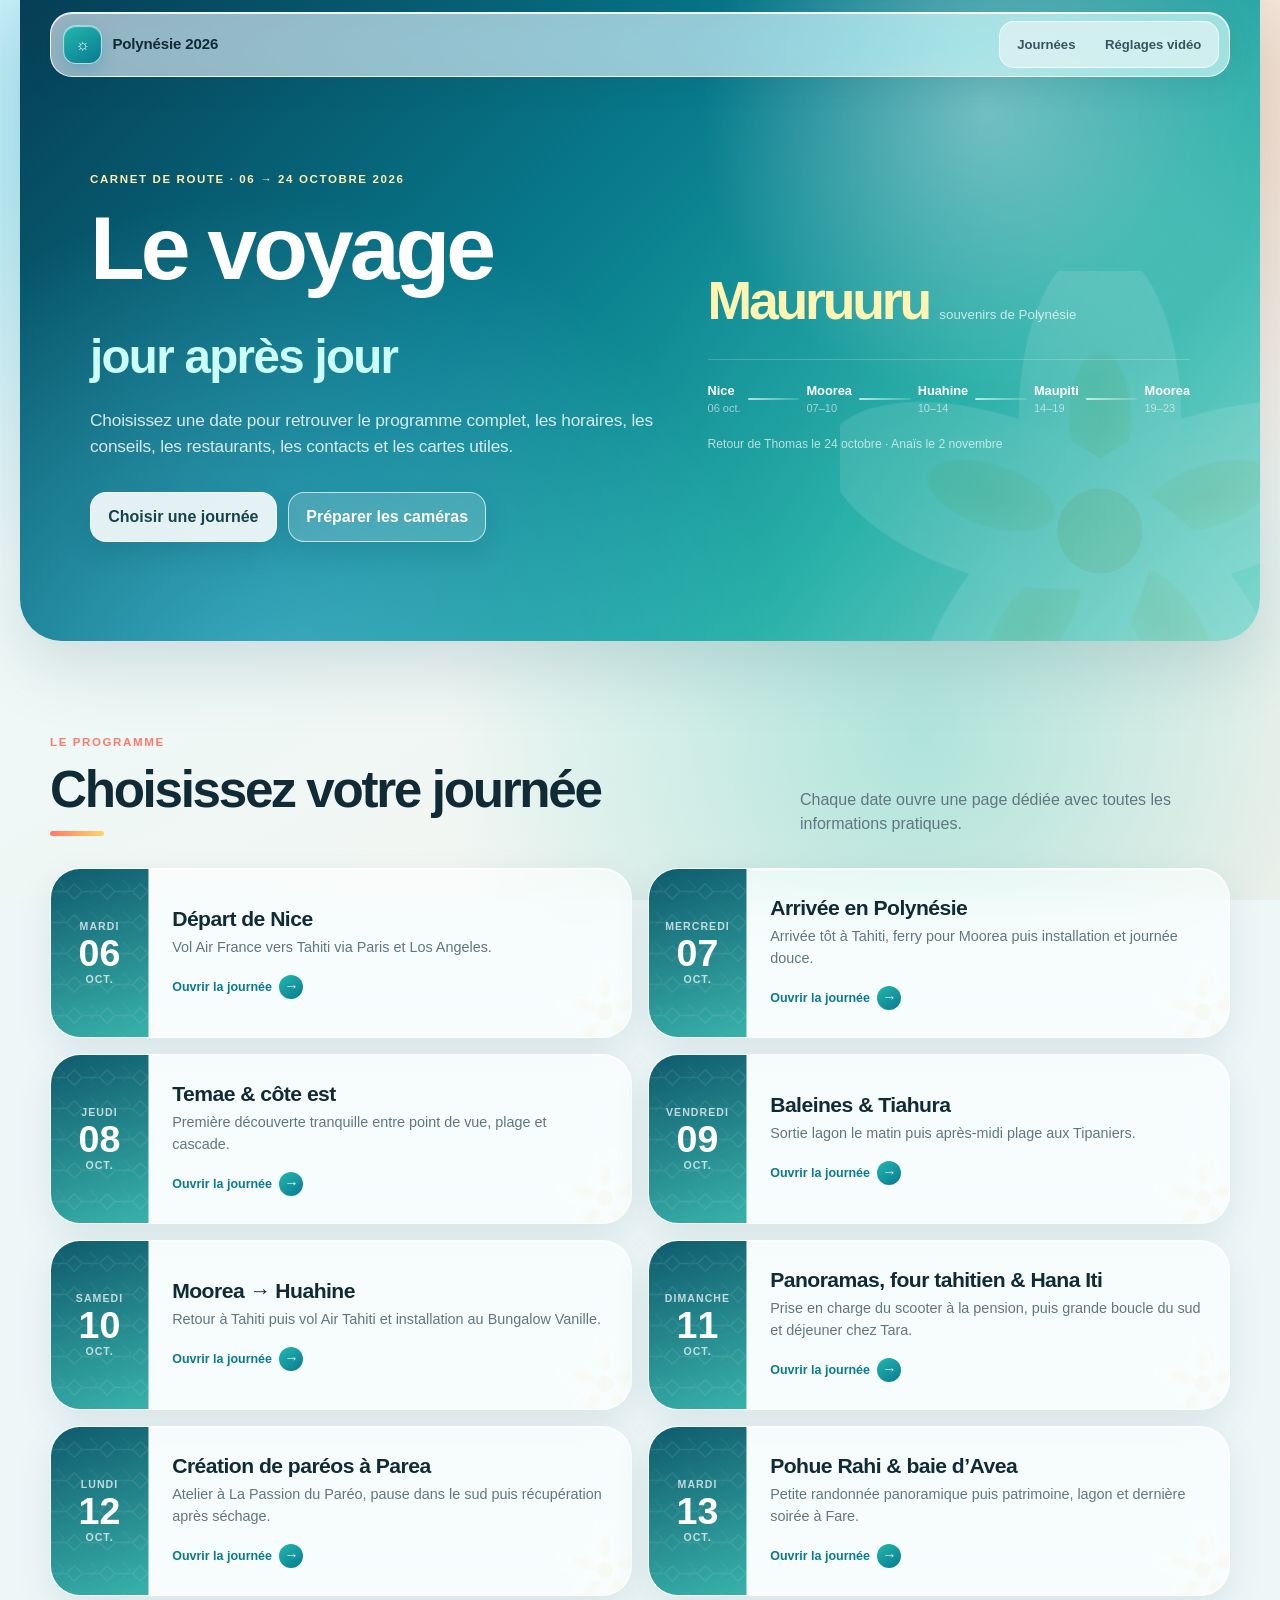
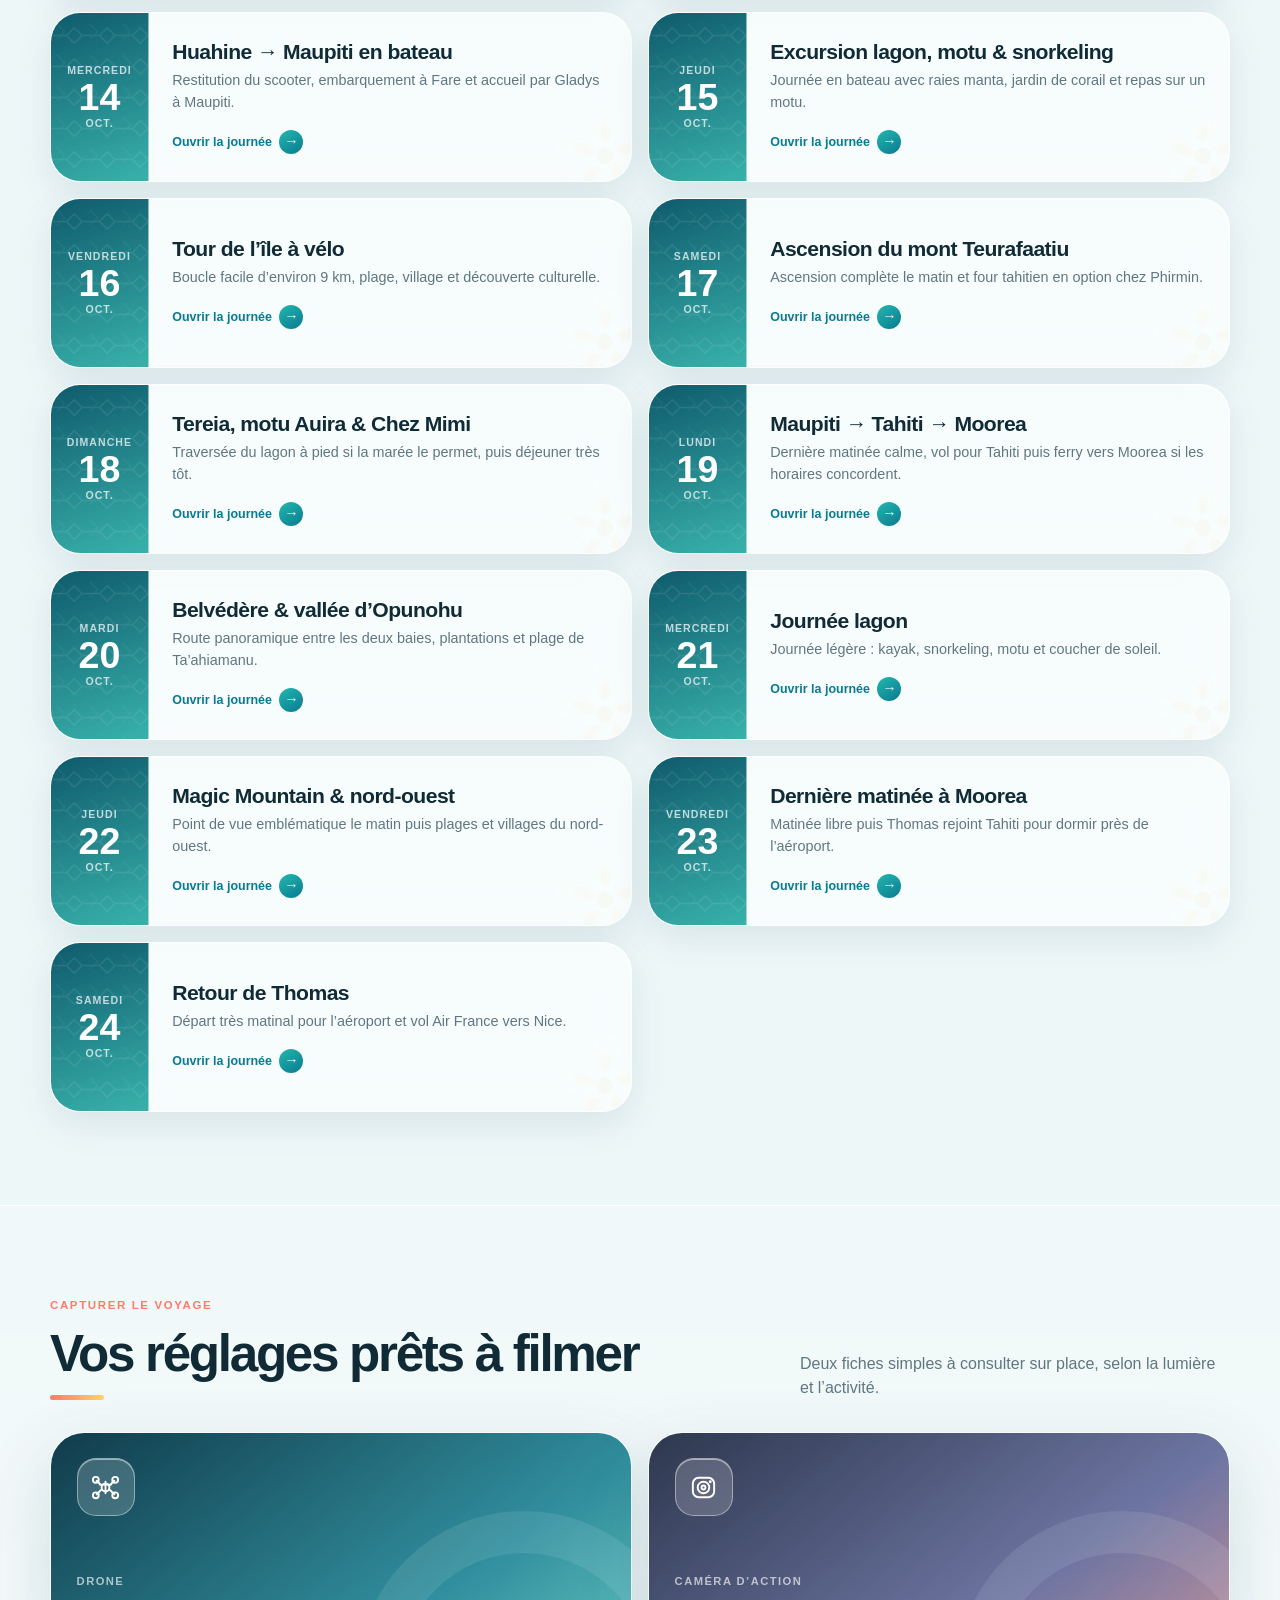
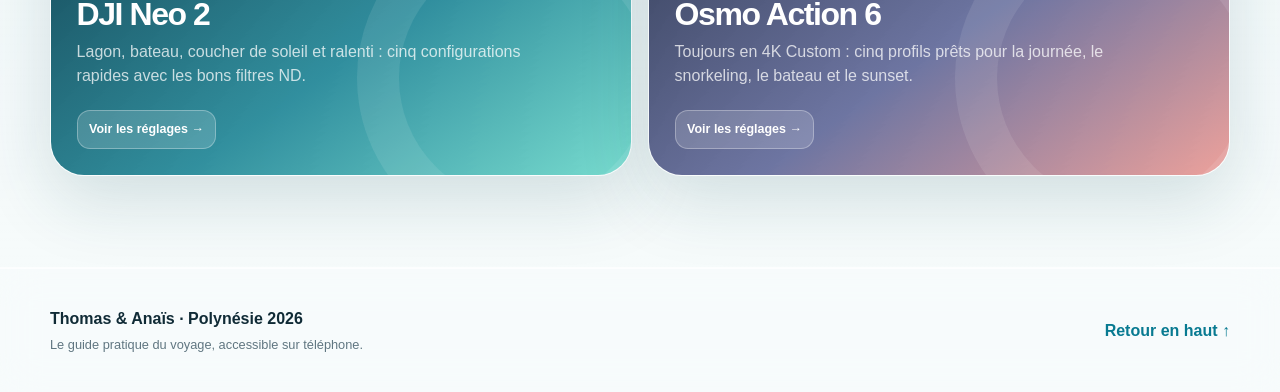
==== commit bf73ff53: "Alléger le résumé de la page d’accueil" ====
--- a/index.html
+++ b/index.html
@@ -24,7 +24,6 @@
         <div class="hero-actions"><a class="button primary" href="#planning">Choisir une journée</a><a class="button secondary" href="materiel.html">Préparer les caméras</a></div>
       </div>
       <div class="route-card" aria-label="Résumé du voyage">
-        <p class="route-kicker">3 îles · 19 jours · 2 voyageurs</p>
         <div class="countdown"><span id="countdown-number">—</span><small id="countdown-label">avant le départ</small></div>
         <div class="route-line">
           <div><b>Nice</b><span>06 oct.</span></div><i></i>
--- a/styles.css
+++ b/styles.css
@@ -4,7 +4,7 @@
 *{box-sizing:border-box}html{scroll-behavior:smooth}body{margin:0;min-height:100vh;color:var(--ink);background:#eef7f8;font-family:-apple-system,BlinkMacSystemFont,"SF Pro Display","SF Pro Text","Helvetica Neue",Arial,sans-serif;font-size:16px;line-height:1.5;-webkit-font-smoothing:antialiased}body::before{content:"";position:fixed;z-index:-2;inset:0;background:radial-gradient(circle at 8% 14%,rgba(126,220,238,.65),transparent 28rem),radial-gradient(circle at 93% 12%,rgba(255,190,157,.52),transparent 25rem),radial-gradient(circle at 72% 82%,rgba(72,203,183,.40),transparent 30rem),linear-gradient(150deg,#f8fbff 0%,#eef8f6 48%,#f8f2ee 100%)}body::after{content:"";position:fixed;z-index:-1;inset:0;opacity:.24;background-image:linear-gradient(rgba(255,255,255,.35) 1px,transparent 1px),linear-gradient(90deg,rgba(255,255,255,.35) 1px,transparent 1px);background-size:54px 54px;mask-image:linear-gradient(to bottom,black,transparent 72%);pointer-events:none}a{color:inherit}button{font:inherit}
 .topbar{position:sticky;z-index:30;top:max(12px,env(safe-area-inset-top));display:flex;align-items:center;justify-content:space-between;width:min(1180px,calc(100% - 24px));min-height:58px;margin:12px auto 0;padding:8px 10px 8px 12px;color:var(--ink);background:rgba(255,255,255,.58);border:1px solid rgba(255,255,255,.86);border-radius:22px;box-shadow:0 8px 30px rgba(20,71,83,.10),inset 0 1px 0 rgba(255,255,255,.84);backdrop-filter:saturate(180%) blur(26px);-webkit-backdrop-filter:saturate(180%) blur(26px)}.topbar::after{display:none}.brand{display:flex;align-items:center;gap:.65rem;text-decoration:none;font-size:.94rem;font-weight:600;letter-spacing:-.01em}.brand-mark{display:grid;place-items:center;width:39px;height:39px;color:white;background:linear-gradient(145deg,var(--teal),var(--blue));border:1px solid rgba(255,255,255,.65);border-radius:13px;box-shadow:0 8px 18px rgba(8,122,145,.24),inset 0 1px 1px rgba(255,255,255,.6);font-size:1rem}.topbar nav{display:flex;align-items:center;gap:4px;padding:4px;background:rgba(235,244,246,.66);border:1px solid rgba(255,255,255,.7);border-radius:15px}.topbar nav a{padding:.55rem .8rem;color:#39545e;text-decoration:none;border-radius:11px;font-size:.82rem;font-weight:650;transition:.2s ease}.topbar nav a:hover,.topbar nav a:focus-visible{color:var(--ink);background:rgba(255,255,255,.86);box-shadow:0 4px 12px rgba(19,72,87,.08)}
 .hero{position:relative;overflow:hidden;display:grid;grid-template-columns:minmax(0,1.08fr) minmax(340px,.92fr);align-items:center;gap:3.2rem;width:min(1240px,calc(100% - 24px));min-height:620px;margin:-82px auto 0;padding:11rem max(1.5rem,calc((100% - 1140px)/2)) 6.2rem;color:white;background:linear-gradient(135deg,#063e55 0%,#087b8d 42%,#21ada5 72%,#70d4c8 100%);border-radius:0 0 42px 42px;box-shadow:var(--shadow);isolation:isolate}.hero::before{content:"";position:absolute;z-index:-1;inset:0;background:radial-gradient(circle at 78% 18%,rgba(255,255,255,.42),transparent 18rem),radial-gradient(circle at 20% 110%,rgba(111,209,236,.55),transparent 32rem),linear-gradient(115deg,transparent 50%,rgba(255,255,255,.12));opacity:.9}.hero::after{content:"";position:absolute;z-index:-1;right:-100px;bottom:-150px;width:520px;height:520px;background:url("tipanier.svg") center/contain no-repeat;opacity:.12}.hero-copy,.route-card{position:relative;z-index:1}.eyebrow{margin:0 0 .75rem;color:var(--coral);font-size:.72rem;font-weight:760;letter-spacing:.14em;text-transform:uppercase}.hero .eyebrow{color:#fff0ae}h1,h2,h3{margin-top:0;line-height:1.05;letter-spacing:-.045em}h1{margin-bottom:1.2rem;font-size:clamp(3.6rem,7vw,6.7rem);font-weight:760}h1 em{display:inline-block;color:#cbfff7;font-size:.53em;font-style:normal;font-weight:560;letter-spacing:-.035em}h2{font-size:clamp(2.2rem,4vw,3.7rem);font-weight:740}.hero-intro{max-width:620px;margin:0;color:rgba(255,255,255,.82);font-size:1.08rem;letter-spacing:-.01em}.hero-actions{display:flex;flex-wrap:wrap;gap:.7rem;margin-top:2rem}.button{display:inline-flex;align-items:center;justify-content:center;min-height:48px;padding:.76rem 1.08rem;border:1px solid rgba(255,255,255,.68);border-radius:16px;text-decoration:none;font-weight:700;box-shadow:0 10px 25px rgba(10,65,78,.15);transition:transform .2s ease,box-shadow .2s ease}.button:hover{transform:translateY(-2px);box-shadow:0 15px 30px rgba(10,65,78,.2)}.button.primary{color:#17434c;background:rgba(255,255,255,.88);backdrop-filter:blur(12px)}.button.secondary{color:white;background:rgba(255,255,255,.16)}
-.route-card{padding:1.45rem;background:rgba(6,54,68,.38);border:1px solid rgba(255,255,255,.34);border-radius:28px;box-shadow:0 30px 80px rgba(3,46,58,.23),inset 0 1px 0 rgba(255,255,255,.28);backdrop-filter:saturate(150%) blur(24px);-webkit-backdrop-filter:saturate(150%) blur(24px)}.route-kicker{margin:0 0 .75rem;color:rgba(255,255,255,.72);font-size:.7rem;font-weight:760;letter-spacing:.13em;text-transform:uppercase}.countdown{display:flex;align-items:baseline;gap:.65rem;padding-bottom:1.15rem;border-bottom:1px solid rgba(255,255,255,.2)}.countdown span{color:#fff4b2;font-size:3.35rem;font-weight:760;letter-spacing:-.06em}.countdown small{color:rgba(255,255,255,.72)}.route-line{display:grid;grid-template-columns:auto 1fr auto 1fr auto 1fr auto 1fr auto;align-items:center;gap:.45rem;margin-top:1.35rem}.route-line div{display:flex;flex-direction:column}.route-line b{font-size:.8rem}.route-line span{color:rgba(255,255,255,.58);font-size:.69rem}.route-line i{height:2px;background:linear-gradient(90deg,rgba(255,255,255,.7),rgba(255,255,255,.12));border-radius:99px}.route-note{margin:1.15rem 0 0;color:rgba(255,255,255,.68);font-size:.76rem}
+.route-card{padding:0;background:transparent;border:0;border-radius:0;box-shadow:none;backdrop-filter:none;-webkit-backdrop-filter:none}.countdown{display:flex;align-items:baseline;gap:.65rem;padding-bottom:1.15rem;border-bottom:1px solid rgba(255,255,255,.2)}.countdown span{color:#fff4b2;font-size:3.35rem;font-weight:760;letter-spacing:-.06em}.countdown small{color:rgba(255,255,255,.72)}.route-line{display:grid;grid-template-columns:auto 1fr auto 1fr auto 1fr auto 1fr auto;align-items:center;gap:.45rem;margin-top:1.35rem}.route-line div{display:flex;flex-direction:column}.route-line b{font-size:.8rem}.route-line span{color:rgba(255,255,255,.58);font-size:.69rem}.route-line i{height:2px;background:linear-gradient(90deg,rgba(255,255,255,.7),rgba(255,255,255,.12));border-radius:99px}.route-note{margin:1.15rem 0 0;color:rgba(255,255,255,.68);font-size:.76rem}
 .section{width:min(1180px,calc(100% - 32px));margin:0 auto;padding:5.8rem 0;scroll-margin-top:90px}.home-planning{padding-top:5.8rem}.section-heading{display:flex;align-items:flex-end;justify-content:space-between;gap:2rem;margin-bottom:2rem}.section-heading h2{margin:0;max-width:720px}.section-heading h2::after{content:"";display:block;width:54px;height:5px;margin-top:.9rem;background:linear-gradient(90deg,var(--coral),var(--sun));border-radius:99px}.section-heading>p{max-width:430px;margin:0;color:var(--muted)}
 .days{display:grid;gap:1rem}.home-days{grid-template-columns:repeat(2,minmax(0,1fr))}.day{position:relative;overflow:hidden;display:grid;grid-template-columns:98px 1fr;min-height:170px;color:inherit;text-decoration:none;background:var(--glass);border:1px solid var(--line);border-radius:var(--radius);box-shadow:var(--small-shadow),inset 0 1px 0 rgba(255,255,255,.8);backdrop-filter:saturate(160%) blur(22px);-webkit-backdrop-filter:saturate(160%) blur(22px);transition:transform .25s cubic-bezier(.2,.8,.2,1),box-shadow .25s ease}.day::after{content:"";position:absolute;right:-24px;bottom:-25px;width:100px;height:100px;background:url("tipanier.svg") center/contain no-repeat;opacity:.055;pointer-events:none}.day:hover{transform:translateY(-4px) scale(1.005);box-shadow:0 24px 55px rgba(17,73,87,.15),inset 0 1px 0 white}.day-date{position:relative;display:flex;flex-direction:column;align-items:center;justify-content:center;padding:1rem .6rem;color:white;background:linear-gradient(160deg,rgba(5,84,103,.96),rgba(29,167,159,.88));border-right:1px solid rgba(255,255,255,.55)}.day-date::before{content:"";position:absolute;inset:0;background:url("motif-polynesien.svg") center/auto 31px repeat;opacity:.12}.day-date b,.day-date span{position:relative;display:block}.day-date b{font-size:2.35rem;font-weight:730;line-height:1}.day-date span{color:rgba(255,255,255,.72);font-size:.66rem;font-weight:700;letter-spacing:.1em;text-transform:uppercase}.day-body{position:relative;z-index:1;display:flex;flex-direction:column;justify-content:center;padding:1.35rem 1.45rem}.day h3{margin:0 0 .45rem;font-size:1.32rem;font-weight:720;letter-spacing:-.025em}.day-summary{margin:0;color:var(--muted);font-size:.9rem}.home-day-link{margin-top:1rem;color:var(--blue);font-size:.78rem;font-weight:720}.home-day-link b{display:inline-grid;place-items:center;width:24px;height:24px;margin-left:.25rem;color:white;background:linear-gradient(145deg,var(--teal),var(--blue));border-radius:50%;font-size:.9rem}
 .capture-section{width:100%;padding:5.7rem max(1rem,calc((100vw - 1180px)/2));background:linear-gradient(180deg,rgba(255,255,255,.16),rgba(255,255,255,.48));border-top:1px solid rgba(255,255,255,.75);border-bottom:1px solid rgba(255,255,255,.75)}.capture-grid{display:grid;grid-template-columns:repeat(2,minmax(0,1fr));gap:1rem}.device-card{position:relative;overflow:hidden;min-height:330px;padding:1.6rem;color:white;text-decoration:none;border:1px solid rgba(255,255,255,.48);border-radius:34px;box-shadow:var(--shadow);isolation:isolate;transition:transform .25s ease}.device-card:hover{transform:translateY(-4px)}.device-card::before{content:"";position:absolute;z-index:-1;inset:0;background:linear-gradient(145deg,rgba(4,49,66,.95),rgba(6,119,137,.82) 58%,rgba(80,210,193,.76))}.device-card.osmo::before{background:linear-gradient(145deg,rgba(37,47,71,.96),rgba(83,91,144,.84) 56%,rgba(234,133,125,.76))}.device-card::after{content:"";position:absolute;z-index:-1;right:-60px;bottom:-70px;width:250px;height:250px;border:42px solid rgba(255,255,255,.09);border-radius:50%}.device-icon{display:grid;place-items:center;width:58px;height:58px;margin-bottom:3.2rem;background:rgba(255,255,255,.18);border:1px solid rgba(255,255,255,.42);border-radius:19px;box-shadow:inset 0 1px 0 rgba(255,255,255,.5);backdrop-filter:blur(16px)}.device-icon svg{width:31px;height:31px;stroke:white}.device-card small{color:rgba(255,255,255,.64);font-size:.7rem;font-weight:750;letter-spacing:.13em;text-transform:uppercase}.device-card h3{margin:.4rem 0 .55rem;font-size:2rem}.device-card p{max-width:480px;margin:0;color:rgba(255,255,255,.75)}.device-link{display:inline-flex;align-items:center;gap:.45rem;margin-top:1.35rem;padding:.58rem .72rem;background:rgba(255,255,255,.16);border:1px solid rgba(255,255,255,.3);border-radius:13px;font-size:.78rem;font-weight:720}
